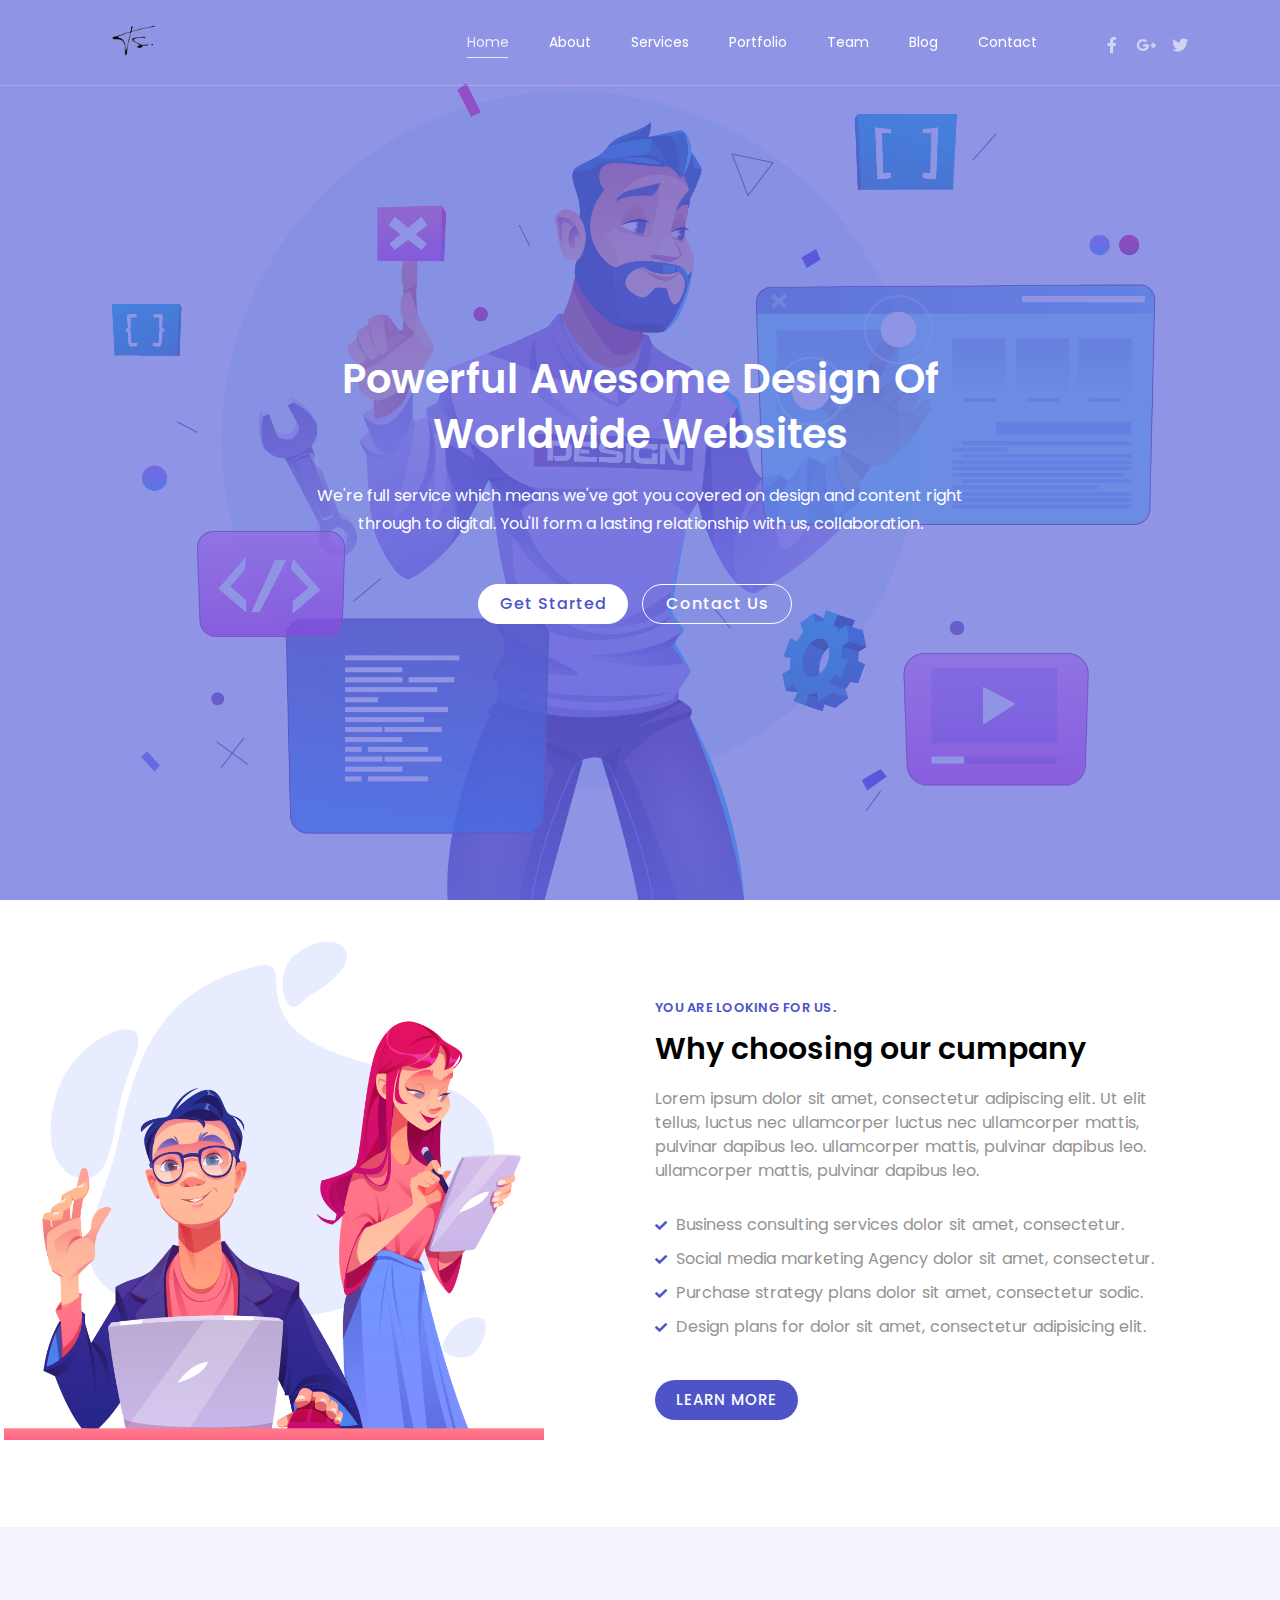
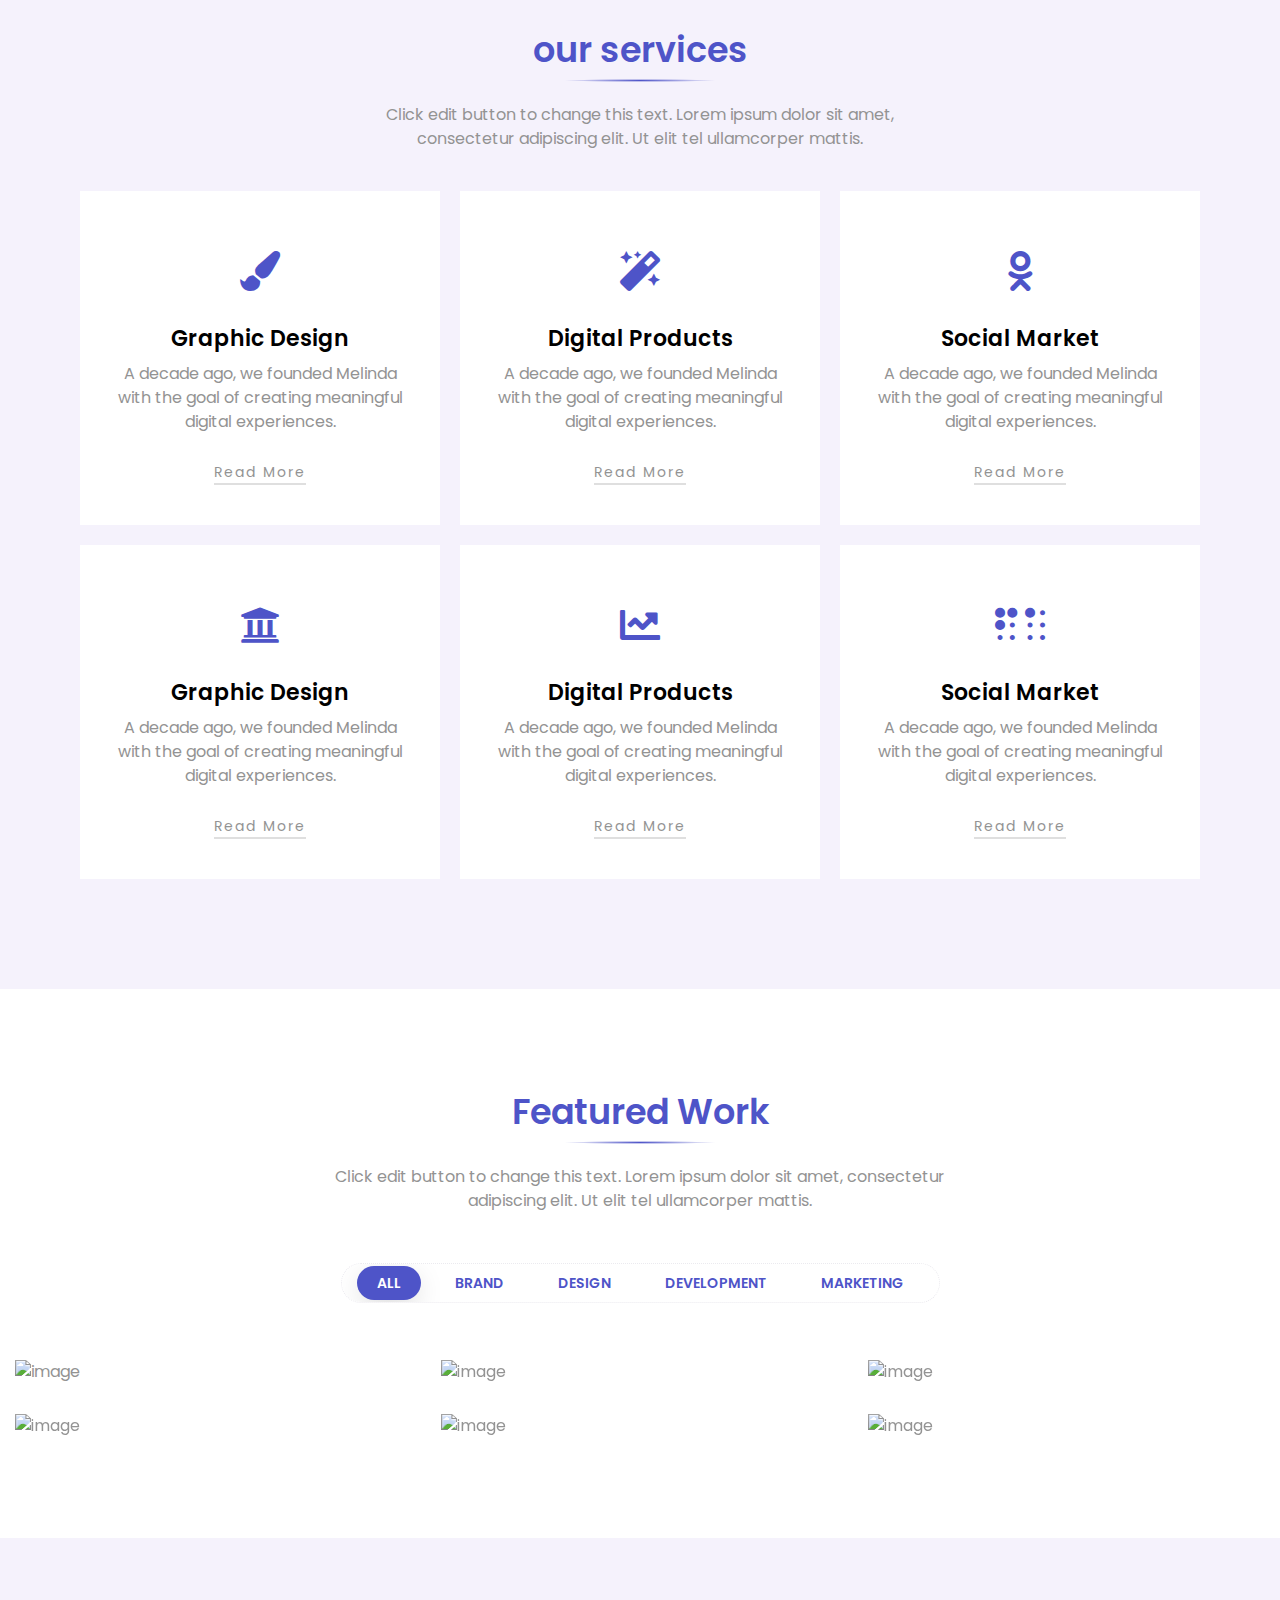
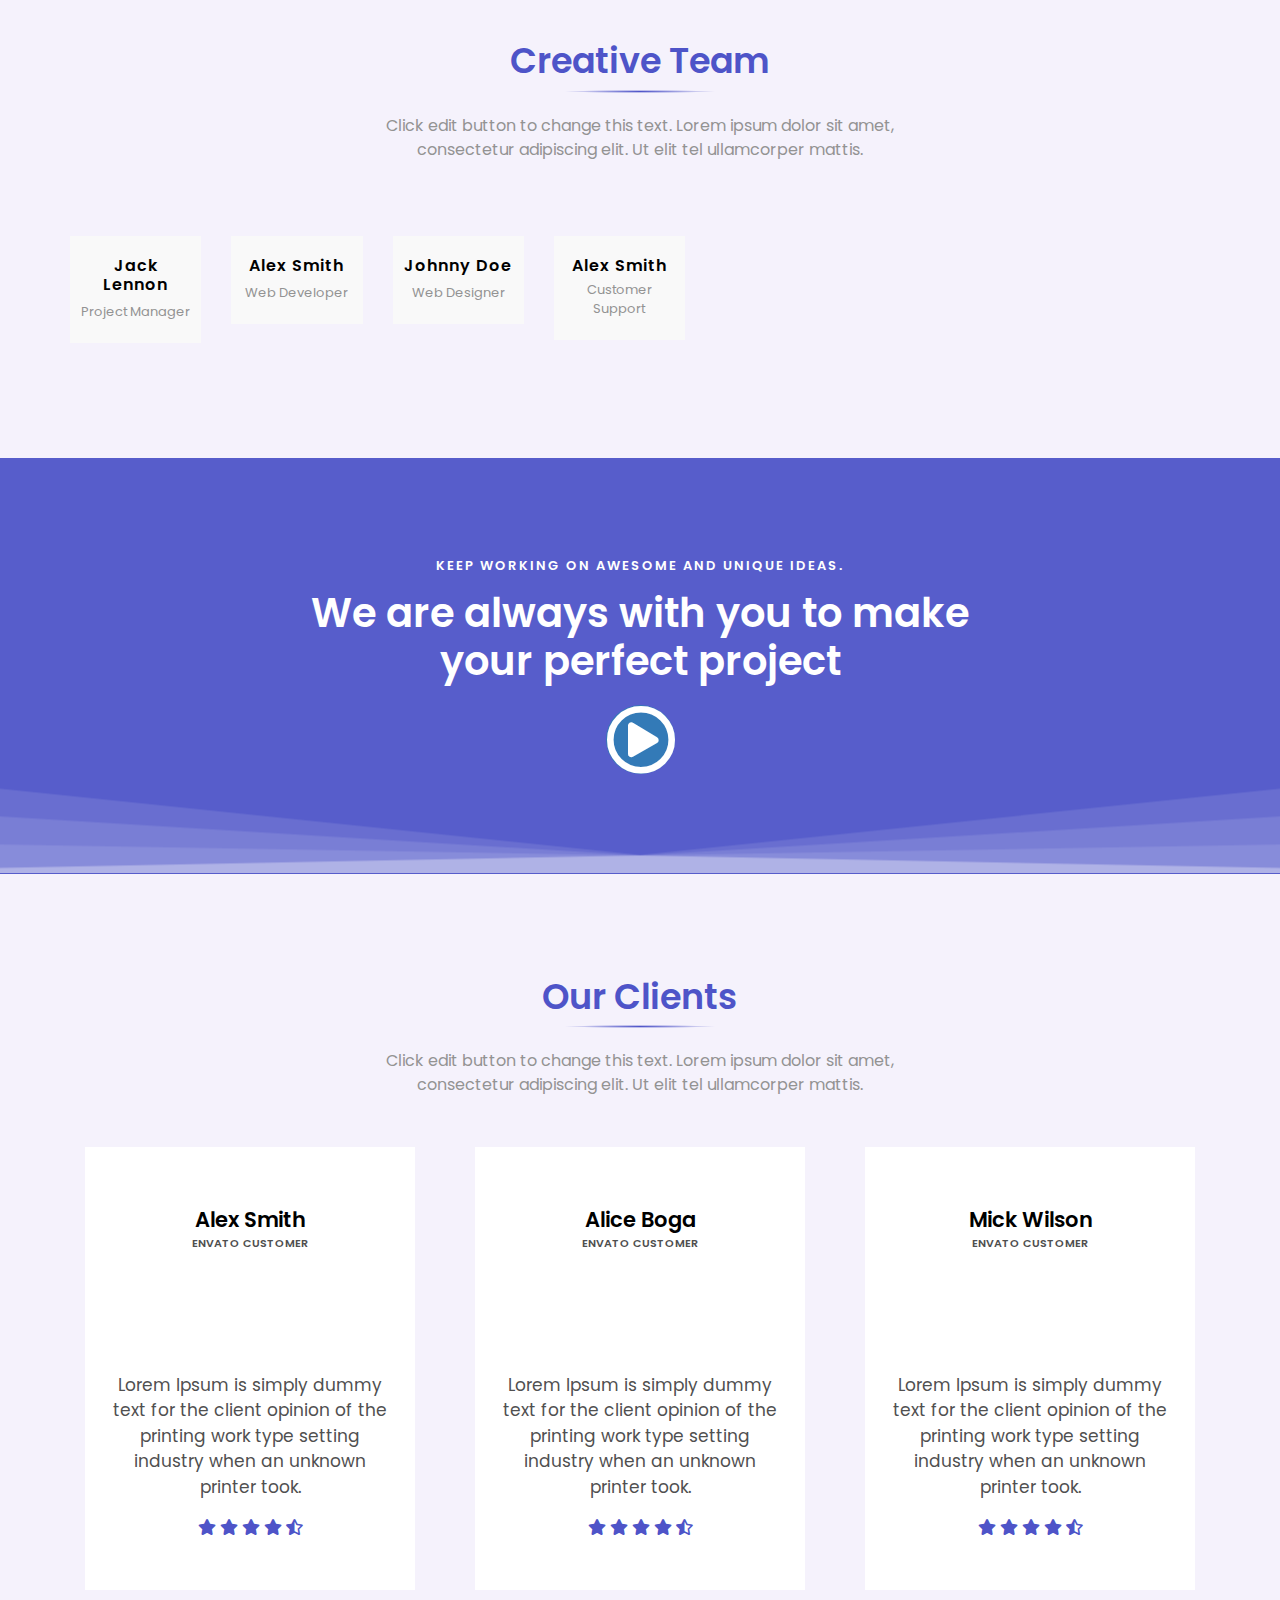
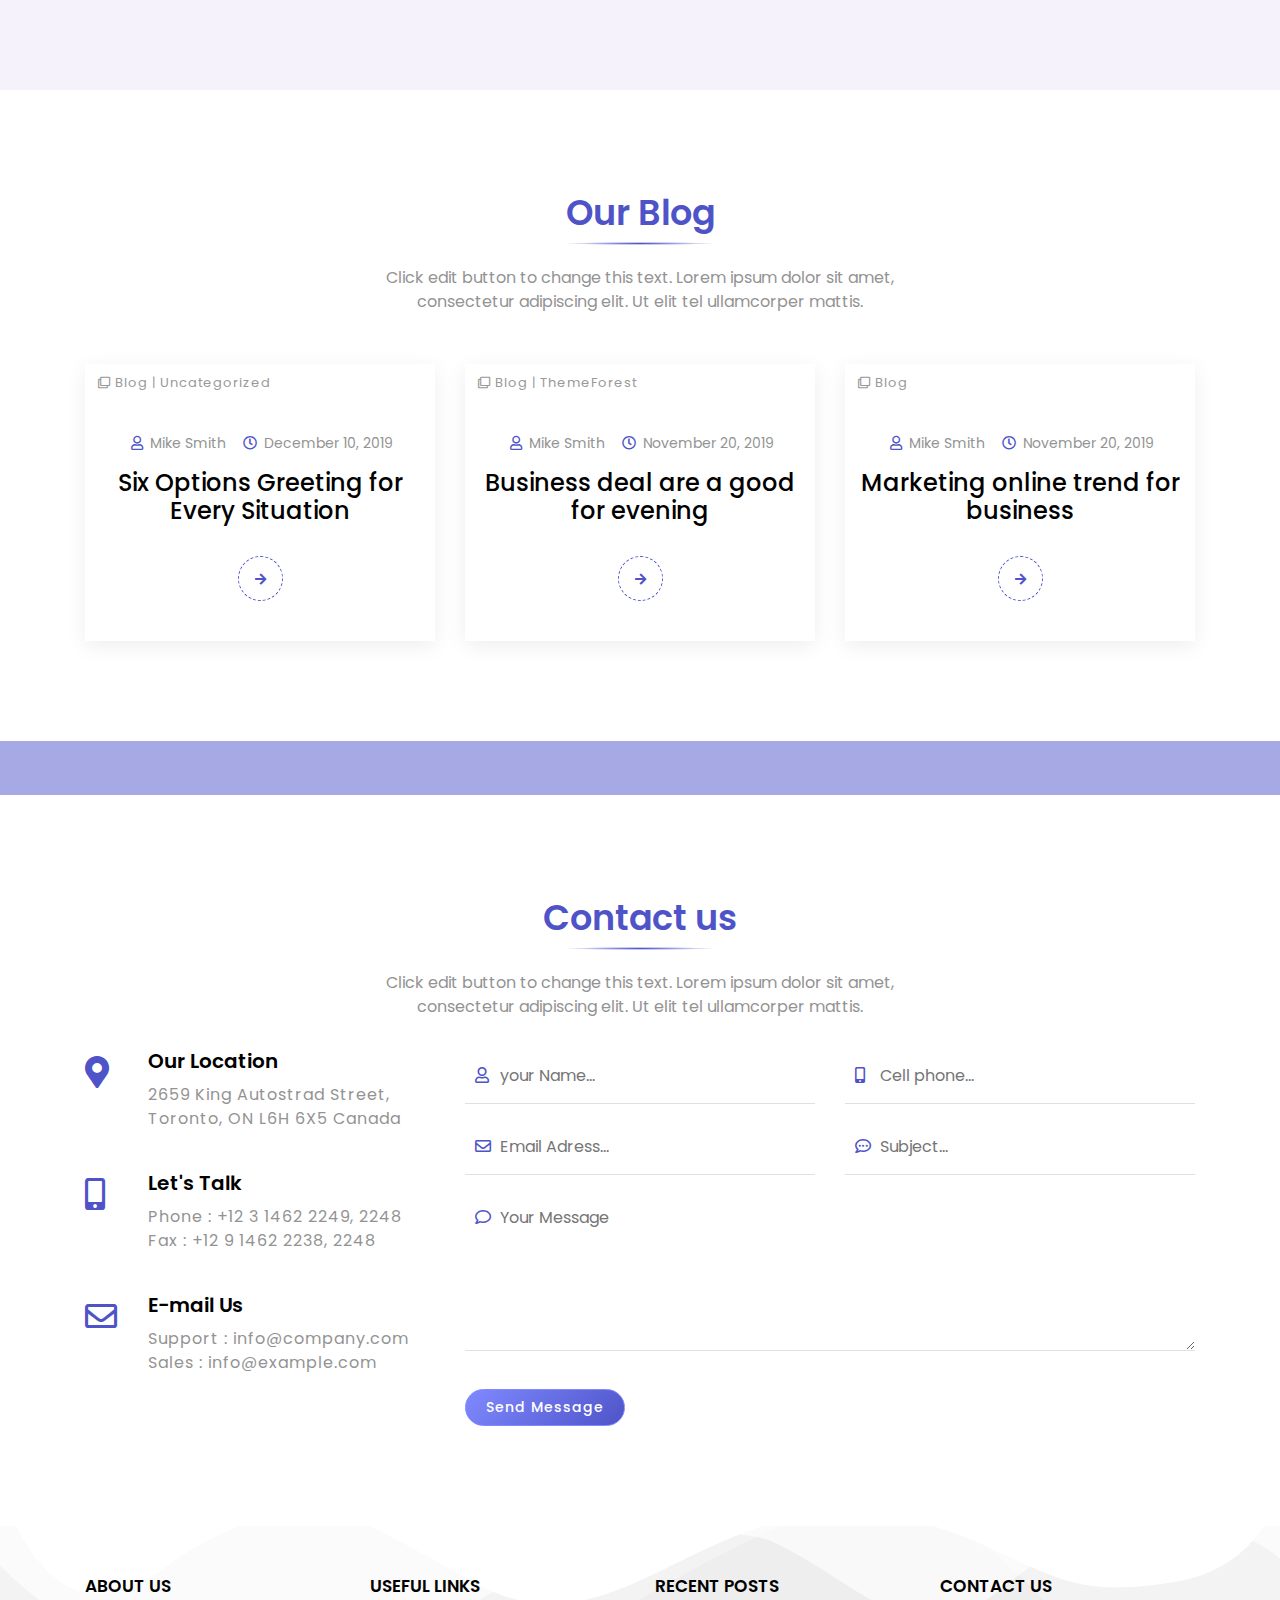
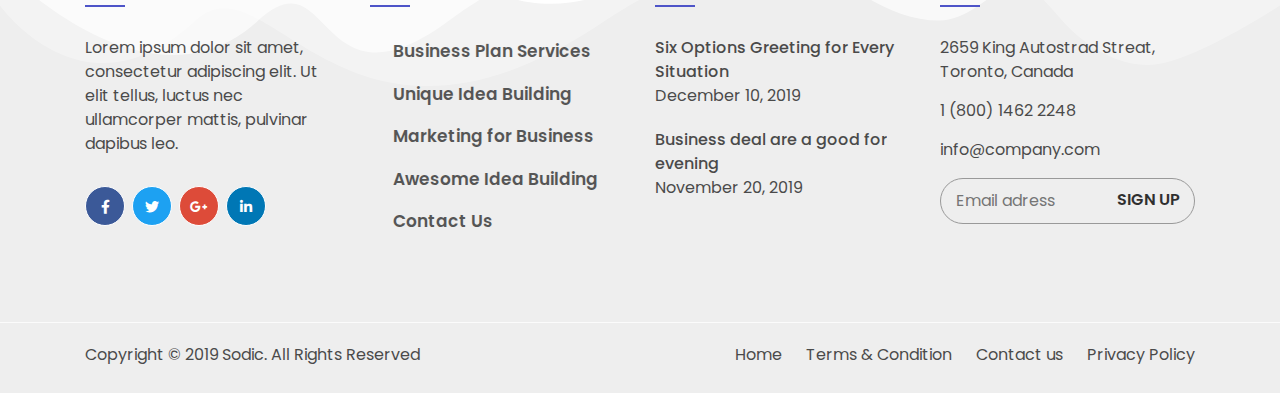
==== index.html @ edfde883 "Add files via upload" ====
<!DOCTYPE html>
<html lang="zxx">

   <head>

       <!-- Meta -->
       <meta charset="utf-8">
       <meta http-equiv="X-UA-Compatible" content="IE=edge" />
       <meta name="viewport" content="width=device-width, initial-scale=1, maximum-scale=1" />
       <meta name="keywords" content="India,Internship" />
       <meta name="description" content="An Advanced Platform for Internship Dashboard" />
       <meta name="author" content="Team-Technoswarm." />

       <!-- Title  -->
       <title>Home</title>

       <!-- Favicon -->
       <link rel="apple-touch-icon" sizes="180x180" href="./img/favicon/apple-touch-icon.png">
       <link rel="icon" type="image/png" sizes="32x32" href="./img/favicon/favicon-32x32.png">
       <link rel="icon" type="image/png" sizes="16x16" href="./img/favicon/favicon-16x16.png">

       <!-- Google Fonts -->
       <link href="https://fonts.googleapis.com/css?family=Raleway:200,300,400,600,700,800,900" rel="stylesheet">
       <link href="https://fonts.googleapis.com/css?family=Poppins:200,300,400,500,600,700,800" rel="stylesheet">
       <link href="https://fonts.googleapis.com/css?family=Dosis:300,400,500,600,700" rel="stylesheet">
       <link href="https://fonts.googleapis.com/css?family=Playfair+Display:300,400,500,600,700" rel="stylesheet">

       <!-- Plugins -->
       <link rel="stylesheet" href="css/plugins.css" />
       <link rel="stylesheet" href="css/all.min.css" />
        <!-- Google Fontawesome CDN -->
        <link href="https://cdnjs.cloudflare.com/ajax/libs/font-awesome/5.13.0/css/all.min.css" rel="stylesheet">
       <!-- Core Style Css -->
       <link rel="stylesheet" href="css/style.css" />

   </head>

   <body>

       <!-- =====================================
       ==== Start Loading -->

       <div class="loading">
           <div class="load-circle">
           </div>
       </div>
       
       <!-- End Loading ====
       ======================================= -->

      
       <!-- =====================================
       ==== Start Navbar -->

       <nav class="navbar navbar-expand-lg">
           <div class="container">

           <!-- Logo -->
           <a class="logo" href="#">
               <img src="./img/navigationImages/TS.png" alt="logo">          
           </a>

             <button class="navbar-toggler" type="button" data-toggle="collapse" data-target="#navbarSupportedContent" aria-controls="navbarSupportedContent" aria-expanded="false" aria-label="Toggle navigation">
               <span class="icon-bar"><i class="fas fa-bars"></i></span>
             </button>

             <!-- navbar links -->
             <div class="collapse navbar-collapse" id="navbarSupportedContent">
               <ul class="navbar-nav ml-auto">
                 <li class="nav-item">
                   <a class="nav-link active" href="#" data-scroll-nav="0">Home</a>
                 </li>
                 <li class="nav-item light">
                   <a class="nav-link light" href="#" data-scroll-nav="1">About</a>
                 </li>
                 <li class="nav-item">
                   <a class="nav-link" href="#" data-scroll-nav="2">Services</a>
                 </li>
                 <li class="nav-item">
                   <a class="nav-link" href="#" data-scroll-nav="3">Portfolio</a>
                 </li>
                 <li class="nav-item">
                   <a class="nav-link" href="#" data-scroll-nav="4">Team</a>
                 </li>
                 
                 <li class="nav-item">
                   <a class="nav-link" href="#" data-scroll-nav="5">Blog</a>
                 </li>
                 <li class="nav-item">
                   <a class="nav-link" href="#" data-scroll-nav="6">Contact</a>
                 </li>
               </ul>
             </div>

             <ul class="header-icon">
               <li><a href="#"><i class="fab fa-facebook-f"></i></a></li>
               <li><a href="#"><i class="fab fa-google-plus-g"></i></a></li>
               <li><a href="#"><i class="fab fa-twitter"></i></a></li>
             </div>
           </div>
       </nav>

       <!-- End Navbar ====
       ======================================= -->


       <!-- =====================================
       ==== Start Header -->

       <header class="header slider-fade slider-style-1" data-scroll-index="0">
           <div class="owl-carousel owl-theme">
               <div class="item bg-img" data-overlay-dark="7" data-background="img/heroSliderPack/heroMain.jpg">
                   <div class="v-middle caption">
                       <div class="container">
                           <div class="row">
                               <div class="col-md-12 text-center">
                                   <div class="o-hidden mw-800">
                                       <h3 class="text-center">Powerful awesome design of worldwide websites</h3>
                                       <p class="slider-text text-center">We're full service which means we've got you covered on design and content right</br> through to digital. You'll form a lasting relationship with us, collaboration.</p>
                                       <a href="#0" class="butn butn-bord-trans mt-50">
                                           <span>Get Started</span>
                                       </a>
                                       <a href="#0" class="butn butn-tra butn-bord-trans mt-50">
                                           <span>Contact Us</span>
                                       </a>
                                   </div>
                               </div>
                           </div>
                       </div>
                   </div>
               </div>
               <div class="item bg-img" data-overlay-dark="7" data-background="img/heroSliderPack/slide-3.jpg">
                   <div class="v-middle caption">
                       <div class="container">
                           <div class="row">
                               <div class="col-md-12 text-center">
                                   <div class="o-hidden mw-800">
                                       <h3 class="text-center pl-10 pr-10">Creat unique strategy for </br>business services</h3>
                                       <p class="slider-text text-center">We're full service which means we've got you covered on design and content right</br> through to digital. You'll form a lasting relationship with us, collaboration.</p>
                                       <a href="#0" class="butn butn-bord-trans mt-50">
                                           <span>Get Started</span>
                                       </a>
                                       <a href="#0" class="butn butn-tra butn-bord-trans mt-50">
                                           <span>Contact Us</span>
                                       </a>
                                   </div>
                               </div>
                           </div>
                       </div>
                   </div>
               </div>
           
           </div>
       </header>

       <!-- End Header ====
       ======================================= -->


            <!-- =====================================
       ==== Start About -->
       <section id="about" class="about" data-scroll-index="1">
           <div class="container">
               <div class="row">
                   <div class="col-lg-6">
                       <div class="img">
                           <img src="./img/heroSliderPack/slide-3.jpg" alt="">
                       </div>
                   </div>
   
                   <div class="col-lg-6">
                       <div class="info section-padding">
                           <h5>YOU ARE LOOKING FOR US.</h5>
                           <h2>Why choosing our cumpany</h2>
                           <p>Lorem ipsum dolor sit amet, consectetur adipiscing elit. Ut elit tellus, luctus nec ullamcorper luctus nec ullamcorper mattis, pulvinar dapibus leo. ullamcorper mattis, pulvinar dapibus leo. ullamcorper mattis, pulvinar dapibus leo.</p>
                           <ul class="info-list">
                               <li><i class="fas fa-check"></i> <p>Business consulting services dolor sit amet, consectetur.</p> </li>
                               <li><i class="fas fa-check"></i> <p>Social media marketing Agency dolor sit amet, consectetur.</p> </li>
                               <li><i class="fas fa-check"></i> <p>Purchase strategy plans dolor sit amet, consectetur sodic.</p> </li>
                               <li><i class="fas fa-check"></i> <p>Design plans for dolor sit amet, consectetur adipisicing elit.</p> </li>
                           </ul>

                           <a href="#0" class="butn">
                               <span>LEARN MORE</span>
                           </a>
                       </div>
                   </div>
               </div>
           </div>
       </section>
       <!-- End About ====
       ======================================= -->



<!-- =====================================
       ==== Start services -->
   <section id="services" class="services text-center bg-gray section-padding" data-scroll-index="2">
           <div class="container">
               <div class="section-head">
                   <h4>our services</h4>
                   <p>Click edit button to change this text. Lorem ipsum dolor sit amet, consectetur adipiscing elit. Ut elit tel ullamcorper mattis.</p>
               </div>
               <div class="row">
                   <div class="col-md-4 col-sm-12 col-xs-12 ">
                       <div class="box-icon-left items">
                           <span class="icon"><i class="fa fa fa-paint-brush"></i></span>
                           <div class="cont">
                               <h5 class="mb-10">Graphic Design</h5>
                               <p class="pb-10">A decade ago, we founded Melinda with the goal of creating meaningful digital experiences.</p>
                               <a href="#0" class="box-icon-btn"><span>Read More</span></a>
                           </div>
                       </div>
                   </div>
                   <div class="col-md-4 col-sm-12 col-xs-12">
                       <div class="box-icon-left items">
                           <span class="icon"><i class="fas fa-magic"></i></span>
                           <div class="cont">
                               <h5 class="mb-10">Digital Products</h5>
                               <p class="pb-10">A decade ago, we founded Melinda with the goal of creating meaningful digital experiences.</p>
                               <a href="#0" class="box-icon-btn"><span>Read More</span></a>
                           </div>
                       </div>
                   </div>
                   <div class="col-md-4 col-sm-12 col-xs-12">
                       <div class="box-icon-left items">
                           <span class="icon"><i class="fab fa-odnoklassniki"></i></span>
                           <div class="cont">
                               <h5 class="mb-10">Social Market</h5>
                               <p class="pb-10">A decade ago, we founded Melinda with the goal of creating meaningful digital experiences.</p>
                               <a href="#0" class="box-icon-btn"><span>Read More</span></a>
                           </div>
                       </div>
                   </div>

                   <div class="col-md-4 col-sm-12 col-xs-12 ">
                       <div class="box-icon-left items">
                           <span class="icon"><i class="fas fa-university"></i></span>
                           <div class="cont">
                               <h5 class="mb-10">Graphic Design</h5>
                               <p class="pb-10">A decade ago, we founded Melinda with the goal of creating meaningful digital experiences.</p>
                               <a href="#0" class="box-icon-btn"><span>Read More</span></a>
                           </div>
                       </div>
                   </div>
                   <div class="col-md-4 col-sm-12 col-xs-12">
                       <div class="box-icon-left items">
                           <span class="icon"><i class="fas fa-chart-line"></i></span>
                           <div class="cont">
                               <h5 class="mb-10">Digital Products</h5>
                               <p class="pb-10">A decade ago, we founded Melinda with the goal of creating meaningful digital experiences.</p>
                               <a href="#0" class="box-icon-btn"><span>Read More</span></a>
                           </div>
                       </div>
                   </div>
                   <div class="col-md-4 col-sm-12 col-xs-12">
                       <div class="box-icon-left items">
                           <span class="icon"><i class="fas fa-braille"></i></span>
                           <div class="cont">
                               <h5 class="mb-10">Social Market</h5>
                               <p class="pb-10">A decade ago, we founded Melinda with the goal of creating meaningful digital experiences.</p>
                               <a href="#0" class="box-icon-btn"><span>Read More</span></a>
                           </div>
                       </div>
                   </div>

               </div>
           </div>
       </section>
       <!-- End services ====
       ======================================= -->



       <!-- =====================================
       ==== Start Works -->

       <section id="portfolio" class="works section-padding" data-scroll-index="3">
           <div class="container-fluid">
               <div class="row">
                   
                   <div class="section-head text-center col-sm-12">
                       <h4>Featured Work</h4>
                       <p>Click edit button to change this text. Lorem ipsum dolor sit amet, consectetur adipiscing elit. Ut elit tel ullamcorper mattis.</p>
                   </div>

                   <!-- filter links -->
                   <div class="filtering text-center mb-20 col-sm-12">
                       <div class="filter">
                           <span data-filter='*' class="active">ALL</span>
                           <span data-filter='.brand'>BRAND</span>
                           <span data-filter='.design'>DESIGN</span>
                           <span data-filter='.development'>DEVELOPMENT</span>
                           <span data-filter='.marketing'>MARKETING</span>
                       </div>
                   </div>

                   <div class="clearfix"></div>

                   <!-- gallery -->
                   <div class="gallery full-width">

                       <!-- gallery item -->
                       <div class="col-lg-4 col-md-6 items development brand">
                           <div class="item-img">
                               <img src="https://images.unsplash.com/photo-1529333166437-7750a6dd5a70?ixlib=rb-1.2.1&ixid=MnwxMjA3fDB8MHxwaG90by1wYWdlfHx8fGVufDB8fHx8&auto=format&fit=crop&w=2069&q=80" alt="image">
                               <div class="item-img-overlay">
                                   <div class="overlay-info full-width">
                                       <div class="cont v-middle">
                                           <h3>Photography Gift</h3>
                                           <p>Design / Development</p>
                                       </div>
                                       <a href="https://images.unsplash.com/photo-1529333166437-7750a6dd5a70?ixlib=rb-1.2.1&ixid=MnwxMjA3fDB8MHxwaG90by1wYWdlfHx8fGVufDB8fHx8&auto=format&fit=crop&w=2069&q=80" class="popimg">
                                           <span class="icon"><i class="fas fa-plus"></i></span>
                                       </a>
                                   </div>
                               </div>
                           </div>
                       </div>

                       <!-- gallery item -->
                       <div class="col-lg-4 col-md-6 items design">
                           <div class="item-img">
                               <img src="https://images.unsplash.com/photo-1586448983330-d03f696c8271?ixlib=rb-1.2.1&ixid=MnwxMjA3fDB8MHxwaG90by1wYWdlfHx8fGVufDB8fHx8&auto=format&fit=crop&w=687&q=80" alt="image">
                               <div class="item-img-overlay">
                                   <div class="overlay-info full-width">
                                       <div class="cont v-middle">
                                           <h3>Destroy Ball</h3>
                                           <p>Brand / Design</p>
                                       </div>
                                       <a href="https://images.unsplash.com/photo-1586448983330-d03f696c8271?ixlib=rb-1.2.1&ixid=MnwxMjA3fDB8MHxwaG90by1wYWdlfHx8fGVufDB8fHx8&auto=format&fit=crop&w=687&q=80" class="popimg">
                                           <span class="icon"><i class="fas fa-plus"></i></span>
                                       </a>
                                   </div>
                               </div>
                           </div>
                       </div>

                       <!-- gallery item -->
                       <div class="col-lg-4 col-md-6 items marketing">
                           <div class="item-img">
                               <img src="https://images.unsplash.com/photo-1516534775068-ba3e7458af70?ixlib=rb-1.2.1&ixid=MnwxMjA3fDB8MHxwaG90by1wYWdlfHx8fGVufDB8fHx8&auto=format&fit=crop&w=1170&q=80" alt="image">
                               <div class="item-img-overlay">
                                   <div class="overlay-info full-width">
                                       <div class="cont v-middle">
                                           <h3>Voting Scheme</h3>
                                           <p>Marketing</p>
                                       </div>
                                       <a href="https://images.unsplash.com/photo-1516534775068-ba3e7458af70?ixlib=rb-1.2.1&ixid=MnwxMjA3fDB8MHxwaG90by1wYWdlfHx8fGVufDB8fHx8&auto=format&fit=crop&w=1170&q=80" class="popimg">
                                           <span class="icon"><i class="fas fa-plus"></i></span>
                                       </a>
                                   </div>
                               </div>
                           </div>
                       </div>

                       <!-- gallery item -->
                       <div class="col-lg-4 col-md-6 items development brand">
                           <div class="item-img">
                               <img src="https://images.unsplash.com/photo-1516534775068-ba3e7458af70?ixlib=rb-1.2.1&ixid=MnwxMjA3fDB8MHxwaG90by1wYWdlfHx8fGVufDB8fHx8&auto=format&fit=crop&w=1170&q=80" alt="image">
                               <div class="item-img-overlay">
                                   <div class="overlay-info full-width">
                                       <div class="cont v-middle">
                                           <h3>Women Leather</h3>
                                           <p>Brand / Design</p>
                                       </div>
                                       <a href="https://images.unsplash.com/photo-1516534775068-ba3e7458af70?ixlib=rb-1.2.1&ixid=MnwxMjA3fDB8MHxwaG90by1wYWdlfHx8fGVufDB8fHx8&auto=format&fit=crop&w=1170&q=80" class="popimg">
                                           <span class="icon"><i class="fas fa-plus"></i></span>
                                       </a>
                                   </div>
                               </div>
                           </div>
                       </div>

                       <!-- gallery item -->
                       <div class="col-lg-4 col-md-6 items design">
                           <div class="item-img">
                               <img src="https://images.unsplash.com/photo-1516534775068-ba3e7458af70?ixlib=rb-1.2.1&ixid=MnwxMjA3fDB8MHxwaG90by1wYWdlfHx8fGVufDB8fHx8&auto=format&fit=crop&w=1170&q=80" alt="image">
                               <div class="item-img-overlay">
                                   <div class="overlay-info full-width">
                                       <div class="cont v-middle">
                                           <h3>Jewelery Bright</h3>
                                           <p>Design / Marketing</p>
                                       </div>
                                       <a href="https://images.unsplash.com/photo-1516534775068-ba3e7458af70?ixlib=rb-1.2.1&ixid=MnwxMjA3fDB8MHxwaG90by1wYWdlfHx8fGVufDB8fHx8&auto=format&fit=crop&w=1170&q=80" class="popimg">
                                           <span class="icon"><i class="fas fa-plus"></i></span>
                                       </a>
                                   </div>
                               </div>
                           </div>
                       </div>

                       <!-- gallery item -->
                       <div class="col-lg-4 col-md-6 items marketing">
                           <div class="item-img">
                               <img src="https://images.unsplash.com/photo-1516534775068-ba3e7458af70?ixlib=rb-1.2.1&ixid=MnwxMjA3fDB8MHxwaG90by1wYWdlfHx8fGVufDB8fHx8&auto=format&fit=crop&w=1170&q=80" alt="image">
                               <div class="item-img-overlay">
                                   <div class="overlay-info full-width">
                                       <div class="cont v-middle">
                                           <h3>Cans Girl</h3>
                                           <p>Design</p>
                                       </div>
                                       <a href="https://images.unsplash.com/photo-1516534775068-ba3e7458af70?ixlib=rb-1.2.1&ixid=MnwxMjA3fDB8MHxwaG90by1wYWdlfHx8fGVufDB8fHx8&auto=format&fit=crop&w=1170&q=80" class="popimg">
                                           <span class="icon"><i class="fas fa-plus"></i></span>
                                       </a>
                                   </div>
                               </div>
                           </div>
                       </div>

                   </div>

               </div>
           </div>
       </section>

       <!-- End Works ====
       ======================================= -->




       <!-- =====================================
       ==== Start Teams -->

       <section id="team" class="team section-padding" data-scroll-index="4">
           <div class="container">
               <div class="row">

                   <div class="section-head text-center col-sm-12">
                       <h4>Creative Team</h4>
                       <p>Click edit button to change this text. Lorem ipsum dolor sit amet, consectetur adipiscing elit. Ut elit tel ullamcorper mattis.</p>
                   </div>
                   
                   <div class="row">
                       <div class="col-md-3">
                           <div class="item">
                               <div class="team-img">
                                   <img src="https://images.unsplash.com/photo-1541911087797-f89237bd95d0?ixlib=rb-1.2.1&ixid=MnwxMjA3fDB8MHxwaG90by1wYWdlfHx8fGVufDB8fHx8&auto=format&fit=crop&w=880&q=80" alt="">
                               </div>
                               <div class="info">
                                   <div>
                                       <h6>Jack Lennon</h6>
                                       <span>Project Manager</span>
                                       <div class="social">
                                           <a href="#0" class="icon">
                                               <i class="fab fa-facebook-f"></i>
                                           </a>
                                           <a href="#0" class="icon">
                                               <i class="fab fa-twitter"></i>
                                           </a>
                                           <a href="#0" class="icon">
                                               <i class="fab fa-linkedin-in"></i>
                                           </a>
                                           <a href="#0" class="icon">
                                               <i class="fab fa-google-plus-g"></i>
                                           </a>
                                       </div>
                                   </div>
                               </div>
                           </div>
                       </div>
                   
                       <div class="col-md-3">
                           <div class="item">
                               <div class="team-img">
                                   <img src="https://images.unsplash.com/photo-1535713875002-d1d0cf377fde?ixlib=rb-1.2.1&ixid=MnwxMjA3fDB8MHxwaG90by1wYWdlfHx8fGVufDB8fHx8&auto=format&fit=crop&w=880&q=80" alt="">
                               </div>
                               <div class="info">
                                   <div>
                                       <h6>Alex Smith</h6>
                                       <span>Web Developer</span>
                                       <div class="social">
                                           <a href="#0" class="icon">
                                               <i class="fab fa-facebook-f"></i>
                                           </a>
                                           <a href="#0" class="icon">
                                               <i class="fab fa-twitter"></i>
                                           </a>
                                           <a href="#0" class="icon">
                                               <i class="fab fa-linkedin-in"></i>
                                           </a>
                                           <a href="#0" class="icon">
                                               <i class="fab fa-google-plus-g"></i>
                                           </a>
                                       </div>
                                   </div>
                               </div>
                           </div>
                       </div>

                       <div class="col-md-3">
                           <div class="item">
                               <div class="team-img">
                                   <img src="https://images.unsplash.com/photo-1541911087797-f89237bd95d0?ixlib=rb-1.2.1&ixid=MnwxMjA3fDB8MHxwaG90by1wYWdlfHx8fGVufDB8fHx8&auto=format&fit=crop&w=880&q=80" alt="">
                               </div>
                               <div class="info">
                                   <div>
                                       <h6>Johnny Doe</h6>
                                       <span>Web Designer</span>
                                       <div class="social">
                                           <a href="#0" class="icon">
                                               <i class="fab fa-facebook-f"></i>
                                           </a>
                                           <a href="#0" class="icon">
                                               <i class="fab fa-twitter"></i>
                                           </a>
                                           <a href="#0" class="icon">
                                               <i class="fab fa-linkedin-in"></i>
                                           </a>
                                           <a href="#0" class="icon">
                                               <i class="fab fa-google-plus-g"></i>
                                           </a>
                                       </div>
                                   </div>
                               </div>
                           </div>
                       </div>

                       <div class="col-md-3">
                           <div class="item">
                               <div class="team-img">
                                   <img src="https://images.unsplash.com/photo-1524659877897-64d1e3f14e33?ixlib=rb-1.2.1&ixid=MnwxMjA3fDB8MHxwaG90by1wYWdlfHx8fGVufDB8fHx8&auto=format&fit=crop&w=880&q=80" alt="">
                               </div>
                               <div class="info">
                                   <div>
                                       <h6>Alex Smith</h6>
                                       <span>Customer Support</span>
                                       <div class="social">
                                           <a href="#0" class="icon">
                                               <i class="fab fa-facebook-f"></i>
                                           </a>
                                           <a href="#0" class="icon">
                                               <i class="fab fa-twitter"></i>
                                           </a>
                                           <a href="#0" class="icon">
                                               <i class="fab fa-linkedin-in"></i>
                                           </a>
                                           <a href="#0" class="icon">
                                               <i class="fab fa-google-plus-g"></i>
                                           </a>
                                       </div>
                                   </div>
                               </div>
                           </div>
                       </div>
                       
                   </div>

               </div>
           </div>
       </section>

       <!-- End Teams ====
       ======================================= -->


       <!-- =====================================
       ==== Start video -->
           <section class="video section-padding valign">
               <div class="overlay"></div>
               <div class="container text-center">
                   <!-- content info -->
                   <div class="info">
                       <h5>KEEP WORKING ON AWESOME AND UNIQUE IDEAS.</h5>
                       <h3>We are always with you to make your perfect project</h3>
                       <a href="#"><i class="far fa-play-circle"></i></a>
                   </div>
               </div>
               <svg xmlns="http://www.w3.org/2000/svg" viewBox="0 0 283.5 19.6" preserveAspectRatio="none">
                   <path class="elementor-shape-fill" style="opacity:0.33" d="M0 0L0 18.8 141.8 4.1 283.5 18.8 283.5 0z"></path>
                   <path class="elementor-shape-fill" style="opacity:0.33" d="M0 0L0 12.6 141.8 4 283.5 12.6 283.5 0z"></path>
                   <path class="elementor-shape-fill" style="opacity:0.33" d="M0 0L0 6.4 141.8 4 283.5 6.4 283.5 0z"></path>
                   <path class="elementor-shape-fill" d="M0 0L0 1.2 141.8 4 283.5 1.2 283.5 0z"></path>
               </svg>
           </section>

       <!-- End video ====
       ======================================= -->



       <!-- =====================================
       ==== Start Testimonials-Grid -->

       <section class="testimonials-grid section-padding bg-img bg-fixed bg-gray">
           <div class="container">
               <div class="row">

                   <div class="section-head text-center col-sm-12">
                       <h4>Our Clients</h4>
                       <p>Click edit button to change this text. Lorem ipsum dolor sit amet, consectetur adipiscing elit. Ut elit tel ullamcorper mattis.</p>
                   </div>

                   <div class="owl-carousel owl-theme col-lg-12">
                       <div class="item text-center">
                           <div class="info">
                               <h6>Alex Smith <span>Envato Customer</span></h6>
                               <div class="img">
                                   <img src="https://images.unsplash.com/photo-1524659877897-64d1e3f14e33?ixlib=rb-1.2.1&ixid=MnwxMjA3fDB8MHxwaG90by1wYWdlfHx8fGVufDB8fHx8&auto=format&fit=crop&w=880&q=80" alt="">
                               </div>
                           </div>
                           <p>Lorem Ipsum is simply dummy text for the client opinion of the printing work type setting industry when an unknown printer took.</p>
                           <div class="stars">
                               <span><i class="fas fa-star"></i></span>
                               <span><i class="fas fa-star"></i></span>
                               <span><i class="fas fa-star"></i></span>
                               <span><i class="fas fa-star"></i></span>
                               <span><i class="fas fa-star-half-alt"></i></span>
                           </div>
                       </div>
                       <div class="item text-center">
                           <div class="info">
                               <h6>Alice Boga <span>Envato Customer</span></h6>
                               <div class="img">
                                   <img src="https://images.unsplash.com/photo-1439902315629-cd882022cea0?ixlib=rb-1.2.1&ixid=MnwxMjA3fDB8MHxwaG90by1wYWdlfHx8fGVufDB8fHx8&auto=format&fit=crop&w=1780&q=80" alt="">
                               </div>
                           </div>
                           <p>Lorem Ipsum is simply dummy text for the client opinion of the printing work type setting industry when an unknown printer took.</p>
                           <div class="stars">
                               <span><i class="fas fa-star"></i></span>
                               <span><i class="fas fa-star"></i></span>
                               <span><i class="fas fa-star"></i></span>
                               <span><i class="fas fa-star"></i></span>
                               <span><i class="fas fa-star-half-alt"></i></span>
                           </div>
                       </div>
                       <div class="item text-center">
                           <div class="info">
                               <h6>Mick Wilson <span>Envato Customer</span></h6>
                               <div class="img">
                                   <img src="https://images.unsplash.com/photo-1439902315629-cd882022cea0?ixlib=rb-1.2.1&ixid=MnwxMjA3fDB8MHxwaG90by1wYWdlfHx8fGVufDB8fHx8&auto=format&fit=crop&w=1780&q=80" alt="">
                               </div>
                           </div>
                           <p>Lorem Ipsum is simply dummy text for the client opinion of the printing work type setting industry when an unknown printer took.</p>
                           <div class="stars">
                               <span><i class="fas fa-star"></i></span>
                               <span><i class="fas fa-star"></i></span>
                               <span><i class="fas fa-star"></i></span>
                               <span><i class="fas fa-star"></i></span>
                               <span><i class="fas fa-star-half-alt"></i></span>
                           </div>
                       </div>
                       <div class="item text-center">
                           <div class="info">
                               <h6>Tom Burley <span>Envato Customer</span></h6>
                               <div class="img">
                                   <img src="https://images.unsplash.com/photo-1439902315629-cd882022cea0?ixlib=rb-1.2.1&ixid=MnwxMjA3fDB8MHxwaG90by1wYWdlfHx8fGVufDB8fHx8&auto=format&fit=crop&w=1780&q=80" alt="">
                               </div>
                           </div>
                           <p>Lorem Ipsum is simply dummy text for the client opinion of the printing work type setting industry when an unknown printer took.</p>
                           <div class="stars">
                               <span><i class="fas fa-star"></i></span>
                               <span><i class="fas fa-star"></i></span>
                               <span><i class="fas fa-star"></i></span>
                               <span><i class="fas fa-star"></i></span>
                               <span><i class="fas fa-star-half-alt"></i></span>
                           </div>
                       </div>
                       <div class="item text-center">
                           <div class="info">
                               <h6>Sam Martin <span>Envato Customer</span></h6>
                               <div class="img">
                                   <img src="https://images.unsplash.com/photo-1640951613773-54706e06851d?ixlib=rb-1.2.1&ixid=MnwxMjA3fDB8MHxwaG90by1wYWdlfHx8fGVufDB8fHx8&auto=format&fit=crop&w=1780&q=80" alt="">
                               </div>
                           </div>
                           <p>Lorem Ipsum is simply dummy text for the client opinion of the printing work type setting industry when an unknown printer took.</p>
                           <div class="stars">
                               <span><i class="fas fa-star"></i></span>
                               <span><i class="fas fa-star"></i></span>
                               <span><i class="fas fa-star"></i></span>
                               <span><i class="fas fa-star"></i></span>
                               <span><i class="fas fa-star-half-alt"></i></span>
                           </div>
                       </div>
                   </div>

               </div>
           </div>
       </section>

       <!-- End Testimonials-Grid ====
       ======================================= -->


       <!-- =====================================
       ==== Start Blog -->

       <section id="blog" class="blog section-padding" data-scroll-index="5">
           <div class="container">
               <div class="row">
                   
                   <div class="section-head text-center col-sm-12">
                       <h4>Our Blog</h4>
                       <p>Click edit button to change this text. Lorem ipsum dolor sit amet, consectetur adipiscing elit. Ut elit tel ullamcorper mattis.</p>
                   </div>

                   <div class="col-lg-4">
                       <div class="item mb-md50">
                           <div class="post-img">
                               <div class="img">
                                   <img src="img/blog/01.jpg" alt="">
                               </div>
                               <div class="tag">
                                   <span class="icon"><i class="far fa-clone"></i> <a href="">Blog</a> | <a href="">Uncategorized</a></span>
                               </div>
                           </div>
                           <div class="cont">
                               <div class="admin">
                                   <span><i class="far fa-user"></i> <a href="#">Mike Smith</a> </span>
                                   <span><i class="far fa-clock"></i> December 10, 2019</span>
                               </div>
                               <h3><a href="post.html">Six Options Greeting for Every Situation</a></h3>
                               <a class="rmore" href="#0"><i class="fas fa-arrow-right"></i></a>
                           </div>
                       </div>
                   </div>

                   <div class="col-lg-4">
                       <div class="item mb-md50">
                           <div class="post-img">
                               <div class="img">
                                   <img src="img/blog/02.jpg" alt="">
                               </div>
                               <div class="tag">
                                   <span class="icon"><i class="far fa-clone"></i> <a href="">Blog</a> | <a href="">ThemeForest</a></span>
                               </div>
                           </div>
                           <div class="cont">
                               <div class="admin">
                                   <span><i class="far fa-user"></i> <a href="#">Mike Smith</a> </span>
                                   <span><i class="far fa-clock"></i> November 20, 2019</span>
                               </div>
                               <h3><a href="post.html">Business deal are a good for evening</a></h3>
                               <a class="rmore" href="#0"><i class="fas fa-arrow-right"></i></a>
                           </div>
                       </div>
                   </div>

                   <div class="col-lg-4">
                       <div class="item">
                           <div class="post-img">
                               <div class="img">
                                   <img src="img/blog/03.jpg" alt="">
                               </div>
                               <div class="tag">
                                   <span class="icon"><i class="far fa-clone"></i> <a href="">Blog</a></span>
                               </div>
                           </div>
                           <div class="cont">
                               <div class="admin">
                                   <span><i class="far fa-user"></i> <a href="#">Mike Smith</a> </span>
                                   <span><i class="far fa-clock"></i> November 20, 2019</span>
                               </div>
                               <h3><a href="post.html">Marketing online trend for business</a></h3>
                               <a class="rmore" href="#0"><i class="fas fa-arrow-right"></i></a>
                           </div>
                       </div>
                   </div>

               </div>
           </div>
       </section>

       <!-- End Blog ====
       ======================================= -->



       <!-- start sponsor ====
       ======================================= -->
           <section class="sponsors">
               <div class="container">
                   <div class="row">
                       <div class="col-md-2 col-6">
                           <div class="img">
                               <img src="img/sponsors/logo-01.png" alt="">
                           </div>
                       </div>
                       <div class="col-md-2 col-6">
                           <div class="img">
                               <img src="img/sponsors/logo-02.png" alt="">
                           </div>
                       </div>
                       <div class="col-md-2 col-6">
                           <div class="img">
                               <img src="img/sponsors/logo-03.png" alt="">
                           </div>
                       </div>
                       <div class="col-md-2 col-6">
                           <div class="img">
                               <img src="img/sponsors/logo-04.png" alt="">
                           </div>
                       </div>
                       <div class="col-md-2 col-6">
                           <div class="img">
                               <img src="img/sponsors/logo-05.png" alt="">
                           </div>
                       </div>
                       <div class="col-md-2 col-6">
                           <div class="img">
                               <img src="img/sponsors/logo-06.png" alt="">
                           </div>
                       </div>
                   </div>
               </div>
           </section>

       
       <!-- =====================================
       ==== end sponsor -->



       <!-- =====================================
       ==== Start Contact -->

       <section id="contact" class="page-contact section-padding" data-scroll-index="6">
           <div class="container">
               <div class="section-head text-center col-sm-12">
                   <h4>Contact us</h4>
                   <p>Click edit button to change this text. Lorem ipsum dolor sit amet, consectetur adipiscing elit. Ut elit tel ullamcorper mattis.</p>
               </div>
                   
               <div class="row">
                   <div class="col-lg-4">
                       <div class="item row">
                           <span class="icon col-2 col-sm-2"><i class="fas fa-map-marker-alt"></i></span>
                           <div class="content col-10 col-sm-10">
                               <h3>Our Location</h3>
                               <p>2659 King Autostrad Street, Toronto, ON L6H 6X5 Canada</p>
                           </div>
                       </div>

                       <div class="item row">
                           <span class="icon col-2 col-sm-2"><i class="fas fa-mobile-alt"></i></span>
                           <div class="content col-10 col-sm-10">
                               <h3>Let's Talk</h3>
                               <p>Phone : +12 3 1462 2249, 2248</p>
                               <p>Fax : +12 9 1462 2238, 2248</p>
                           </div>
                       </div>

                       <div class="item row">
                           <span class="icon col-2 col-sm-2"><i class="far fa-envelope"></i></span>
                           <div class="content col-10 col-sm-10">
                               <h3>E-mail Us</h3>
                               <p>Support : info@company.com</p>
                               <p>Sales : info@example.com</p>
                           </div>
                       </div>
                   </div>
                   <div class="col-lg-8">
                       <form class="form" id="contact-form" method="post" action="contact.php">
   
                           <div class="messages"></div>
   
                           <div class="controls">
   
                               <div class="row">
                                   <div class="col-md-6">
                                       <div class="form-group">
                                           <i class="far fa-user"></i>
                                           <input id="form_name" type="text" name="name" placeholder="your Name..." required="required" data-error="Firstname is required.">
                                           <div class="help-block with-errors"></div>
                                       </div>
                                   </div>
                                   <div class="col-md-6">
                                       <div class="form-group">
                                           <i class="fas fa-mobile-alt"></i>
                                           <input id="form_email" type="text" name="phone" placeholder="Cell phone..." required="required" data-error="Valid email is required.">
                                           <div class="help-block with-errors"></div>
                                       </div>
                                   </div>
                                   <div class="col-md-6">
                                       <div class="form-group">
                                           <i class="far fa-envelope"></i>
                                           <input id="form_subject" type="email" name="email" placeholder="Email Adress...">
                                       </div>
                                   </div>
                                   <div class="col-md-6">
                                       <div class="form-group">
                                           <i class="far fa-comment-dots"></i>
                                           <input id="form_subject" type="text" name="subject" placeholder="Subject...">
                                       </div>
                                   </div>
                                   <div class="col-md-12">
                                       <div class="form-group">
                                           <i class="far fa-comment"></i>
                                           <textarea id="form_message" name="message" placeholder="Your Message" rows="4" required="required" data-error="Your message is required."></textarea>
                                           <div class="help-block with-errors"></div>
                                       </div>
                                   </div>
   
                                   <div class="col-md-12">
                                       <button type="submit" class="butn butn-bg"><span>Send Message</span></button>
                                   </div>
   
                               </div>                             
                           </div>
                       </form>
                   </div>
               </div>
           </div>
       </section>

       <!-- End Contact ====
       ======================================= -->
       <!-- =====================================
       ==== Start Footer -->

       <footer class="footer">
           <svg xmlns="http://www.w3.org/2000/svg" viewBox="0 0 1000 100" preserveAspectRatio="none">
               <path class="elementor-shape-fill" opacity="0.33" d="M473,67.3c-203.9,88.3-263.1-34-320.3,0C66,119.1,0,59.7,0,59.7V0h1000v59.7 c0,0-62.1,26.1-94.9,29.3c-32.8,3.3-62.8-12.3-75.8-22.1C806,49.6,745.3,8.7,694.9,4.7S492.4,59,473,67.3z"></path>
               <path class="elementor-shape-fill" opacity="0.66" d="M734,67.3c-45.5,0-77.2-23.2-129.1-39.1c-28.6-8.7-150.3-10.1-254,39.1 s-91.7-34.4-149.2,0C115.7,118.3,0,39.8,0,39.8V0h1000v36.5c0,0-28.2-18.5-92.1-18.5C810.2,18.1,775.7,67.3,734,67.3z"></path>
               <path class="elementor-shape-fill" d="M766.1,28.9c-200-57.5-266,65.5-395.1,19.5C242,1.8,242,5.4,184.8,20.6C128,35.8,132.3,44.9,89.9,52.5C28.6,63.7,0,0,0,0 h1000c0,0-9.9,40.9-83.6,48.1S829.6,47,766.1,28.9z"></path>
           </svg>
           <div class="container">
               <div class="row">
                   
                   <div class="col-lg-3">
                       <div class="info mb-md50">
                           <h3>ABOUT US</h3>
                           <p>Lorem ipsum dolor sit amet, consectetur adipiscing elit. Ut elit tellus, luctus nec ullamcorper mattis, pulvinar dapibus leo.</p>
                           <div class="social">
                               <a href="#0" class="icon">
                                   <i class="fab fa-facebook-f"></i>
                               </a>
                               <a href="#0" class="icon">
                                   <i class="fab fa-twitter"></i>
                               </a>
                               <a href="#0" class="icon">
                                   <i class="fab fa-google-plus-g"></i>
                               </a>
                               <a href="#0" class="icon">
                                   <i class="fab fa-linkedin-in"></i>
                               </a>
                           </div>
                       </div>
                   </div>
                   <div class="col-lg-3">
                       <div class="mb-md50">
                           <div class="title">
                               <h3>USEFUL LINKS</h3>
                           </div>
                           <ul class="footer-widget-list">
                              <li><a href="">Business Plan Services</a></li>
                               <li><a href="">Unique Idea Building</a></li>
                               <li><a href="">Marketing for Business</a></li>
                               <li><a href="">Awesome Idea Building</a></li>
                               <li><a href="">Contact Us</a></li>
                           </ul>
                       </div>
                   </div>

                   <div class="col-lg-3">
                       <div class="las-post mb-md50">
                           <div class="title">
                               <h3>RECENT POSTS</h3>
                           </div>
                           <ul>
                               <li>
                                   <a href="">Six Options Greeting for Every Situation</a>
                                   <span>December 10, 2019</span>
                               </li>
                               <li>
                                   <a href="">Business deal are a good for evening</a>
                                   <span>November 20, 2019</span>
                               </li>
                           </ul>
                       </div>
                   </div>

                   <div class="col-lg-3">
                       <div class="contact-info">
                           <div class="title">
                               <h3>CONTACT US</h3>
                           </div>
                           <ul>
                               <li>2659 King Autostrad Streat, Toronto, Canada</li>
                               <li>1 (800) 1462 2248</li>
                               <li>info@company.com</li>
                           </ul>
                           <div class="form-gr">
                               <form action="">
                                   <input type="email" name="email" placeholder="Email adress">
                                   <a href="#">SIGN UP</a>
                               </form>
                           </div>
                       </div>
                   </div>


               </div>
           </div>

           <div class="sub-footer">
               <div class="container">
                   <div class="row">
                       <div class="col-lg-6">
                           <p>Copyright &copy; 2019 Sodic. All Rights Reserved</p>
                       </div>
                       <div class="col-lg-6">
                           <ul class="foot-links">
                               <li><a href="">Home </a></li>
                               <li><a href="">Terms & Condition </a></li>
                               <li><a href="">Contact us </a></li>
                               <li><a href="">Privacy Policy</a></li>
                           </ul>
                       </div>
                   </div>
               </div>
           </div>
       </footer>

       <!-- End Footer ====
       ======================================= -->

      
       <!-- jQuery -->
       <script src="js/jquery-3.0.0.min.js"></script>
       <script src="js/jquery-migrate-3.0.0.min.js"></script>

       <!-- popper.min -->
       <script src="js/popper.min.js"></script>

       <!-- bootstrap -->
       <script src="js/bootstrap.min.js"></script>

       <!-- scrollIt -->
       <script src="js/scrollIt.min.js"></script>

       <!-- jquery.waypoints.min -->
       <script src="js/jquery.waypoints.min.js"></script>

       <!-- jquery.counterup.min -->
       <script src="js/jquery.counterup.min.js"></script>

       <!-- circle-progress.min -->
       <script src="js/circle-progress.min.js"></script>

       <!-- owl carousel -->
       <script src="js/owl.carousel.min.js"></script>

       <!-- jquery.magnific-popup js -->
       <script src="js/jquery.magnific-popup.min.js"></script>

       <!-- stellar js -->
       <script src="js/jquery.stellar.min.js"></script>

       <!-- isotope.pkgd.min js -->
       <script src="js/isotope.pkgd.min.js"></script>

       <!-- validator js -->
       <script src="js/validator.js"></script>

       <!-- custom scripts -->
       <script src="js/scripts.js"></script>
   </body>
</html>
---- css/plugins.css ----
/*-----------------------------------------------------------------------------------

	Theme Name: LEDZ
	Theme URI: http://
	Description: The Creative Onepage Template
	Author: design_story
	Author URI: http://themeforest.net/user/design_story
	Version: 1.0

-----------------------------------------------------------------------------------*/

/* ----------------------------------------------------------------
			[ All Css Plugins & Core Classes File ]
-----------------------------------------------------------------*/

/* == bootstrap == */
@import url("plugins/bootstrap.min.css");

/* == animate css == */
@import url("plugins/animate.min.css");

/* == themify-icons icon font == */
@import url("plugins/themify-icons.css");

/* == fontawesome icon font == */
@import url("plugins/all.min.css");

/* == fontawesome icon font == */
@import url("plugins/fontawesome.min.css");

/* == YouTubePopUp == */
@import url("plugins/YouTubePopUp.css");

/* == magnific-popup == */
@import url("plugins/magnific-popup.css");

/* == owl.carousel == */
@import url("plugins/owl.carousel.min.css");
@import url("plugins/owl.theme.default.min.css");

/* == Core classes == */
@import url("plugins/core.css");
---- css/all.min.css ----
/*!
 * Font Awesome Free 5.2.0 by @fontawesome - https://fontawesome.com
 * License - https://fontawesome.com/license (Icons: CC BY 4.0, Fonts: SIL OFL 1.1, Code: MIT License)
 */
.fa,.fab,.fal,.far,.fas{-moz-osx-font-smoothing:grayscale;-webkit-font-smoothing:antialiased;display:inline-block;font-style:normal;font-variant:normal;text-rendering:auto;line-height:1}.fa-lg{font-size:1.33333em;line-height:.75em;vertical-align:-.0667em}.fa-xs{font-size:.75em}.fa-sm{font-size:.875em}.fa-1x{font-size:1em}.fa-2x{font-size:2em}.fa-3x{font-size:3em}.fa-4x{font-size:4em}.fa-5x{font-size:5em}.fa-6x{font-size:6em}.fa-7x{font-size:7em}.fa-8x{font-size:8em}.fa-9x{font-size:9em}.fa-10x{font-size:10em}.fa-fw{text-align:center;width:1.25em}.fa-ul{list-style-type:none;margin-left:2.5em;padding-left:0}.fa-ul>li{position:relative}.fa-li{left:-2em;position:absolute;text-align:center;width:2em;line-height:inherit}.fa-border{border:.08em solid #eee;border-radius:.1em;padding:.2em .25em .15em}.fa-pull-left{float:left}.fa-pull-right{float:right}.fa.fa-pull-left,.fab.fa-pull-left,.fal.fa-pull-left,.far.fa-pull-left,.fas.fa-pull-left{margin-right:.3em}.fa.fa-pull-right,.fab.fa-pull-right,.fal.fa-pull-right,.far.fa-pull-right,.fas.fa-pull-right{margin-left:.3em}.fa-spin{animation:a 2s infinite linear}.fa-pulse{animation:a 1s infinite steps(8)}@keyframes a{0%{transform:rotate(0deg)}to{transform:rotate(1turn)}}.fa-rotate-90{-ms-filter:"progid:DXImageTransform.Microsoft.BasicImage(rotation=1)";transform:rotate(90deg)}.fa-rotate-180{-ms-filter:"progid:DXImageTransform.Microsoft.BasicImage(rotation=2)";transform:rotate(180deg)}.fa-rotate-270{-ms-filter:"progid:DXImageTransform.Microsoft.BasicImage(rotation=3)";transform:rotate(270deg)}.fa-flip-horizontal{-ms-filter:"progid:DXImageTransform.Microsoft.BasicImage(rotation=0, mirror=1)";transform:scaleX(-1)}.fa-flip-vertical{transform:scaleY(-1)}.fa-flip-horizontal.fa-flip-vertical,.fa-flip-vertical{-ms-filter:"progid:DXImageTransform.Microsoft.BasicImage(rotation=2, mirror=1)"}.fa-flip-horizontal.fa-flip-vertical{transform:scale(-1)}:root .fa-flip-horizontal,:root .fa-flip-vertical,:root .fa-rotate-90,:root .fa-rotate-180,:root .fa-rotate-270{-webkit-filter:none;filter:none}.fa-stack{display:inline-block;height:2em;line-height:2em;position:relative;vertical-align:middle;width:2em}.fa-stack-1x,.fa-stack-2x{left:0;position:absolute;text-align:center;width:100%}.fa-stack-1x{line-height:inherit}.fa-stack-2x{font-size:2em}.fa-inverse{color:#fff}.fa-500px:before{content:"\f26e"}.fa-accessible-icon:before{content:"\f368"}.fa-accusoft:before{content:"\f369"}.fa-address-book:before{content:"\f2b9"}.fa-address-card:before{content:"\f2bb"}.fa-adjust:before{content:"\f042"}.fa-adn:before{content:"\f170"}.fa-adversal:before{content:"\f36a"}.fa-affiliatetheme:before{content:"\f36b"}.fa-air-freshener:before{content:"\f5d0"}.fa-algolia:before{content:"\f36c"}.fa-align-center:before{content:"\f037"}.fa-align-justify:before{content:"\f039"}.fa-align-left:before{content:"\f036"}.fa-align-right:before{content:"\f038"}.fa-allergies:before{content:"\f461"}.fa-amazon:before{content:"\f270"}.fa-amazon-pay:before{content:"\f42c"}.fa-ambulance:before{content:"\f0f9"}.fa-american-sign-language-interpreting:before{content:"\f2a3"}.fa-amilia:before{content:"\f36d"}.fa-anchor:before{content:"\f13d"}.fa-android:before{content:"\f17b"}.fa-angellist:before{content:"\f209"}.fa-angle-double-down:before{content:"\f103"}.fa-angle-double-left:before{content:"\f100"}.fa-angle-double-right:before{content:"\f101"}.fa-angle-double-up:before{content:"\f102"}.fa-angle-down:before{content:"\f107"}.fa-angle-left:before{content:"\f104"}.fa-angle-right:before{content:"\f105"}.fa-angle-up:before{content:"\f106"}.fa-angry:before{content:"\f556"}.fa-angrycreative:before{content:"\f36e"}.fa-angular:before{content:"\f420"}.fa-app-store:before{content:"\f36f"}.fa-app-store-ios:before{content:"\f370"}.fa-apper:before{content:"\f371"}.fa-apple:before{content:"\f179"}.fa-apple-alt:before{content:"\f5d1"}.fa-apple-pay:before{content:"\f415"}.fa-archive:before{content:"\f187"}.fa-archway:before{content:"\f557"}.fa-arrow-alt-circle-down:before{content:"\f358"}.fa-arrow-alt-circle-left:before{content:"\f359"}.fa-arrow-alt-circle-right:before{content:"\f35a"}.fa-arrow-alt-circle-up:before{content:"\f35b"}.fa-arrow-circle-down:before{content:"\f0ab"}.fa-arrow-circle-left:before{content:"\f0a8"}.fa-arrow-circle-right:before{content:"\f0a9"}.fa-arrow-circle-up:before{content:"\f0aa"}.fa-arrow-down:before{content:"\f063"}.fa-arrow-left:before{content:"\f060"}.fa-arrow-right:before{content:"\f061"}.fa-arrow-up:before{content:"\f062"}.fa-arrows-alt:before{content:"\f0b2"}.fa-arrows-alt-h:before{content:"\f337"}.fa-arrows-alt-v:before{content:"\f338"}.fa-assistive-listening-systems:before{content:"\f2a2"}.fa-asterisk:before{content:"\f069"}.fa-asymmetrik:before{content:"\f372"}.fa-at:before{content:"\f1fa"}.fa-atlas:before{content:"\f558"}.fa-atom:before{content:"\f5d2"}.fa-audible:before{content:"\f373"}.fa-audio-description:before{content:"\f29e"}.fa-autoprefixer:before{content:"\f41c"}.fa-avianex:before{content:"\f374"}.fa-aviato:before{content:"\f421"}.fa-award:before{content:"\f559"}.fa-aws:before{content:"\f375"}.fa-backspace:before{content:"\f55a"}.fa-backward:before{content:"\f04a"}.fa-balance-scale:before{content:"\f24e"}.fa-ban:before{content:"\f05e"}.fa-band-aid:before{content:"\f462"}.fa-bandcamp:before{content:"\f2d5"}.fa-barcode:before{content:"\f02a"}.fa-bars:before{content:"\f0c9"}.fa-baseball-ball:before{content:"\f433"}.fa-basketball-ball:before{content:"\f434"}.fa-bath:before{content:"\f2cd"}.fa-battery-empty:before{content:"\f244"}.fa-battery-full:before{content:"\f240"}.fa-battery-half:before{content:"\f242"}.fa-battery-quarter:before{content:"\f243"}.fa-battery-three-quarters:before{content:"\f241"}.fa-bed:before{content:"\f236"}.fa-beer:before{content:"\f0fc"}.fa-behance:before{content:"\f1b4"}.fa-behance-square:before{content:"\f1b5"}.fa-bell:before{content:"\f0f3"}.fa-bell-slash:before{content:"\f1f6"}.fa-bezier-curve:before{content:"\f55b"}.fa-bicycle:before{content:"\f206"}.fa-bimobject:before{content:"\f378"}.fa-binoculars:before{content:"\f1e5"}.fa-birthday-cake:before{content:"\f1fd"}.fa-bitbucket:before{content:"\f171"}.fa-bitcoin:before{content:"\f379"}.fa-bity:before{content:"\f37a"}.fa-black-tie:before{content:"\f27e"}.fa-blackberry:before{content:"\f37b"}.fa-blender:before{content:"\f517"}.fa-blind:before{content:"\f29d"}.fa-blogger:before{content:"\f37c"}.fa-blogger-b:before{content:"\f37d"}.fa-bluetooth:before{content:"\f293"}.fa-bluetooth-b:before{content:"\f294"}.fa-bold:before{content:"\f032"}.fa-bolt:before{content:"\f0e7"}.fa-bomb:before{content:"\f1e2"}.fa-bone:before{content:"\f5d7"}.fa-bong:before{content:"\f55c"}.fa-book:before{content:"\f02d"}.fa-book-open:before{content:"\f518"}.fa-book-reader:before{content:"\f5da"}.fa-bookmark:before{content:"\f02e"}.fa-bowling-ball:before{content:"\f436"}.fa-box:before{content:"\f466"}.fa-box-open:before{content:"\f49e"}.fa-boxes:before{content:"\f468"}.fa-braille:before{content:"\f2a1"}.fa-brain:before{content:"\f5dc"}.fa-briefcase:before{content:"\f0b1"}.fa-briefcase-medical:before{content:"\f469"}.fa-broadcast-tower:before{content:"\f519"}.fa-broom:before{content:"\f51a"}.fa-brush:before{content:"\f55d"}.fa-btc:before{content:"\f15a"}.fa-bug:before{content:"\f188"}.fa-building:before{content:"\f1ad"}.fa-bullhorn:before{content:"\f0a1"}.fa-bullseye:before{content:"\f140"}.fa-burn:before{content:"\f46a"}.fa-buromobelexperte:before{content:"\f37f"}.fa-bus:before{content:"\f207"}.fa-bus-alt:before{content:"\f55e"}.fa-buysellads:before{content:"\f20d"}.fa-calculator:before{content:"\f1ec"}.fa-calendar:before{content:"\f133"}.fa-calendar-alt:before{content:"\f073"}.fa-calendar-check:before{content:"\f274"}.fa-calendar-minus:before{content:"\f272"}.fa-calendar-plus:before{content:"\f271"}.fa-calendar-times:before{content:"\f273"}.fa-camera:before{content:"\f030"}.fa-camera-retro:before{content:"\f083"}.fa-cannabis:before{content:"\f55f"}.fa-capsules:before{content:"\f46b"}.fa-car:before{content:"\f1b9"}.fa-car-alt:before{content:"\f5de"}.fa-car-battery:before{content:"\f5df"}.fa-car-crash:before{content:"\f5e1"}.fa-car-side:before{content:"\f5e4"}.fa-caret-down:before{content:"\f0d7"}.fa-caret-left:before{content:"\f0d9"}.fa-caret-right:before{content:"\f0da"}.fa-caret-square-down:before{content:"\f150"}.fa-caret-square-left:before{content:"\f191"}.fa-caret-square-right:before{content:"\f152"}.fa-caret-square-up:before{content:"\f151"}.fa-caret-up:before{content:"\f0d8"}.fa-cart-arrow-down:before{content:"\f218"}.fa-cart-plus:before{content:"\f217"}.fa-cc-amazon-pay:before{content:"\f42d"}.fa-cc-amex:before{content:"\f1f3"}.fa-cc-apple-pay:before{content:"\f416"}.fa-cc-diners-club:before{content:"\f24c"}.fa-cc-discover:before{content:"\f1f2"}.fa-cc-jcb:before{content:"\f24b"}.fa-cc-mastercard:before{content:"\f1f1"}.fa-cc-paypal:before{content:"\f1f4"}.fa-cc-stripe:before{content:"\f1f5"}.fa-cc-visa:before{content:"\f1f0"}.fa-centercode:before{content:"\f380"}.fa-certificate:before{content:"\f0a3"}.fa-chalkboard:before{content:"\f51b"}.fa-chalkboard-teacher:before{content:"\f51c"}.fa-charging-station:before{content:"\f5e7"}.fa-chart-area:before{content:"\f1fe"}.fa-chart-bar:before{content:"\f080"}.fa-chart-line:before{content:"\f201"}.fa-chart-pie:before{content:"\f200"}.fa-check:before{content:"\f00c"}.fa-check-circle:before{content:"\f058"}.fa-check-double:before{content:"\f560"}.fa-check-square:before{content:"\f14a"}.fa-chess:before{content:"\f439"}.fa-chess-bishop:before{content:"\f43a"}.fa-chess-board:before{content:"\f43c"}.fa-chess-king:before{content:"\f43f"}.fa-chess-knight:before{content:"\f441"}.fa-chess-pawn:before{content:"\f443"}.fa-chess-queen:before{content:"\f445"}.fa-chess-rook:before{content:"\f447"}.fa-chevron-circle-down:before{content:"\f13a"}.fa-chevron-circle-left:before{content:"\f137"}.fa-chevron-circle-right:before{content:"\f138"}.fa-chevron-circle-up:before{content:"\f139"}.fa-chevron-down:before{content:"\f078"}.fa-chevron-left:before{content:"\f053"}.fa-chevron-right:before{content:"\f054"}.fa-chevron-up:before{content:"\f077"}.fa-child:before{content:"\f1ae"}.fa-chrome:before{content:"\f268"}.fa-church:before{content:"\f51d"}.fa-circle:before{content:"\f111"}.fa-circle-notch:before{content:"\f1ce"}.fa-clipboard:before{content:"\f328"}.fa-clipboard-check:before{content:"\f46c"}.fa-clipboard-list:before{content:"\f46d"}.fa-clock:before{content:"\f017"}.fa-clone:before{content:"\f24d"}.fa-closed-captioning:before{content:"\f20a"}.fa-cloud:before{content:"\f0c2"}.fa-cloud-download-alt:before{content:"\f381"}.fa-cloud-upload-alt:before{content:"\f382"}.fa-cloudscale:before{content:"\f383"}.fa-cloudsmith:before{content:"\f384"}.fa-cloudversify:before{content:"\f385"}.fa-cocktail:before{content:"\f561"}.fa-code:before{content:"\f121"}.fa-code-branch:before{content:"\f126"}.fa-codepen:before{content:"\f1cb"}.fa-codiepie:before{content:"\f284"}.fa-coffee:before{content:"\f0f4"}.fa-cog:before{content:"\f013"}.fa-cogs:before{content:"\f085"}.fa-coins:before{content:"\f51e"}.fa-columns:before{content:"\f0db"}.fa-comment:before{content:"\f075"}.fa-comment-alt:before{content:"\f27a"}.fa-comment-dots:before{content:"\f4ad"}.fa-comment-slash:before{content:"\f4b3"}.fa-comments:before{content:"\f086"}.fa-compact-disc:before{content:"\f51f"}.fa-compass:before{content:"\f14e"}.fa-compress:before{content:"\f066"}.fa-concierge-bell:before{content:"\f562"}.fa-connectdevelop:before{content:"\f20e"}.fa-contao:before{content:"\f26d"}.fa-cookie:before{content:"\f563"}.fa-cookie-bite:before{content:"\f564"}.fa-copy:before{content:"\f0c5"}.fa-copyright:before{content:"\f1f9"}.fa-couch:before{content:"\f4b8"}.fa-cpanel:before{content:"\f388"}.fa-creative-commons:before{content:"\f25e"}.fa-creative-commons-by:before{content:"\f4e7"}.fa-creative-commons-nc:before{content:"\f4e8"}.fa-creative-commons-nc-eu:before{content:"\f4e9"}.fa-creative-commons-nc-jp:before{content:"\f4ea"}.fa-creative-commons-nd:before{content:"\f4eb"}.fa-creative-commons-pd:before{content:"\f4ec"}.fa-creative-commons-pd-alt:before{content:"\f4ed"}.fa-creative-commons-remix:before{content:"\f4ee"}.fa-creative-commons-sa:before{content:"\f4ef"}.fa-creative-commons-sampling:before{content:"\f4f0"}.fa-creative-commons-sampling-plus:before{content:"\f4f1"}.fa-creative-commons-share:before{content:"\f4f2"}.fa-credit-card:before{content:"\f09d"}.fa-crop:before{content:"\f125"}.fa-crop-alt:before{content:"\f565"}.fa-crosshairs:before{content:"\f05b"}.fa-crow:before{content:"\f520"}.fa-crown:before{content:"\f521"}.fa-css3:before{content:"\f13c"}.fa-css3-alt:before{content:"\f38b"}.fa-cube:before{content:"\f1b2"}.fa-cubes:before{content:"\f1b3"}.fa-cut:before{content:"\f0c4"}.fa-cuttlefish:before{content:"\f38c"}.fa-d-and-d:before{content:"\f38d"}.fa-dashcube:before{content:"\f210"}.fa-database:before{content:"\f1c0"}.fa-deaf:before{content:"\f2a4"}.fa-delicious:before{content:"\f1a5"}.fa-deploydog:before{content:"\f38e"}.fa-deskpro:before{content:"\f38f"}.fa-desktop:before{content:"\f108"}.fa-deviantart:before{content:"\f1bd"}.fa-diagnoses:before{content:"\f470"}.fa-dice:before{content:"\f522"}.fa-dice-five:before{content:"\f523"}.fa-dice-four:before{content:"\f524"}.fa-dice-one:before{content:"\f525"}.fa-dice-six:before{content:"\f526"}.fa-dice-three:before{content:"\f527"}.fa-dice-two:before{content:"\f528"}.fa-digg:before{content:"\f1a6"}.fa-digital-ocean:before{content:"\f391"}.fa-digital-tachograph:before{content:"\f566"}.fa-directions:before{content:"\f5eb"}.fa-discord:before{content:"\f392"}.fa-discourse:before{content:"\f393"}.fa-divide:before{content:"\f529"}.fa-dizzy:before{content:"\f567"}.fa-dna:before{content:"\f471"}.fa-dochub:before{content:"\f394"}.fa-docker:before{content:"\f395"}.fa-dollar-sign:before{content:"\f155"}.fa-dolly:before{content:"\f472"}.fa-dolly-flatbed:before{content:"\f474"}.fa-donate:before{content:"\f4b9"}.fa-door-closed:before{content:"\f52a"}.fa-door-open:before{content:"\f52b"}.fa-dot-circle:before{content:"\f192"}.fa-dove:before{content:"\f4ba"}.fa-download:before{content:"\f019"}.fa-draft2digital:before{content:"\f396"}.fa-drafting-compass:before{content:"\f568"}.fa-draw-polygon:before{content:"\f5ee"}.fa-dribbble:before{content:"\f17d"}.fa-dribbble-square:before{content:"\f397"}.fa-dropbox:before{content:"\f16b"}.fa-drum:before{content:"\f569"}.fa-drum-steelpan:before{content:"\f56a"}.fa-drupal:before{content:"\f1a9"}.fa-dumbbell:before{content:"\f44b"}.fa-dyalog:before{content:"\f399"}.fa-earlybirds:before{content:"\f39a"}.fa-ebay:before{content:"\f4f4"}.fa-edge:before{content:"\f282"}.fa-edit:before{content:"\f044"}.fa-eject:before{content:"\f052"}.fa-elementor:before{content:"\f430"}.fa-ellipsis-h:before{content:"\f141"}.fa-ellipsis-v:before{content:"\f142"}.fa-ello:before{content:"\f5f1"}.fa-ember:before{content:"\f423"}.fa-empire:before{content:"\f1d1"}.fa-envelope:before{content:"\f0e0"}.fa-envelope-open:before{content:"\f2b6"}.fa-envelope-square:before{content:"\f199"}.fa-envira:before{content:"\f299"}.fa-equals:before{content:"\f52c"}.fa-eraser:before{content:"\f12d"}.fa-erlang:before{content:"\f39d"}.fa-ethereum:before{content:"\f42e"}.fa-etsy:before{content:"\f2d7"}.fa-euro-sign:before{content:"\f153"}.fa-exchange-alt:before{content:"\f362"}.fa-exclamation:before{content:"\f12a"}.fa-exclamation-circle:before{content:"\f06a"}.fa-exclamation-triangle:before{content:"\f071"}.fa-expand:before{content:"\f065"}.fa-expand-arrows-alt:before{content:"\f31e"}.fa-expeditedssl:before{content:"\f23e"}.fa-external-link-alt:before{content:"\f35d"}.fa-external-link-square-alt:before{content:"\f360"}.fa-eye:before{content:"\f06e"}.fa-eye-dropper:before{content:"\f1fb"}.fa-eye-slash:before{content:"\f070"}.fa-facebook:before{content:"\f09a"}.fa-facebook-f:before{content:"\f39e"}.fa-facebook-messenger:before{content:"\f39f"}.fa-facebook-square:before{content:"\f082"}.fa-fast-backward:before{content:"\f049"}.fa-fast-forward:before{content:"\f050"}.fa-fax:before{content:"\f1ac"}.fa-feather:before{content:"\f52d"}.fa-feather-alt:before{content:"\f56b"}.fa-female:before{content:"\f182"}.fa-fighter-jet:before{content:"\f0fb"}.fa-file:before{content:"\f15b"}.fa-file-alt:before{content:"\f15c"}.fa-file-archive:before{content:"\f1c6"}.fa-file-audio:before{content:"\f1c7"}.fa-file-code:before{content:"\f1c9"}.fa-file-contract:before{content:"\f56c"}.fa-file-download:before{content:"\f56d"}.fa-file-excel:before{content:"\f1c3"}.fa-file-export:before{content:"\f56e"}.fa-file-image:before{content:"\f1c5"}.fa-file-import:before{content:"\f56f"}.fa-file-invoice:before{content:"\f570"}.fa-file-invoice-dollar:before{content:"\f571"}.fa-file-medical:before{content:"\f477"}.fa-file-medical-alt:before{content:"\f478"}.fa-file-pdf:before{content:"\f1c1"}.fa-file-powerpoint:before{content:"\f1c4"}.fa-file-prescription:before{content:"\f572"}.fa-file-signature:before{content:"\f573"}.fa-file-upload:before{content:"\f574"}.fa-file-video:before{content:"\f1c8"}.fa-file-word:before{content:"\f1c2"}.fa-fill:before{content:"\f575"}.fa-fill-drip:before{content:"\f576"}.fa-film:before{content:"\f008"}.fa-filter:before{content:"\f0b0"}.fa-fingerprint:before{content:"\f577"}.fa-fire:before{content:"\f06d"}.fa-fire-extinguisher:before{content:"\f134"}.fa-firefox:before{content:"\f269"}.fa-first-aid:before{content:"\f479"}.fa-first-order:before{content:"\f2b0"}.fa-first-order-alt:before{content:"\f50a"}.fa-firstdraft:before{content:"\f3a1"}.fa-fish:before{content:"\f578"}.fa-flag:before{content:"\f024"}.fa-flag-checkered:before{content:"\f11e"}.fa-flask:before{content:"\f0c3"}.fa-flickr:before{content:"\f16e"}.fa-flipboard:before{content:"\f44d"}.fa-flushed:before{content:"\f579"}.fa-fly:before{content:"\f417"}.fa-folder:before{content:"\f07b"}.fa-folder-open:before{content:"\f07c"}.fa-font:before{content:"\f031"}.fa-font-awesome:before{content:"\f2b4"}.fa-font-awesome-alt:before{content:"\f35c"}.fa-font-awesome-flag:before{content:"\f425"}.fa-font-awesome-logo-full:before{content:"\f4e6"}.fa-fonticons:before{content:"\f280"}.fa-fonticons-fi:before{content:"\f3a2"}.fa-football-ball:before{content:"\f44e"}.fa-fort-awesome:before{content:"\f286"}.fa-fort-awesome-alt:before{content:"\f3a3"}.fa-forumbee:before{content:"\f211"}.fa-forward:before{content:"\f04e"}.fa-foursquare:before{content:"\f180"}.fa-free-code-camp:before{content:"\f2c5"}.fa-freebsd:before{content:"\f3a4"}.fa-frog:before{content:"\f52e"}.fa-frown:before{content:"\f119"}.fa-frown-open:before{content:"\f57a"}.fa-fulcrum:before{content:"\f50b"}.fa-futbol:before{content:"\f1e3"}.fa-galactic-republic:before{content:"\f50c"}.fa-galactic-senate:before{content:"\f50d"}.fa-gamepad:before{content:"\f11b"}.fa-gas-pump:before{content:"\f52f"}.fa-gavel:before{content:"\f0e3"}.fa-gem:before{content:"\f3a5"}.fa-genderless:before{content:"\f22d"}.fa-get-pocket:before{content:"\f265"}.fa-gg:before{content:"\f260"}.fa-gg-circle:before{content:"\f261"}.fa-gift:before{content:"\f06b"}.fa-git:before{content:"\f1d3"}.fa-git-square:before{content:"\f1d2"}.fa-github:before{content:"\f09b"}.fa-github-alt:before{content:"\f113"}.fa-github-square:before{content:"\f092"}.fa-gitkraken:before{content:"\f3a6"}.fa-gitlab:before{content:"\f296"}.fa-gitter:before{content:"\f426"}.fa-glass-martini:before{content:"\f000"}.fa-glass-martini-alt:before{content:"\f57b"}.fa-glasses:before{content:"\f530"}.fa-glide:before{content:"\f2a5"}.fa-glide-g:before{content:"\f2a6"}.fa-globe:before{content:"\f0ac"}.fa-globe-africa:before{content:"\f57c"}.fa-globe-americas:before{content:"\f57d"}.fa-globe-asia:before{content:"\f57e"}.fa-gofore:before{content:"\f3a7"}.fa-golf-ball:before{content:"\f450"}.fa-goodreads:before{content:"\f3a8"}.fa-goodreads-g:before{content:"\f3a9"}.fa-google:before{content:"\f1a0"}.fa-google-drive:before{content:"\f3aa"}.fa-google-play:before{content:"\f3ab"}.fa-google-plus:before{content:"\f2b3"}.fa-google-plus-g:before{content:"\f0d5"}.fa-google-plus-square:before{content:"\f0d4"}.fa-google-wallet:before{content:"\f1ee"}.fa-graduation-cap:before{content:"\f19d"}.fa-gratipay:before{content:"\f184"}.fa-grav:before{content:"\f2d6"}.fa-greater-than:before{content:"\f531"}.fa-greater-than-equal:before{content:"\f532"}.fa-grimace:before{content:"\f57f"}.fa-grin:before{content:"\f580"}.fa-grin-alt:before{content:"\f581"}.fa-grin-beam:before{content:"\f582"}.fa-grin-beam-sweat:before{content:"\f583"}.fa-grin-hearts:before{content:"\f584"}.fa-grin-squint:before{content:"\f585"}.fa-grin-squint-tears:before{content:"\f586"}.fa-grin-stars:before{content:"\f587"}.fa-grin-tears:before{content:"\f588"}.fa-grin-tongue:before{content:"\f589"}.fa-grin-tongue-squint:before{content:"\f58a"}.fa-grin-tongue-wink:before{content:"\f58b"}.fa-grin-wink:before{content:"\f58c"}.fa-grip-horizontal:before{content:"\f58d"}.fa-grip-vertical:before{content:"\f58e"}.fa-gripfire:before{content:"\f3ac"}.fa-grunt:before{content:"\f3ad"}.fa-gulp:before{content:"\f3ae"}.fa-h-square:before{content:"\f0fd"}.fa-hacker-news:before{content:"\f1d4"}.fa-hacker-news-square:before{content:"\f3af"}.fa-hackerrank:before{content:"\f5f7"}.fa-hand-holding:before{content:"\f4bd"}.fa-hand-holding-heart:before{content:"\f4be"}.fa-hand-holding-usd:before{content:"\f4c0"}.fa-hand-lizard:before{content:"\f258"}.fa-hand-paper:before{content:"\f256"}.fa-hand-peace:before{content:"\f25b"}.fa-hand-point-down:before{content:"\f0a7"}.fa-hand-point-left:before{content:"\f0a5"}.fa-hand-point-right:before{content:"\f0a4"}.fa-hand-point-up:before{content:"\f0a6"}.fa-hand-pointer:before{content:"\f25a"}.fa-hand-rock:before{content:"\f255"}.fa-hand-scissors:before{content:"\f257"}.fa-hand-spock:before{content:"\f259"}.fa-hands:before{content:"\f4c2"}.fa-hands-helping:before{content:"\f4c4"}.fa-handshake:before{content:"\f2b5"}.fa-hashtag:before{content:"\f292"}.fa-hdd:before{content:"\f0a0"}.fa-heading:before{content:"\f1dc"}.fa-headphones:before{content:"\f025"}.fa-headphones-alt:before{content:"\f58f"}.fa-headset:before{content:"\f590"}.fa-heart:before{content:"\f004"}.fa-heartbeat:before{content:"\f21e"}.fa-helicopter:before{content:"\f533"}.fa-highlighter:before{content:"\f591"}.fa-hips:before{content:"\f452"}.fa-hire-a-helper:before{content:"\f3b0"}.fa-history:before{content:"\f1da"}.fa-hockey-puck:before{content:"\f453"}.fa-home:before{content:"\f015"}.fa-hooli:before{content:"\f427"}.fa-hornbill:before{content:"\f592"}.fa-hospital:before{content:"\f0f8"}.fa-hospital-alt:before{content:"\f47d"}.fa-hospital-symbol:before{content:"\f47e"}.fa-hot-tub:before{content:"\f593"}.fa-hotel:before{content:"\f594"}.fa-hotjar:before{content:"\f3b1"}.fa-hourglass:before{content:"\f254"}.fa-hourglass-end:before{content:"\f253"}.fa-hourglass-half:before{content:"\f252"}.fa-hourglass-start:before{content:"\f251"}.fa-houzz:before{content:"\f27c"}.fa-html5:before{content:"\f13b"}.fa-hubspot:before{content:"\f3b2"}.fa-i-cursor:before{content:"\f246"}.fa-id-badge:before{content:"\f2c1"}.fa-id-card:before{content:"\f2c2"}.fa-id-card-alt:before{content:"\f47f"}.fa-image:before{content:"\f03e"}.fa-images:before{content:"\f302"}.fa-imdb:before{content:"\f2d8"}.fa-inbox:before{content:"\f01c"}.fa-indent:before{content:"\f03c"}.fa-industry:before{content:"\f275"}.fa-infinity:before{content:"\f534"}.fa-info:before{content:"\f129"}.fa-info-circle:before{content:"\f05a"}.fa-instagram:before{content:"\f16d"}.fa-internet-explorer:before{content:"\f26b"}.fa-ioxhost:before{content:"\f208"}.fa-italic:before{content:"\f033"}.fa-itunes:before{content:"\f3b4"}.fa-itunes-note:before{content:"\f3b5"}.fa-java:before{content:"\f4e4"}.fa-jedi-order:before{content:"\f50e"}.fa-jenkins:before{content:"\f3b6"}.fa-joget:before{content:"\f3b7"}.fa-joint:before{content:"\f595"}.fa-joomla:before{content:"\f1aa"}.fa-js:before{content:"\f3b8"}.fa-js-square:before{content:"\f3b9"}.fa-jsfiddle:before{content:"\f1cc"}.fa-kaggle:before{content:"\f5fa"}.fa-key:before{content:"\f084"}.fa-keybase:before{content:"\f4f5"}.fa-keyboard:before{content:"\f11c"}.fa-keycdn:before{content:"\f3ba"}.fa-kickstarter:before{content:"\f3bb"}.fa-kickstarter-k:before{content:"\f3bc"}.fa-kiss:before{content:"\f596"}.fa-kiss-beam:before{content:"\f597"}.fa-kiss-wink-heart:before{content:"\f598"}.fa-kiwi-bird:before{content:"\f535"}.fa-korvue:before{content:"\f42f"}.fa-language:before{content:"\f1ab"}.fa-laptop:before{content:"\f109"}.fa-laptop-code:before{content:"\f5fc"}.fa-laravel:before{content:"\f3bd"}.fa-lastfm:before{content:"\f202"}.fa-lastfm-square:before{content:"\f203"}.fa-laugh:before{content:"\f599"}.fa-laugh-beam:before{content:"\f59a"}.fa-laugh-squint:before{content:"\f59b"}.fa-laugh-wink:before{content:"\f59c"}.fa-layer-group:before{content:"\f5fd"}.fa-leaf:before{content:"\f06c"}.fa-leanpub:before{content:"\f212"}.fa-lemon:before{content:"\f094"}.fa-less:before{content:"\f41d"}.fa-less-than:before{content:"\f536"}.fa-less-than-equal:before{content:"\f537"}.fa-level-down-alt:before{content:"\f3be"}.fa-level-up-alt:before{content:"\f3bf"}.fa-life-ring:before{content:"\f1cd"}.fa-lightbulb:before{content:"\f0eb"}.fa-line:before{content:"\f3c0"}.fa-link:before{content:"\f0c1"}.fa-linkedin:before{content:"\f08c"}.fa-linkedin-in:before{content:"\f0e1"}.fa-linode:before{content:"\f2b8"}.fa-linux:before{content:"\f17c"}.fa-lira-sign:before{content:"\f195"}.fa-list:before{content:"\f03a"}.fa-list-alt:before{content:"\f022"}.fa-list-ol:before{content:"\f0cb"}.fa-list-ul:before{content:"\f0ca"}.fa-location-arrow:before{content:"\f124"}.fa-lock:before{content:"\f023"}.fa-lock-open:before{content:"\f3c1"}.fa-long-arrow-alt-down:before{content:"\f309"}.fa-long-arrow-alt-left:before{content:"\f30a"}.fa-long-arrow-alt-right:before{content:"\f30b"}.fa-long-arrow-alt-up:before{content:"\f30c"}.fa-low-vision:before{content:"\f2a8"}.fa-luggage-cart:before{content:"\f59d"}.fa-lyft:before{content:"\f3c3"}.fa-magento:before{content:"\f3c4"}.fa-magic:before{content:"\f0d0"}.fa-magnet:before{content:"\f076"}.fa-mailchimp:before{content:"\f59e"}.fa-male:before{content:"\f183"}.fa-mandalorian:before{content:"\f50f"}.fa-map:before{content:"\f279"}.fa-map-marked:before{content:"\f59f"}.fa-map-marked-alt:before{content:"\f5a0"}.fa-map-marker:before{content:"\f041"}.fa-map-marker-alt:before{content:"\f3c5"}.fa-map-pin:before{content:"\f276"}.fa-map-signs:before{content:"\f277"}.fa-markdown:before{content:"\f60f"}.fa-marker:before{content:"\f5a1"}.fa-mars:before{content:"\f222"}.fa-mars-double:before{content:"\f227"}.fa-mars-stroke:before{content:"\f229"}.fa-mars-stroke-h:before{content:"\f22b"}.fa-mars-stroke-v:before{content:"\f22a"}.fa-mastodon:before{content:"\f4f6"}.fa-maxcdn:before{content:"\f136"}.fa-medal:before{content:"\f5a2"}.fa-medapps:before{content:"\f3c6"}.fa-medium:before{content:"\f23a"}.fa-medium-m:before{content:"\f3c7"}.fa-medkit:before{content:"\f0fa"}.fa-medrt:before{content:"\f3c8"}.fa-meetup:before{content:"\f2e0"}.fa-megaport:before{content:"\f5a3"}.fa-meh:before{content:"\f11a"}.fa-meh-blank:before{content:"\f5a4"}.fa-meh-rolling-eyes:before{content:"\f5a5"}.fa-memory:before{content:"\f538"}.fa-mercury:before{content:"\f223"}.fa-microchip:before{content:"\f2db"}.fa-microphone:before{content:"\f130"}.fa-microphone-alt:before{content:"\f3c9"}.fa-microphone-alt-slash:before{content:"\f539"}.fa-microphone-slash:before{content:"\f131"}.fa-microscope:before{content:"\f610"}.fa-microsoft:before{content:"\f3ca"}.fa-minus:before{content:"\f068"}.fa-minus-circle:before{content:"\f056"}.fa-minus-square:before{content:"\f146"}.fa-mix:before{content:"\f3cb"}.fa-mixcloud:before{content:"\f289"}.fa-mizuni:before{content:"\f3cc"}.fa-mobile:before{content:"\f10b"}.fa-mobile-alt:before{content:"\f3cd"}.fa-modx:before{content:"\f285"}.fa-monero:before{content:"\f3d0"}.fa-money-bill:before{content:"\f0d6"}.fa-money-bill-alt:before{content:"\f3d1"}.fa-money-bill-wave:before{content:"\f53a"}.fa-money-bill-wave-alt:before{content:"\f53b"}.fa-money-check:before{content:"\f53c"}.fa-money-check-alt:before{content:"\f53d"}.fa-monument:before{content:"\f5a6"}.fa-moon:before{content:"\f186"}.fa-mortar-pestle:before{content:"\f5a7"}.fa-motorcycle:before{content:"\f21c"}.fa-mouse-pointer:before{content:"\f245"}.fa-music:before{content:"\f001"}.fa-napster:before{content:"\f3d2"}.fa-neos:before{content:"\f612"}.fa-neuter:before{content:"\f22c"}.fa-newspaper:before{content:"\f1ea"}.fa-nimblr:before{content:"\f5a8"}.fa-nintendo-switch:before{content:"\f418"}.fa-node:before{content:"\f419"}.fa-node-js:before{content:"\f3d3"}.fa-not-equal:before{content:"\f53e"}.fa-notes-medical:before{content:"\f481"}.fa-npm:before{content:"\f3d4"}.fa-ns8:before{content:"\f3d5"}.fa-nutritionix:before{content:"\f3d6"}.fa-object-group:before{content:"\f247"}.fa-object-ungroup:before{content:"\f248"}.fa-odnoklassniki:before{content:"\f263"}.fa-odnoklassniki-square:before{content:"\f264"}.fa-oil-can:before{content:"\f613"}.fa-old-republic:before{content:"\f510"}.fa-opencart:before{content:"\f23d"}.fa-openid:before{content:"\f19b"}.fa-opera:before{content:"\f26a"}.fa-optin-monster:before{content:"\f23c"}.fa-osi:before{content:"\f41a"}.fa-outdent:before{content:"\f03b"}.fa-page4:before{content:"\f3d7"}.fa-pagelines:before{content:"\f18c"}.fa-paint-brush:before{content:"\f1fc"}.fa-paint-roller:before{content:"\f5aa"}.fa-palette:before{content:"\f53f"}.fa-palfed:before{content:"\f3d8"}.fa-pallet:before{content:"\f482"}.fa-paper-plane:before{content:"\f1d8"}.fa-paperclip:before{content:"\f0c6"}.fa-parachute-box:before{content:"\f4cd"}.fa-paragraph:before{content:"\f1dd"}.fa-parking:before{content:"\f540"}.fa-passport:before{content:"\f5ab"}.fa-paste:before{content:"\f0ea"}.fa-patreon:before{content:"\f3d9"}.fa-pause:before{content:"\f04c"}.fa-pause-circle:before{content:"\f28b"}.fa-paw:before{content:"\f1b0"}.fa-paypal:before{content:"\f1ed"}.fa-pen:before{content:"\f304"}.fa-pen-alt:before{content:"\f305"}.fa-pen-fancy:before{content:"\f5ac"}.fa-pen-nib:before{content:"\f5ad"}.fa-pen-square:before{content:"\f14b"}.fa-pencil-alt:before{content:"\f303"}.fa-pencil-ruler:before{content:"\f5ae"}.fa-people-carry:before{content:"\f4ce"}.fa-percent:before{content:"\f295"}.fa-percentage:before{content:"\f541"}.fa-periscope:before{content:"\f3da"}.fa-phabricator:before{content:"\f3db"}.fa-phoenix-framework:before{content:"\f3dc"}.fa-phoenix-squadron:before{content:"\f511"}.fa-phone:before{content:"\f095"}.fa-phone-slash:before{content:"\f3dd"}.fa-phone-square:before{content:"\f098"}.fa-phone-volume:before{content:"\f2a0"}.fa-php:before{content:"\f457"}.fa-pied-piper:before{content:"\f2ae"}.fa-pied-piper-alt:before{content:"\f1a8"}.fa-pied-piper-hat:before{content:"\f4e5"}.fa-pied-piper-pp:before{content:"\f1a7"}.fa-piggy-bank:before{content:"\f4d3"}.fa-pills:before{content:"\f484"}.fa-pinterest:before{content:"\f0d2"}.fa-pinterest-p:before{content:"\f231"}.fa-pinterest-square:before{content:"\f0d3"}.fa-plane:before{content:"\f072"}.fa-plane-arrival:before{content:"\f5af"}.fa-plane-departure:before{content:"\f5b0"}.fa-play:before{content:"\f04b"}.fa-play-circle:before{content:"\f144"}.fa-playstation:before{content:"\f3df"}.fa-plug:before{content:"\f1e6"}.fa-plus:before{content:"\f067"}.fa-plus-circle:before{content:"\f055"}.fa-plus-square:before{content:"\f0fe"}.fa-podcast:before{content:"\f2ce"}.fa-poo:before{content:"\f2fe"}.fa-poop:before{content:"\f619"}.fa-portrait:before{content:"\f3e0"}.fa-pound-sign:before{content:"\f154"}.fa-power-off:before{content:"\f011"}.fa-prescription:before{content:"\f5b1"}.fa-prescription-bottle:before{content:"\f485"}.fa-prescription-bottle-alt:before{content:"\f486"}.fa-print:before{content:"\f02f"}.fa-procedures:before{content:"\f487"}.fa-product-hunt:before{content:"\f288"}.fa-project-diagram:before{content:"\f542"}.fa-pushed:before{content:"\f3e1"}.fa-puzzle-piece:before{content:"\f12e"}.fa-python:before{content:"\f3e2"}.fa-qq:before{content:"\f1d6"}.fa-qrcode:before{content:"\f029"}.fa-question:before{content:"\f128"}.fa-question-circle:before{content:"\f059"}.fa-quidditch:before{content:"\f458"}.fa-quinscape:before{content:"\f459"}.fa-quora:before{content:"\f2c4"}.fa-quote-left:before{content:"\f10d"}.fa-quote-right:before{content:"\f10e"}.fa-r-project:before{content:"\f4f7"}.fa-random:before{content:"\f074"}.fa-ravelry:before{content:"\f2d9"}.fa-react:before{content:"\f41b"}.fa-readme:before{content:"\f4d5"}.fa-rebel:before{content:"\f1d0"}.fa-receipt:before{content:"\f543"}.fa-recycle:before{content:"\f1b8"}.fa-red-river:before{content:"\f3e3"}.fa-reddit:before{content:"\f1a1"}.fa-reddit-alien:before{content:"\f281"}.fa-reddit-square:before{content:"\f1a2"}.fa-redo:before{content:"\f01e"}.fa-redo-alt:before{content:"\f2f9"}.fa-registered:before{content:"\f25d"}.fa-rendact:before{content:"\f3e4"}.fa-renren:before{content:"\f18b"}.fa-reply:before{content:"\f3e5"}.fa-reply-all:before{content:"\f122"}.fa-replyd:before{content:"\f3e6"}.fa-researchgate:before{content:"\f4f8"}.fa-resolving:before{content:"\f3e7"}.fa-retweet:before{content:"\f079"}.fa-rev:before{content:"\f5b2"}.fa-ribbon:before{content:"\f4d6"}.fa-road:before{content:"\f018"}.fa-robot:before{content:"\f544"}.fa-rocket:before{content:"\f135"}.fa-rocketchat:before{content:"\f3e8"}.fa-rockrms:before{content:"\f3e9"}.fa-route:before{content:"\f4d7"}.fa-rss:before{content:"\f09e"}.fa-rss-square:before{content:"\f143"}.fa-ruble-sign:before{content:"\f158"}.fa-ruler:before{content:"\f545"}.fa-ruler-combined:before{content:"\f546"}.fa-ruler-horizontal:before{content:"\f547"}.fa-ruler-vertical:before{content:"\f548"}.fa-rupee-sign:before{content:"\f156"}.fa-sad-cry:before{content:"\f5b3"}.fa-sad-tear:before{content:"\f5b4"}.fa-safari:before{content:"\f267"}.fa-sass:before{content:"\f41e"}.fa-save:before{content:"\f0c7"}.fa-schlix:before{content:"\f3ea"}.fa-school:before{content:"\f549"}.fa-screwdriver:before{content:"\f54a"}.fa-scribd:before{content:"\f28a"}.fa-search:before{content:"\f002"}.fa-search-minus:before{content:"\f010"}.fa-search-plus:before{content:"\f00e"}.fa-searchengin:before{content:"\f3eb"}.fa-seedling:before{content:"\f4d8"}.fa-sellcast:before{content:"\f2da"}.fa-sellsy:before{content:"\f213"}.fa-server:before{content:"\f233"}.fa-servicestack:before{content:"\f3ec"}.fa-shapes:before{content:"\f61f"}.fa-share:before{content:"\f064"}.fa-share-alt:before{content:"\f1e0"}.fa-share-alt-square:before{content:"\f1e1"}.fa-share-square:before{content:"\f14d"}.fa-shekel-sign:before{content:"\f20b"}.fa-shield-alt:before{content:"\f3ed"}.fa-ship:before{content:"\f21a"}.fa-shipping-fast:before{content:"\f48b"}.fa-shirtsinbulk:before{content:"\f214"}.fa-shoe-prints:before{content:"\f54b"}.fa-shopping-bag:before{content:"\f290"}.fa-shopping-basket:before{content:"\f291"}.fa-shopping-cart:before{content:"\f07a"}.fa-shopware:before{content:"\f5b5"}.fa-shower:before{content:"\f2cc"}.fa-shuttle-van:before{content:"\f5b6"}.fa-sign:before{content:"\f4d9"}.fa-sign-in-alt:before{content:"\f2f6"}.fa-sign-language:before{content:"\f2a7"}.fa-sign-out-alt:before{content:"\f2f5"}.fa-signal:before{content:"\f012"}.fa-signature:before{content:"\f5b7"}.fa-simplybuilt:before{content:"\f215"}.fa-sistrix:before{content:"\f3ee"}.fa-sitemap:before{content:"\f0e8"}.fa-sith:before{content:"\f512"}.fa-skull:before{content:"\f54c"}.fa-skyatlas:before{content:"\f216"}.fa-skype:before{content:"\f17e"}.fa-slack:before{content:"\f198"}.fa-slack-hash:before{content:"\f3ef"}.fa-sliders-h:before{content:"\f1de"}.fa-slideshare:before{content:"\f1e7"}.fa-smile:before{content:"\f118"}.fa-smile-beam:before{content:"\f5b8"}.fa-smile-wink:before{content:"\f4da"}.fa-smoking:before{content:"\f48d"}.fa-smoking-ban:before{content:"\f54d"}.fa-snapchat:before{content:"\f2ab"}.fa-snapchat-ghost:before{content:"\f2ac"}.fa-snapchat-square:before{content:"\f2ad"}.fa-snowflake:before{content:"\f2dc"}.fa-solar-panel:before{content:"\f5ba"}.fa-sort:before{content:"\f0dc"}.fa-sort-alpha-down:before{content:"\f15d"}.fa-sort-alpha-up:before{content:"\f15e"}.fa-sort-amount-down:before{content:"\f160"}.fa-sort-amount-up:before{content:"\f161"}.fa-sort-down:before{content:"\f0dd"}.fa-sort-numeric-down:before{content:"\f162"}.fa-sort-numeric-up:before{content:"\f163"}.fa-sort-up:before{content:"\f0de"}.fa-soundcloud:before{content:"\f1be"}.fa-spa:before{content:"\f5bb"}.fa-space-shuttle:before{content:"\f197"}.fa-speakap:before{content:"\f3f3"}.fa-spinner:before{content:"\f110"}.fa-splotch:before{content:"\f5bc"}.fa-spotify:before{content:"\f1bc"}.fa-spray-can:before{content:"\f5bd"}.fa-square:before{content:"\f0c8"}.fa-square-full:before{content:"\f45c"}.fa-squarespace:before{content:"\f5be"}.fa-stack-exchange:before{content:"\f18d"}.fa-stack-overflow:before{content:"\f16c"}.fa-stamp:before{content:"\f5bf"}.fa-star:before{content:"\f005"}.fa-star-half:before{content:"\f089"}.fa-star-half-alt:before{content:"\f5c0"}.fa-star-of-life:before{content:"\f621"}.fa-staylinked:before{content:"\f3f5"}.fa-steam:before{content:"\f1b6"}.fa-steam-square:before{content:"\f1b7"}.fa-steam-symbol:before{content:"\f3f6"}.fa-step-backward:before{content:"\f048"}.fa-step-forward:before{content:"\f051"}.fa-stethoscope:before{content:"\f0f1"}.fa-sticker-mule:before{content:"\f3f7"}.fa-sticky-note:before{content:"\f249"}.fa-stop:before{content:"\f04d"}.fa-stop-circle:before{content:"\f28d"}.fa-stopwatch:before{content:"\f2f2"}.fa-store:before{content:"\f54e"}.fa-store-alt:before{content:"\f54f"}.fa-strava:before{content:"\f428"}.fa-stream:before{content:"\f550"}.fa-street-view:before{content:"\f21d"}.fa-strikethrough:before{content:"\f0cc"}.fa-stripe:before{content:"\f429"}.fa-stripe-s:before{content:"\f42a"}.fa-stroopwafel:before{content:"\f551"}.fa-studiovinari:before{content:"\f3f8"}.fa-stumbleupon:before{content:"\f1a4"}.fa-stumbleupon-circle:before{content:"\f1a3"}.fa-subscript:before{content:"\f12c"}.fa-subway:before{content:"\f239"}.fa-suitcase:before{content:"\f0f2"}.fa-suitcase-rolling:before{content:"\f5c1"}.fa-sun:before{content:"\f185"}.fa-superpowers:before{content:"\f2dd"}.fa-superscript:before{content:"\f12b"}.fa-supple:before{content:"\f3f9"}.fa-surprise:before{content:"\f5c2"}.fa-swatchbook:before{content:"\f5c3"}.fa-swimmer:before{content:"\f5c4"}.fa-swimming-pool:before{content:"\f5c5"}.fa-sync:before{content:"\f021"}.fa-sync-alt:before{content:"\f2f1"}.fa-syringe:before{content:"\f48e"}.fa-table:before{content:"\f0ce"}.fa-table-tennis:before{content:"\f45d"}.fa-tablet:before{content:"\f10a"}.fa-tablet-alt:before{content:"\f3fa"}.fa-tablets:before{content:"\f490"}.fa-tachometer-alt:before{content:"\f3fd"}.fa-tag:before{content:"\f02b"}.fa-tags:before{content:"\f02c"}.fa-tape:before{content:"\f4db"}.fa-tasks:before{content:"\f0ae"}.fa-taxi:before{content:"\f1ba"}.fa-teamspeak:before{content:"\f4f9"}.fa-teeth:before{content:"\f62e"}.fa-teeth-open:before{content:"\f62f"}.fa-telegram:before{content:"\f2c6"}.fa-telegram-plane:before{content:"\f3fe"}.fa-tencent-weibo:before{content:"\f1d5"}.fa-terminal:before{content:"\f120"}.fa-text-height:before{content:"\f034"}.fa-text-width:before{content:"\f035"}.fa-th:before{content:"\f00a"}.fa-th-large:before{content:"\f009"}.fa-th-list:before{content:"\f00b"}.fa-theater-masks:before{content:"\f630"}.fa-themeco:before{content:"\f5c6"}.fa-themeisle:before{content:"\f2b2"}.fa-thermometer:before{content:"\f491"}.fa-thermometer-empty:before{content:"\f2cb"}.fa-thermometer-full:before{content:"\f2c7"}.fa-thermometer-half:before{content:"\f2c9"}.fa-thermometer-quarter:before{content:"\f2ca"}.fa-thermometer-three-quarters:before{content:"\f2c8"}.fa-thumbs-down:before{content:"\f165"}.fa-thumbs-up:before{content:"\f164"}.fa-thumbtack:before{content:"\f08d"}.fa-ticket-alt:before{content:"\f3ff"}.fa-times:before{content:"\f00d"}.fa-times-circle:before{content:"\f057"}.fa-tint:before{content:"\f043"}.fa-tint-slash:before{content:"\f5c7"}.fa-tired:before{content:"\f5c8"}.fa-toggle-off:before{content:"\f204"}.fa-toggle-on:before{content:"\f205"}.fa-toolbox:before{content:"\f552"}.fa-tooth:before{content:"\f5c9"}.fa-trade-federation:before{content:"\f513"}.fa-trademark:before{content:"\f25c"}.fa-traffic-light:before{content:"\f637"}.fa-train:before{content:"\f238"}.fa-transgender:before{content:"\f224"}.fa-transgender-alt:before{content:"\f225"}.fa-trash:before{content:"\f1f8"}.fa-trash-alt:before{content:"\f2ed"}.fa-tree:before{content:"\f1bb"}.fa-trello:before{content:"\f181"}.fa-tripadvisor:before{content:"\f262"}.fa-trophy:before{content:"\f091"}.fa-truck:before{content:"\f0d1"}.fa-truck-loading:before{content:"\f4de"}.fa-truck-monster:before{content:"\f63b"}.fa-truck-moving:before{content:"\f4df"}.fa-truck-pickup:before{content:"\f63c"}.fa-tshirt:before{content:"\f553"}.fa-tty:before{content:"\f1e4"}.fa-tumblr:before{content:"\f173"}.fa-tumblr-square:before{content:"\f174"}.fa-tv:before{content:"\f26c"}.fa-twitch:before{content:"\f1e8"}.fa-twitter:before{content:"\f099"}.fa-twitter-square:before{content:"\f081"}.fa-typo3:before{content:"\f42b"}.fa-uber:before{content:"\f402"}.fa-uikit:before{content:"\f403"}.fa-umbrella:before{content:"\f0e9"}.fa-umbrella-beach:before{content:"\f5ca"}.fa-underline:before{content:"\f0cd"}.fa-undo:before{content:"\f0e2"}.fa-undo-alt:before{content:"\f2ea"}.fa-uniregistry:before{content:"\f404"}.fa-universal-access:before{content:"\f29a"}.fa-university:before{content:"\f19c"}.fa-unlink:before{content:"\f127"}.fa-unlock:before{content:"\f09c"}.fa-unlock-alt:before{content:"\f13e"}.fa-untappd:before{content:"\f405"}.fa-upload:before{content:"\f093"}.fa-usb:before{content:"\f287"}.fa-user:before{content:"\f007"}.fa-user-alt:before{content:"\f406"}.fa-user-alt-slash:before{content:"\f4fa"}.fa-user-astronaut:before{content:"\f4fb"}.fa-user-check:before{content:"\f4fc"}.fa-user-circle:before{content:"\f2bd"}.fa-user-clock:before{content:"\f4fd"}.fa-user-cog:before{content:"\f4fe"}.fa-user-edit:before{content:"\f4ff"}.fa-user-friends:before{content:"\f500"}.fa-user-graduate:before{content:"\f501"}.fa-user-lock:before{content:"\f502"}.fa-user-md:before{content:"\f0f0"}.fa-user-minus:before{content:"\f503"}.fa-user-ninja:before{content:"\f504"}.fa-user-plus:before{content:"\f234"}.fa-user-secret:before{content:"\f21b"}.fa-user-shield:before{content:"\f505"}.fa-user-slash:before{content:"\f506"}.fa-user-tag:before{content:"\f507"}.fa-user-tie:before{content:"\f508"}.fa-user-times:before{content:"\f235"}.fa-users:before{content:"\f0c0"}.fa-users-cog:before{content:"\f509"}.fa-ussunnah:before{content:"\f407"}.fa-utensil-spoon:before{content:"\f2e5"}.fa-utensils:before{content:"\f2e7"}.fa-vaadin:before{content:"\f408"}.fa-vector-square:before{content:"\f5cb"}.fa-venus:before{content:"\f221"}.fa-venus-double:before{content:"\f226"}.fa-venus-mars:before{content:"\f228"}.fa-viacoin:before{content:"\f237"}.fa-viadeo:before{content:"\f2a9"}.fa-viadeo-square:before{content:"\f2aa"}.fa-vial:before{content:"\f492"}.fa-vials:before{content:"\f493"}.fa-viber:before{content:"\f409"}.fa-video:before{content:"\f03d"}.fa-video-slash:before{content:"\f4e2"}.fa-vimeo:before{content:"\f40a"}.fa-vimeo-square:before{content:"\f194"}.fa-vimeo-v:before{content:"\f27d"}.fa-vine:before{content:"\f1ca"}.fa-vk:before{content:"\f189"}.fa-vnv:before{content:"\f40b"}.fa-volleyball-ball:before{content:"\f45f"}.fa-volume-down:before{content:"\f027"}.fa-volume-off:before{content:"\f026"}.fa-volume-up:before{content:"\f028"}.fa-vuejs:before{content:"\f41f"}.fa-walking:before{content:"\f554"}.fa-wallet:before{content:"\f555"}.fa-warehouse:before{content:"\f494"}.fa-weebly:before{content:"\f5cc"}.fa-weibo:before{content:"\f18a"}.fa-weight:before{content:"\f496"}.fa-weight-hanging:before{content:"\f5cd"}.fa-weixin:before{content:"\f1d7"}.fa-whatsapp:before{content:"\f232"}.fa-whatsapp-square:before{content:"\f40c"}.fa-wheelchair:before{content:"\f193"}.fa-whmcs:before{content:"\f40d"}.fa-wifi:before{content:"\f1eb"}.fa-wikipedia-w:before{content:"\f266"}.fa-window-close:before{content:"\f410"}.fa-window-maximize:before{content:"\f2d0"}.fa-window-minimize:before{content:"\f2d1"}.fa-window-restore:before{content:"\f2d2"}.fa-windows:before{content:"\f17a"}.fa-wine-glass:before{content:"\f4e3"}.fa-wine-glass-alt:before{content:"\f5ce"}.fa-wix:before{content:"\f5cf"}.fa-wolf-pack-battalion:before{content:"\f514"}.fa-won-sign:before{content:"\f159"}.fa-wordpress:before{content:"\f19a"}.fa-wordpress-simple:before{content:"\f411"}.fa-wpbeginner:before{content:"\f297"}.fa-wpexplorer:before{content:"\f2de"}.fa-wpforms:before{content:"\f298"}.fa-wrench:before{content:"\f0ad"}.fa-x-ray:before{content:"\f497"}.fa-xbox:before{content:"\f412"}.fa-xing:before{content:"\f168"}.fa-xing-square:before{content:"\f169"}.fa-y-combinator:before{content:"\f23b"}.fa-yahoo:before{content:"\f19e"}.fa-yandex:before{content:"\f413"}.fa-yandex-international:before{content:"\f414"}.fa-yelp:before{content:"\f1e9"}.fa-yen-sign:before{content:"\f157"}.fa-yoast:before{content:"\f2b1"}.fa-youtube:before{content:"\f167"}.fa-youtube-square:before{content:"\f431"}.fa-zhihu:before{content:"\f63f"}.sr-only{border:0;clip:rect(0,0,0,0);height:1px;margin:-1px;overflow:hidden;padding:0;position:absolute;width:1px}.sr-only-focusable:active,.sr-only-focusable:focus{clip:auto;height:auto;margin:0;overflow:visible;position:static;width:auto}@font-face{font-family:"Font Awesome 5 Brands";font-style:normal;font-weight:normal;src:url(../webfonts/fa-brands-400.eot);src:url(../webfonts/fa-brands-400.eot?#iefix) format("embedded-opentype"),url(../webfonts/fa-brands-400.woff2) format("woff2"),url(../webfonts/fa-brands-400.woff) format("woff"),url(../webfonts/fa-brands-400.ttf) format("truetype"),url(../webfonts/fa-brands-400.svg#fontawesome) format("svg")}.fab{font-family:"Font Awesome 5 Brands"}@font-face{font-family:"Font Awesome 5 Free";font-style:normal;font-weight:400;src:url(../webfonts/fa-regular-400.eot);src:url(../webfonts/fa-regular-400.eot?#iefix) format("embedded-opentype"),url(../webfonts/fa-regular-400.woff2) format("woff2"),url(../webfonts/fa-regular-400.woff) format("woff"),url(../webfonts/fa-regular-400.ttf) format("truetype"),url(../webfonts/fa-regular-400.svg#fontawesome) format("svg")}.far{font-weight:400}@font-face{font-family:"Font Awesome 5 Free";font-style:normal;font-weight:900;src:url(../webfonts/fa-solid-900.eot);src:url(../webfonts/fa-solid-900.eot?#iefix) format("embedded-opentype"),url(../webfonts/fa-solid-900.woff2) format("woff2"),url(../webfonts/fa-solid-900.woff) format("woff"),url(../webfonts/fa-solid-900.ttf) format("truetype"),url(../webfonts/fa-solid-900.svg#fontawesome) format("svg")}.fa,.far,.fas{font-family:"Font Awesome 5 Free"}.fa,.fas{font-weight:900}
---- css/style.css ----
/* ----------------------------------------------------------------

 == Table Of Content

 01 Basics
 02 Buttons
 03 Navbar
 04 Header
 05 About
 06 Services
 07 Works
 08 Numbers
 09 Testimonials
 10 Blog
 11 Contact
 12 Footer
 13 Responsive
 
---------------------------------------------------------------- */
[data-overlay-dark]:before {
  background: #6167d8;
}

/* ----------------------------------------------------------------
		 [ 01 Start Basics ]
-----------------------------------------------------------------*/
* {
  box-sizing: border-box;
  list-style: none;
  margin: 0;
  outline: none;
  padding: 0;
  word-wrap: break-word;
}

body {
  color: #939393;
  font-family: "Poppins", sans-serif;
  overflow-x: hidden !important;
  font-weight: 400;
  font-size: 16px;
  line-height: 1.5;
}

h1,
h2,
h3,
h4 {
  font-weight: 700;
}

h5,
h6 {
  font-weight: 600;
}

img {
  width: 100%;
  height: auto;
}

span,
a,
a:hover {
  color: inherit;
  display: inline-block;
  text-decoration: none;
}

.section-padding {
  padding: 100px 0;
}

.section-head {
  margin-bottom: 20px;
}
.section-head h6 {
  font-size: 12px;
  font-weight: 400;
  letter-spacing: 4px;
  padding-bottom: 10px;
}
.section-head h4 {
  font-weight: 600;
  position: relative;
  color: #4e54c8;
  font-size: 35px;
  margin-bottom: 30px;
  margin-top: 0;
  line-height: 1.3em;
}
.section-head h4:after {
  width: 250px;
  height: 5px;
  content: "";
  position: absolute !important;
  bottom: -10px;
  left: 0;
  right: 0;
  z-index: 0;
  margin: auto;
  background: -webkit-radial-gradient(
    50% 50%,
    ellipse closest-side,
    #4e54c8,
    rgba(255, 42, 112, 0) 60%
  );
  background: -moz-radial-gradient(
    50% 50%,
    ellipse closest-side,
    #4e54c8,
    rgba(255, 42, 112, 0) 60%
  );
  background: -ms-radial-gradient(
    50% 50%,
    ellipse closest-side,
    #4e54c8,
    rgba(255, 42, 112, 0) 60%
  );
  background: -o-radial-gradient(
    50% 50%,
    ellipse closest-side,
    #4e54c8,
    rgba(255, 42, 112, 0) 60%
  );
}
.section-head h4 :after,
.section-head h4 :before {
  -webkit-box-sizing: border-box;
  -moz-box-sizing: border-box;
  box-sizing: border-box;
}
.section-head p {
  margin: 15px auto 30px auto;
  width: 50%;
}

.under-line-center:after {
  background-color: #4e54c8 !important;
  bottom: 0;
  content: "";
  height: 2px !important;
  left: calc(50% - 30px);
  position: absolute;
  width: 60px !important;
}

.under-line-left:after {
  background-color: #4e54c8;
  bottom: 0;
  content: "";
  height: 2px;
  left: 0;
  position: absolute;
  width: 60px;
}

.bg-gray {
  background: #f5f2fc;
}

.bg-color {
  background-color: #4e54c8;
}

.fg-light {
  color: #fff;
}

.fg-gray {
  color: #eee;
}

.fg-color {
  color: #4e54c8;
}

.o-hidden {
  overflow: hidden;
}

.position-re {
  position: relative;
}

.full-width {
  margin-left: auto;
  margin-right: auto;
  padding-left: 15px;
  padding-right: 15px;
  width: 100% !important;
}

.lg-line-height {
  line-height: 1.5;
}

.half-content {
  position: relative;
  z-index: 3;
}
.half-content h5,
.half-content h6 {
  color: inherit !important;
}

.bg-img {
  background-repeat: no-repeat;
  background-size: cover;
  background-position: center center;
}

.bg-fixed {
  background-attachment: fixed;
}

.pattern {
  background-repeat: repeat;
  background-size: auto;
}

.sub-title {
  color: #4e54c8;
  font-size: 15px;
  font-weight: 400;
  margin-bottom: 10px;
}

.bold {
  font-weight: 800;
}

.count {
  font-family: "Dosis", sans-serif;
}

#particles-js {
  height: 100%;
  left: 0;
  position: absolute;
  top: 0;
  width: 100%;
  z-index: 1;
}

.valign {
  -ms-flex-align: center;
  -webkit-box-align: center;
  align-items: center;
  display: -ms-flexbox;
  display: -webkit-box;
  display: flex;
}

.v-middle {
  -moz-transform: translate(0%, -50%);
  -ms-transform: translate(0%, -50%);
  -o-transform: translate(0%, -50%);
  -webkit-transform: translate(0%, -50%);
  left: 0;
  position: absolute;
  top: 55%;
  transform: translate(0%, -50%);
  width: 100%;
}

.owl-theme .owl-dots .owl-dot span {
  display: none;
}

.divider {
  text-align: center;
  position: relative;
  overflow: hidden;
}
.divider span {
  display: inline-block;
  position: relative;
}
.divider span:before,
.divider span:after {
  background-color: #ddd;
  content: "";
  display: block;
  width: 9999px;
  left: 100%;
  margin-left: 30px;
  top: 50%;
  margin-top: -0.5px;
  height: 1px;
  position: absolute;
}
.divider span:after {
  left: auto;
  right: 100%;
  margin-left: 0;
  margin-right: 30px;
}

/* ----------------------------------------------------------------
		 [ End Basics ]
-----------------------------------------------------------------*/
/* ----------------------------------------------------------------
		 [ 02 Start Buttons ]
-----------------------------------------------------------------*/
.butn {
  background: #fff;
  border: 1px solid transparent;
  cursor: pointer;
  margin-left: 10px;
  margin-right: 10px;
  outline: none !important;
  overflow: hidden;
  padding: 12px 35px;
  position: relative;
  transition: all 0.4s;
  z-index: 3;
}
.butn span {
  position: relative;
  transition-delay: 0s;
  z-index: 2;
  font-weight: 500;
  line-height: 1em;
  letter-spacing: 1px;
}
.butn:before,
.butn:after {
  background: #fff;
  content: "";
  height: 100%;
  left: 0;
  opacity: 0.4;
  position: absolute;
  top: 0;
  transition: width 0.4s;
  width: 0;
  z-index: 1;
}
.butn:after {
  background: #fff;
  opacity: 1;
  transition-delay: 0s;
}
.butn:hover:before,
.butn:hover:after {
  width: 100%;
}
.butn:hover:after {
  transition-delay: 0.2s;
}
.butn:hover span {
  transition-delay: 0.2s;
}

.butn-bord {
  border-color: #4e54c8;
}
.butn-bord:before,
.butn-bord:after {
  background: #4e54c8;
}
.butn-bord:hover span {
  color: #fff;
}

.butn-bg {
  background: #4e54c8;
  border-color: #4e54c8;
  color: #fff;
}
.butn-bg:hover span {
  color: #4e54c8;
}

.butn-dark {
  border-color: #1c1c1c;
  color: #fff;
}
.butn-dark:hover span {
  color: #1c1c1c;
}

.butn-light {
  background: #fff;
}
.butn-light:before,
.butn-light:after {
  background: #4e54c8;
}
.butn-light:hover span {
  color: #fff;
}
.butn-light span {
  color: #4e54c8;
}

.butn-bord-light {
  background: #4e54c8;
  border-color: #fff;
}
.butn-bord-light:before,
.butn-bord-light:after {
  background: #fff;
}
.butn-bord-light:hover span {
  color: #4e54c8;
}
.butn-bord-light span {
  color: #fff;
}

.butn-bord-trans {
  background: none;
  border-color: #fff;
}
.butn-bord-trans:before,
.butn-bord-trans:after {
  background: #fff;
}
.butn-bord-trans:hover span {
  color: #4e54c8;
}
.butn-bord-trans span {
  color: #fff;
}

/* ----------------------------------------------------------------
		 [ End Buttons ]
-----------------------------------------------------------------*/
/* ----------------------------------------------------------------
		 [ 03 Start Navbar ]
-----------------------------------------------------------------*/
.navbar {
  background: transparent;
  left: 0;
  min-height: 70px;
  position: absolute;
  top: 0;
  width: 100%;
  z-index: 9;
  border-bottom: 1px solid #fff3;
  padding: 0;
}

.navbar .header-icon {
  display: block;
  float: right;
  list-style: none;
  margin-left: 40px;
  padding: 0;
  text-align: right;
}
.navbar .header-icon li {
  display: inline-block;
  vertical-align: middle;
}
.navbar .header-icon li a {
  color: #fff;
  display: block;
  opacity: 0.6;
  padding: 22px 0 0;
  text-align: center;
  width: 30px;
}
.navbar .header-icon li a:hover {
  opacity: 1;
}
.navbar .icon-bar {
  color: #fff;
}
.navbar .navbar-nav .nav-link {
  color: #fff;
  display: block;
  font-size: 14px;
  padding: 25px 20px;
  transition: 0.2s linear;
  position: relative;
}
.navbar .navbar-nav .nav-link:after {
  background: #fff !important;
  border-radius: 0;
  bottom: 20px;
  left: 20px;
  content: "";
  height: 1px;
  position: absolute;
  transform: scaleX(0);
  transition: 0.2s linear;
  visibility: hidden;
  width: 50%;
}
.navbar .navbar-nav .nav-link:hover {
  opacity: 0.8;
}
.navbar .navbar-nav .nav-link:hover:after {
  visibility: visible;
  transform: scale(1);
}
.navbar .navbar-nav .active {
  opacity: 0.8;
}
.navbar .navbar-nav .active:after {
  visibility: visible;
  transform: scale(1);
}

.nav-scroll {
  background: #4e54c8;
  box-shadow: 0px 5px 30px rgba(0, 0, 0, 0.05);
  left: 0;
  padding: 0;
  position: fixed;
  top: 0;
  width: 100%;
  z-index: 20;
  border-bottom-color: #4e54c8;
}
.nav-scroll .navbar-nav .nav-link {
  color: #fff;
}
.nav-scroll .navbar-nav .logo {
  max-width: 100px;
}

.logo {
  max-width: 100px;
}

/* ----------------------------------------------------------------
		 [ End Navbar ]
-----------------------------------------------------------------*/
/* ----------------------------------------------------------------
		 [ 04 Start Header ]
-----------------------------------------------------------------*/
.header {
  height: 100vh;
  overflow: hidden;
}
.header .caption .o-hidden {
  display: inline-block;
}
.header .caption .mw-800 {
  max-width: 800px;
}
.header .caption h2 {
  font-size: 30px;
  font-weight: 300;
}
.header .caption h4 {
  font-size: 35px;
  animation-delay: 0.2s;
  font-weight: 300;
  letter-spacing: 4px;
}
.header .caption h3 {
  animation-delay: 0.6s;
  font-family: "Poppins", sans-serif;
  font-size: 80px;
  text-transform: capitalize;
  font-weight: 500;
  letter-spacing: 2px;
  margin: 10px 0;
  word-spacing: 2px;
}
.header .caption .butn {
  animation-delay: 1.2s;
}

.agency h4 {
  font-family: "Poppins", sans-serif;
  text-transform: uppercase;
  font-weight: 500 !important;
  color: #fff;
  font-size: 20px !important;
  margin: 0;
  letter-spacing: 8px !important;
}
.agency h1 {
  font-size: 80px;
  font-weight: 800;
  text-transform: capitalize;
  margin: 0 0 20px;
  letter-spacing: -0.05em;
  line-height: 1.3;
  word-wrap: break-word;
}
.agency .slider-line {
  content: "";
  height: 28px;
  width: 500px;
  background: #eb2f5b;
  margin-bottom: 0;
  margin-top: 0;
  display: inline-block;
  z-index: -1;
  position: relative;
  top: -50px;
}
.agency .o-hidden {
  max-width: 800px;
  width: 100%;
}

.slider-style-1 .caption h3 {
  color: #fff;
  font-size: 40px;
  letter-spacing: 0;
  margin: 0 0 20px;
  line-height: 55px;
  font-weight: 600;
  text-align: left;
}
.slider-style-1 .slider-text {
  color: #fff;
  font-size: 16px;
  line-height: 28px;
  line-height: 28px;
  font-family: "Poppins", sans-serif;
}
.slider-style-1 .butn {
  background-color: #fff;
  border: 1px solid #fff;
  border-radius: 50px;
  margin-top: 30px !important;
  margin-left: 0;
  width: 150px;
  padding: 7px;
  text-align: center;
}
.slider-style-1 .butn span {
  color: #4e54c8;
}
.slider-style-1 .butn:hover {
  background-color: transparent;
}
.slider-style-1 .butn:hover span {
  color: #fff;
}
.slider-style-1 .butn:after {
  transition: all 0.2s ease-in;
  border-radius: 30px;
}
.slider-style-1 .butn:hover:after {
  background: #ffffff05;
}
.slider-style-1 .butn:before {
  display: none;
}
.slider-style-1 .butn-tra {
  background-color: transparent;
  transition: all 0.5s ease;
}
.slider-style-1 .butn-tra:hover {
  background-color: #fff;
}
.slider-style-1 .butn-tra span {
  color: #fff;
}
.slider-style-1 .butn-tra:hover span {
  color: #4e54c8;
}
.slider-style-1 .butn-tra:after {
  transition: all 0.2s ease-in;
  border-radius: 30px;
}
.slider-style-1 .butn-tra:hover:after {
  background: #ffffff05;
}
.slider-style-1 .butn-tra:before {
  display: none;
}

.cd-headline {
  font-size: 3rem;
  line-height: 1.2;
}

@media only screen and (min-width: 768px) {
  .cd-headline {
    font-size: 4.4rem;
    font-weight: 300;
  }
}
@media only screen and (min-width: 1170px) {
  .cd-headline {
    font-size: 4rem;
  }
}
.cd-words-wrapper {
  display: inline-block;
  position: relative;
  text-align: left;
}

.cd-words-wrapper b {
  display: inline-block;
  position: absolute;
  white-space: nowrap;
  left: 0;
  top: 0;
  font-weight: 600 !important;
}

.cd-words-wrapper b.is-visible {
  position: relative;
}

.no-js .cd-words-wrapper b {
  opacity: 0;
}

.no-js .cd-words-wrapper b.is-visible {
  opacity: 1;
}

/* xclip */
.cd-headline.clip span {
  display: inline-block;
  padding: 0.2em 0;
}

.cd-headline.clip .cd-words-wrapper {
  overflow: hidden;
  vertical-align: top;
}

.cd-headline.clip .cd-words-wrapper::after {
  /* line */
  content: "";
  position: absolute;
  top: 10%;
  right: 0;
  width: 2px;
  height: 70%;
  background-color: #aebcb9;
}

.cd-headline.clip b {
  opacity: 0;
}

.cd-headline b.is-visible {
  opacity: 1;
}

.slider .owl-item,
.slider-fade .owl-item {
  height: 100vh;
  position: relative;
}
.slider .item,
.slider-fade .item {
  background-size: cover;
  height: 100%;
  left: 0;
  position: absolute;
  top: 0;
  width: 100%;
}
.slider .item .caption,
.slider-fade .item .caption {
  z-index: 9;
}
.slider .owl-theme .owl-dots,
.slider-fade .owl-theme .owl-dots {
  bottom: 5vh;
  position: absolute;
  width: 100%;
}

.page-header {
  height: 70vh;
}
.page-header h6 {
  font-size: 12px;
  font-weight: 300;
  margin-bottom: 10px;
}
.page-header h6 a:hover {
  color: #4e54c8;
}
.page-header h6 i {
  font-size: 10px;
  margin: 0 15px;
}
.page-header h1 {
  font-weight: 600;
  margin-bottom: 10px;
}
.page-header p {
  color: #eee;
}

/* ----------------------------------------------------------------
		 [ End Header ]
-----------------------------------------------------------------*/
/* ----------------------------------------------------------------
		 [ 05 Start About ]
-----------------------------------------------------------------*/
.about .img {
  position: relative;
  width: 100%;
}
.about .img img {
  position: relative;
  left: -15%;
  top: 0;
  width: 100%;
}
.about .info h5 {
  color: #4e54c8;
  margin-top: 0px;
  font-size: 13px !important;
  line-height: 1.2;
  margin-bottom: 15px;
  letter-spacing: 0.02em;
  text-transform: uppercase;
}
.about .info h2 {
  font-size: 30px;
  font-weight: 600;
  color: #000;
  margin-bottom: 20px;
}
.about .info p {
  margin: 0 0 30px;
  word-spacing: 1px;
}
.about .info .info-list i {
  color: #4e54c8;
  margin-right: 5px;
  font-size: 12px;
}
.about .info .info-list p {
  display: inline-block;
  margin-bottom: 10px;
}
.about .info .butn {
  color: #fff !important;
  border: 1px solid transparent;
  border-radius: 50px;
  background: #4e54c8;
  cursor: pointer;
  padding: 8px 20px;
  margin-left: 0;
  margin-top: 15px;
  font-size: 15px;
  transition: all 0.5s ease;
}
.about .info .butn:hover {
  background: #fff;
  border: 1px solid #4e54c8;
}
.about .info .butn span {
  color: #fff;
}
.about .info .butn:hover span {
  color: #4e54c8;
}
.about .info .butn:after {
  transition: all 0.2s ease-in;
  border-radius: 30px;
}
.about .info .butn:hover:after {
  background: #fff1;
}
.about .info .butn:before {
  background-color: #fff1;
  transition: all 0.2s ease-in-out;
}
.about .skills {
  margin-top: 60px;
}
.about .skills .item {
  margin-bottom: 30px;
}
.about .skills h6 {
  font-size: 14.5px;
  font-weight: 500;
  position: relative;
  top: -6px;
  z-index: 2;
  letter-spacing: 1px;
  color: #333;
}
.about .skills .skills-progress {
  width: 100%;
  padding: 2px 10px;
  background: #ccc;
  box-shadow: 0px 2px 7px rgba(0, 0, 0, 0.15) inset;
  position: relative;
}
.about .skills .skills-progress span {
  position: absolute;
  top: 0;
  left: 0;
  height: 100%;
  width: 10%;
  background-color: #4e54c8;
  transition: all 1s;
}
.about .skills .skills-progress span:after {
  content: attr(data-value);
  position: absolute;
  top: -20px;
  right: 10px;
  font-size: 11px;
  font-weight: 400;
  color: #333;
  font-size: 13px;
  letter-spacing: 1px;
}

/* ----------------------------------------------------------------
		 [ End About ]
-----------------------------------------------------------------*/
/* ----------------------------------------------------------------
		 [ 06 Start Services ]
-----------------------------------------------------------------*/
.services .col-md-4 {
  padding: 10px;
}
.services .items {
  background-color: #fff;
  padding: 40px 30px;
  transition: all 0.3s ease-in-out;
}
.services .items:hover {
  box-shadow: 0px 20px 40px 0 rgba(0, 0, 0, 0.2);
}
.services .items:hover i {
  background: linear-gradient(-45deg, #4e54c8, #8089ff);
  color: #fff;
}
.services .items i {
  border-radius: 100px;
  color: #4e54c8;
  display: block;
  font-size: 40px;
  height: 80px;
  line-height: 80px;
  margin: auto;
  text-align: center;
  transition: all 0.3s ease-in-out;
  width: 80px;
  margin-bottom: 15px;
}
.services .items h5 {
  color: #000;
  font-size: 22px;
}
.services .items a {
  border-bottom: 2px solid #dfdfdf;
  letter-spacing: 2px;
  font-size: 14px;
}

/* ----------------------------------------------------------------
		 [ End Services ]
-----------------------------------------------------------------*/
/* ----------------------------------------------------------------
		 [ 07 Start Works ]
-----------------------------------------------------------------*/
.works .filtering .filter {
  display: inline-block;
  padding: 2px 10px;
  list-style: outside none none;
  text-align: center;
  overflow: hidden;
  line-height: 1;
  border: 1px dotted #ebeaef;
  border-radius: 50px;
}
.works .filtering span {
  text-transform: uppercase;
  cursor: pointer;
  font-size: 14px;
  font-weight: 600;
  margin: 0 5px;
  padding: 10px 20px;
  border-radius: 50px;
  transition: all 0.3s ease 0s;
  color: #4e54c8;
}
.works .filtering span:hover {
  background: #4e54c8;
  color: #fff;
}
.works .filtering .active {
  background: #4e54c8;
  box-shadow: 0px 8px 30px -5px rgba(0, 0, 0, 0.2);
  color: #fff;
}
.works .gallery {
  padding-left: 0;
  padding-right: 0;
  margin-bottom: -0.05em;
}
.works .larg-padding {
  padding: 0 15px;
}
.works .larg-padding .item-img {
  border: 10px solid #fff;
  margin-top: 30px;
}
.works .no-padding {
  padding: 0;
}
.works .no-padding .item-img {
  margin-top: 0;
}
.works .gutter {
  padding: 0 10px;
}
.works .gutter .item-img {
  margin-top: 20px;
}
.works .item-img {
  margin-top: 30px;
  position: relative;
  transition: all 0.5s ease-in-out;
}
.works .item-img:hover {
  transform: scale(1.05);
}
.works .item-img:hover .item-img-overlay {
  opacity: 0.9;
}
.works .items .item-img-overlay {
  background: linear-gradient(-45deg, #4e54c8, #8089ff);
  bottom: 0;
  left: 0;
  opacity: 0;
  padding: 30px;
  position: absolute;
  right: 0;
  text-align: center;
  top: 0;
  transition: all 0.5s ease-in-out;
}
.works .items .item-img-overlay .icon {
  bottom: 30px;
  color: #4e54c8;
  background: #fff;
  font-size: 17px;
  height: 40px;
  line-height: 40px;
  position: absolute;
  right: 30px;
  text-align: center;
  width: 40px;
  border: 1px solid #fff;
  border-radius: 50px;
  line-height: 40px;
  transition: all 0.5s ease-in-out;
}
.works .items .item-img-overlay .icon:hover {
  color: #fff;
  background: transparent;
  border-color: #fff;
}
.works .items .item-img-overlay .cont h3 {
  color: #fff;
  margin: 0;
  font-size: 18px;
  display: inline-block;
  padding-bottom: 5px;
  transform: translateY(-25px) scale(1.1);
  opacity: 0;
  transition: transform 0.3s ease-in;
  transition-delay: 0.3s;
}
.works .items .item-img-overlay .cont p {
  color: #fff;
  transform: translatey(25px) scale(1.1);
  transition: transform 0.3s ease-in;
  transition-delay: 0.3s;
  opacity: 0;
}
.works .items:hover .item-img-overlay .cont h3 {
  transform: translateY(0) scale(1);
  opacity: 1;
}
.works .items:hover .item-img-overlay .cont p {
  transform: translateY(0) scale(1);
  opacity: 1;
}

/* ----------------------------------------------------------------
		 [ 07 end Works ]
-----------------------------------------------------------------*/
/* ----------------------------------------------------------------
		 [ 11 Start Team ]
-----------------------------------------------------------------*/
.team {
  background-color: #f5f2fc;
}
.team .item {
  position: relative;
  margin-bottom: 15px;
  overflow: hidden;
  position: relative;
  text-align: center;
  transition: all 0.3s ease-in-out;
}
.team .item::before {
  position: absolute;
  content: "";
  width: 100%;
  height: calc(100% - 77px);
  left: 0;
  top: 0;
  background: #fff;
  opacity: 0;
  z-index: 2;
  transition: all 0.3s ease-in;
}
.team .item:hover .social {
  opacity: 1 !important;
}
.team .item:hover::before {
  opacity: 0.5 !important;
}
.team .item:hover .info .social .icon {
  margin: 3px;
}
.team .item .team-img {
  overflow: hidden;
  position: relative;
}
.team .item .info {
  bottom: 10px;
  left: 0;
  padding: 0 15px;
  transition: all 0.4s;
  width: 100%;
  z-index: 4;
  background: #f9f9f9;
  padding: 20px 10px;
  text-align: center;
}
.team .item .info h6 {
  font-size: 16px;
  letter-spacing: 1px;
  margin-bottom: 5px;
  color: #000;
}
.team .item .info span {
  font-size: 13px;
}
.team .item .info .social {
  position: absolute;
  bottom: 100px;
  left: 0;
  width: 100%;
  opacity: 0;
  transition: all 0.3s ease-in-out;
  padding: 10px;
  z-index: 5;
}
.team .item .info .social .icon {
  color: #eee;
  cursor: pointer;
  display: inline-block;
  font-size: 13px;
  margin: 7px;
  width: 35px;
  height: 35px;
  line-height: 35px;
  text-align: center;
  border-radius: 50%;
  transition: all 0.3s ease-in-out;
}
.team .item .info .social .icon:first-of-type {
  background-color: #3b5999;
}
.team .item .info .social .icon:nth-of-type(2) {
  background-color: #55acee;
}
.team .item .info .social .icon:nth-of-type(3) {
  background-color: #e4405f;
}
.team .item .info .social .icon:nth-of-type(4) {
  background-color: #dd4b39;
}

/* ----------------------------------------------------------------
		 [ End Team ]
-----------------------------------------------------------------*/
/* ----------------------------------------------------------------
		 [ start video ]
-----------------------------------------------------------------*/
.video {
  background-image: url(../img/video.jpg);
  background-position: 50% 50%;
  background-size: cover;
  position: relative;
  color: #fff;
}
.video .overlay {
  position: absolute;
  left: 0;
  top: 0;
  width: 100%;
  height: 100%;
  background: #4e54c8;
  opacity: 0.95;
  z-index: 0;
}
.video svg {
  position: absolute;
  left: 0;
  bottom: 0;
  width: 100%;
  fill: #fff5;
  transform: rotatex(180deg);
}
.video .info {
  position: relative;
  z-index: 1;
}
.video .info h5 {
  letter-spacing: 2px;
  text-transform: uppercase;
  font-size: 13px;
}
.video .info h3 {
  font-size: 40px;
  font-weight: 600;
  width: 60%;
  margin: 15px auto;
}
.video .info a {
  transition: all 0.4s ease;
}
.video .info a:hover {
  transform: scale(1.1);
}
.video .info a i {
  background-color: #337ab7;
  border-radius: 50%;
  width: 69px;
  height: 69px;
  font-size: 70px;
  margin-top: 5px;
}

/* ----------------------------------------------------------------
		 [ end video ]
-----------------------------------------------------------------*/
/* ----------------------------------------------------------------
		 [ 09 Start Testimonials ]
-----------------------------------------------------------------*/
.testimonials-grid .item {
  padding: 50px 25px;
  position: relative;
  z-index: 3;
  background: #fff;
}
.testimonials-grid .item:after {
  content: "";
  height: 100%;
  left: 0;
  position: absolute;
  top: 0;
  width: 100%;
  z-index: -1;
}
.testimonials-grid .item .img {
  width: 90px;
  height: 90px;
  border-radius: 50%;
  overflow: hidden;
  text-align: center;
  margin: 0 auto 10px auto;
}
.testimonials-grid .item p {
  position: relative;
  font-size: 17px;
  letter-spacing: 0;
  background: #fff;
  color: #505050;
}
.testimonials-grid .item .stars i {
  color: #4e54c8;
}
.testimonials-grid .item .info {
  display: inline-block;
  text-align: center;
}
.testimonials-grid .item .info h6 {
  font-size: 21px;
  padding-top: 10px;
  color: #000;
}
.testimonials-grid .item .info h6 span {
  font-size: 11px;
  font-style: normal;
  text-transform: uppercase;
  color: #4f4f4f;
  margin-bottom: 15px;
  font-weight: 600;
  display: block;
  margin-top: 5px;
}

/* ----------------------------------------------------------------
		 [ End Testimonials ]
-----------------------------------------------------------------*/
/* ----------------------------------------------------------------
		 [ 10 Start Blog ]
-----------------------------------------------------------------*/
.blog .item {
  background: #fff;
  box-shadow: 0px 5px 20px 0px rgba(0, 0, 0, 0.07);
  padding-bottom: 20px;
}
.blog .item .post-img {
  position: relative;
}
.blog .item .post-img .img {
  overflow: hidden;
  position: relative;
}
.blog .item .post-img .img:hover:after {
  opacity: 0.7;
}
.blog .item .post-img .img:after {
  position: absolute;
  content: "";
  left: 0;
  top: 0;
  width: 100%;
  height: 100%;
  background: #4e54c8;
  transition: all 0.5s;
  opacity: 0;
}
.blog .item .post-img:hover img {
  transform: scale(1.1, 1.1);
}
.blog .item .post-img img {
  transition: all 0.5s;
}
.blog .item .post-img .tag {
  top: 5px;
  left: 5px;
  color: #999999;
  font-size: 12px;
  position: absolute;
  letter-spacing: 1px;
  background: #fff;
  padding: 5px 8px;
}
.blog .item .post-img .tag a {
  font-size: 13px;
  line-height: 1;
  transition: all 0.4s;
}
.blog .item .post-img .tag a:hover {
  color: #4e54c8;
}
.blog .item .post-img .tag .icon {
  font-size: 12px;
}
.blog .item .cont {
  padding: 30px 15px 20px;
  text-align: center;
}
.blog .item .cont .admin {
  margin: 10px 0;
}
.blog .item .cont .admin span {
  margin: 5px;
  font-size: 14px;
}
.blog .item .cont .admin span i {
  margin: 3px;
  color: #4e54c8;
}
.blog .item .cont p {
  color: #939393;
  margin-bottom: 15px;
}
.blog .item .cont a.rmore {
  font-size: 13px;
  color: #4e54c8;
  border: 1px dashed #4e54c8;
  border-radius: 50px;
  width: 45px;
  height: 45px;
  line-height: 45px;
  margin-top: 15px;
}
.blog .item h3 {
  font-size: 24px;
  margin-bottom: 15px;
  color: #000;
  transition: all 0.4s ease;
}
.blog .item h3:hover {
  color: #4e54c8;
}
.blog .info {
  margin-top: 15px;
  padding-top: 15px;
  border-top: 1px solid #eee;
}
.blog .info a {
  color: #999;
  font-weight: 600;
  font-size: 11px;
  float: left;
}
.blog .info a .author {
  width: 20px;
  height: 20px;
  border-radius: 50%;
  overflow: hidden;
  margin: 0 5px -6px 0;
  position: relative;
}
.blog .info a .icon {
  font-size: 12px;
  margin-right: 2px;
}
.blog .info .right {
  float: right;
}
.blog h3 {
  font-size: 24px;
  margin-bottom: 15px;
  font-weight: 500;
}

.posts .item {
  margin-bottom: 30px;
}
.posts .item .spical {
  margin: 15px;
  padding: 15px;
  border-left: 4px solid #4e54c8;
}
.posts .title {
  font-size: 14px;
  padding-bottom: 10px;
  border-bottom: 1px solid #eee;
  margin-bottom: 30px;
}
.posts .comments,
.posts .add-comment {
  padding: 30px 15px;
  box-shadow: 0px 20px 30px rgba(0, 0, 0, 0.05);
  background: #fff;
  border-radius: 5px;
}
.posts .comments .com,
.posts .add-comment .com {
  margin-bottom: 30px;
}
.posts .comments .com:last-child,
.posts .add-comment .com:last-child {
  margin-bottom: 0;
}
.posts .comments .com:nth-child(odd),
.posts .add-comment .com:nth-child(odd) {
  margin-left: 50px;
}
.posts .comments .img,
.posts .add-comment .img {
  width: 60px;
  height: 60px;
  float: left;
  border-radius: 50%;
  border: 1px solid #eee;
  overflow: hidden;
}
.posts .comments .cont,
.posts .add-comment .cont {
  margin-left: 75px;
}
.posts .comments .cont h6,
.posts .add-comment .cont h6 {
  font-size: 12px;
  margin-bottom: 5px;
}
.posts .comments .cont span,
.posts .add-comment .cont span {
  color: #999;
  font-size: 11px;
  font-style: italic;
  margin-bottom: 10px;
}
.posts .comments .cont .reply,
.posts .add-comment .cont .reply {
  float: right;
  margin-right: 15px;
  margin-top: -15px;
  font-size: 14px;
}
.posts .comments .cont .reply:hover,
.posts .add-comment .cont .reply:hover {
  color: #4e54c8;
}
.posts form input,
.posts form textarea {
  width: 100%;
  padding: 15px;
  background-color: #fafafa;
  border: 0;
}
.posts form textarea {
  height: 140px;
  max-height: 140px;
  max-width: 100%;
  margin-bottom: 10px;
}
.posts form .butn {
  margin: 30px 0 0 0;
  cursor: pointer;
}

.pagination {
  text-align: center;
}
.pagination ul {
  margin: auto;
}
.pagination li {
  float: left;
  margin: 0 5px;
}
.pagination li a {
  width: 30px;
  height: 30px;
  line-height: 30px;
  border-radius: 50%;
  background-color: #fff;
}
.pagination .active a {
  background-color: #4e54c8;
  color: #fff;
}

.side-bar .widget {
  padding: 30px 15px;
  border-radius: 5px;
  background-color: #fff;
  box-shadow: 0px 20px 30px rgba(0, 0, 0, 0.05);
  margin-bottom: 30px;
  overflow: hidden;
}
.side-bar .widget ul {
  margin-bottom: 0;
}
.side-bar .widget ul li {
  margin-bottom: 10px;
  color: #444;
  font-size: 13px;
}
.side-bar .widget ul li:last-child {
  margin-bottom: 0;
}
.side-bar .widget ul li i {
  font-size: 10px;
  margin-right: 10px;
}
.side-bar .widget .recent li {
  display: block;
  overflow: hidden;
}
.side-bar .widget .recent .thum {
  width: 50px;
  height: 50px;
  border-radius: 50%;
  overflow: hidden;
  float: left;
}
.side-bar .widget .recent a {
  display: block;
  margin-left: 60px;
  line-height: 1.7;
}
.side-bar .widget-title {
  margin-bottom: 30px;
}
.side-bar .widget-title h6 {
  font-size: 12px;
  text-transform: uppercase;
  background-color: #fff;
  padding-bottom: 10px;
  border-bottom: 1px solid #eee;
}
.side-bar .search form {
  position: relative;
}
.side-bar .search form input {
  width: 100%;
  padding: 10px;
  border: 0;
  border-bottom: 1px solid #eee;
}
.side-bar .search form button {
  position: absolute;
  right: 0;
  top: 0;
  background-color: transparent;
  color: #999;
  border: 0;
  padding: 10px;
  cursor: pointer;
}
.side-bar .gallery li {
  width: 33.33333%;
  float: left;
  border: 5px solid #fff;
}
.side-bar .tags li {
  font-size: 12px;
  margin: 2px !important;
  padding: 5px 10px;
  background-color: #4e54c8;
  color: #fff !important;
  border-radius: 4px;
  float: left;
}
.side-bar .tags li:hover {
  background-color: #222;
}

/* ----------------------------------------------------------------
		 [ End Blog ]
-----------------------------------------------------------------*/
/* ----------------------------------------------------------------
		 [ start sponsors ]
-----------------------------------------------------------------*/
.sponsors {
  background-image: url(../img/video.jpg);
  background-size: cover;
  background-attachment: fixed;
  position: relative;
  padding: 15px 0;
}
.sponsors .container {
  position: relative;
  z-index: 2;
}
.sponsors:after {
  position: absolute;
  content: "";
  left: 0;
  top: 0;
  width: 100%;
  height: 100%;
  background: #4e54c8;
  opacity: 0.5;
}

/* ----------------------------------------------------------------
		 [ end sponsors ]
-----------------------------------------------------------------*/
/* ----------------------------------------------------------------
		 [ 11 Start Contact ]
-----------------------------------------------------------------*/
.page-contact {
  position: relative;
}
.page-contact .item {
  margin-bottom: 40px;
}
.page-contact .item .icon {
  color: #4e54c8;
  font-size: 32px;
}
.page-contact .item .content h3 {
  display: inline-block;
  font-size: 20px;
  color: #000;
  margin-bottom: 10px;
  font-weight: 600;
}
.page-contact .item .content p {
  display: inline-block;
  letter-spacing: 1px;
  margin-bottom: 0;
}

.form input,
.form textarea {
  border: none;
  border-bottom: 1px solid #e0e0e0;
  color: #eee;
  padding: 15px;
  padding-left: 35px;
  width: 100%;
}
.form input:focus,
.form textarea:focus {
  border-color: #ddd;
}
.form i {
  position: absolute;
  top: 18px;
  left: 10px;
  color: #4e54c8;
}
.form textarea {
  height: 160px;
  max-height: 160px;
  max-width: 100%;
}
.form .form-group {
  position: relative;
}
.form .help-block li {
  color: #ce7373;
  font-size: 11px;
  font-weight: 500;
  position: absolute;
  right: 15px;
  top: 15px;
}
.form .butn {
  background: linear-gradient(-45deg, #4e54c8, #8089ff);
  color: #fff;
  width: auto;
  border: 1px solid #8089ff;
  display: inline-block;
  font-size: 14px;
  padding: 7px 20px;
  position: relative;
  overflow: hidden;
  z-index: 1;
  -webkit-transition-duration: 1s;
  transition-duration: 1s;
  border-radius: 50px;
  margin-top: 15px;
  margin-left: 0;
}

.page-social {
  text-align: center;
}
.page-social a {
  border-radius: 30px;
  border-style: solid;
  border-width: 1px;
  color: #fff;
  margin: 5px;
  padding: 12px 60px;
  transition: all 0.2s;
}
.page-social a:hover {
  background-color: transparent;
  color: #555;
}

.page-map {
  background-color: #f7f7f7;
}
.page-map #ieatmaps {
  height: 400px;
}

/* ----------------------------------------------------------------
		 [ End Contact ]
-----------------------------------------------------------------*/
/* ----------------------------------------------------------------
		 [ 16 Start Footer ]
-----------------------------------------------------------------*/
.footer {
  background-color: #eeeeee;
  padding: 50px 0 0;
  position: relative;
  overflow: hidden;
}
.footer svg {
  position: absolute;
  left: 0;
  top: -40px;
  width: 100%;
  height: 200px;
}
.footer svg path {
  fill: #fff;
}
.footer h3 {
  font-size: 17px;
  font-weight: 600;
  margin-bottom: 30px;
  padding-bottom: 10px;
  text-transform: uppercase;
  position: relative;
  color: #000;
}
.footer h3:after {
  width: 40px;
  height: 2px;
  content: "";
  position: absolute !important;
  bottom: -1px;
  left: 0;
  z-index: 0;
  margin: auto;
  background: #4e54c8;
}
.footer .info p {
  margin-bottom: 30px;
  color: #222;
  opacity: 0.8;
}
.footer .info span {
  font-size: 11px;
  margin-right: 10px;
}
.footer .info .icon {
  font-size: 14px;
  border: 1px solid #fff;
  border-radius: 50px;
  line-height: 40px;
  height: 40px;
  width: 40px;
  text-align: center;
  color: #fff;
  margin-right: 3px;
}
.footer .info .icon:hover {
  opacity: 0.9;
}
.footer .info .icon:first-of-type {
  background: #3b5998;
}
.footer .info .icon:nth-of-type(2) {
  background: #1da1f2;
}
.footer .info .icon:nth-of-type(3) {
  background: #dd4b39;
}
.footer .info .icon:nth-of-type(4) {
  background: #0077b5;
}
.footer .footer-widget-list {
  margin: 0;
}
.footer .footer-widget-list li {
  list-style-type: none;
  color: #000;
  opacity: 0.8;
  padding: 7px 0;
  font-size: 17px;
}
.footer .footer-widget-list li:first-child {
  padding-top: 0;
}
.footer .footer-widget-list li a {
  font-size: 17px;
  font-weight: 400;
  opacity: 0.8;
  font-weight: 600;
}
.footer .footer-widget-list li a:before {
  content: "\f105";
  font-weight: 700;
  vertical-align: bottom;
  font-family: Font Awesome\5 Free;
  color: #000;
  opacity: 0.8;
  padding-right: 8px;
  -webkit-transition-duration: 0.3s;
  transition-duration: 0.3s;
  font-size: 19px;
}
.footer .footer-widget-list li a:hover {
  opacity: 1;
}
.footer .footer-widget-list li a:hover:before {
  opacity: 1;
}
.footer .las-post ul li {
  opacity: 0.8;
  margin-bottom: 20px;
}
.footer .las-post ul li:hover {
  opacity: 1;
}
.footer .las-post ul li a {
  font-weight: 500;
  color: #222;
}
.footer .las-post ul li span {
  font-weight: 100px;
  color: #222;
}
.footer .contact-info li {
  color: #222;
  opacity: 0.8;
  margin-bottom: 15px;
}
.footer .contact-info li:hover {
  opacity: 1;
}
.footer .contact-info .form-gr {
  position: relative;
}
.footer .contact-info .form-gr form input {
  background: transparent;
  border: 1px solid #999;
  padding: 10px 15px;
  border-radius: 50px;
  width: 100%;
}
.footer .contact-info .form-gr form a {
  position: absolute;
  right: 15px;
  top: 10px;
  color: #000;
  font-weight: 600;
  opacity: 0.8;
}
.footer .sub-footer {
  background-color: #eeeeee;
  margin-top: 80px;
  padding: 20px 0 10px;
  border-top: 1px solid #fff;
  color: #222;
  opacity: 0.8;
}
.footer .sub-footer .foot-links {
  text-align: right;
}
.footer .sub-footer .foot-links li {
  display: inline-block;
  margin-left: 20px;
}

/* ----------------------------------------------------------------
		 [ End Footer ]
-----------------------------------------------------------------*/
/* ----------------------------------------------------------------
	 [ 13 Responsive ]
-----------------------------------------------------------------*/
@media screen and (max-width: 991px) {
  .mb-md80 {
    margin-bottom: 80px;
  }

  .mb-md50 {
    margin-bottom: 50px;
  }

  .mb-md30 {
    margin-bottom: 30px;
  }

  .mb-md15 {
    margin-bottom: 15px;
  }

  .mb-md0 {
    margin-bottom: 0;
  }

  .md-text-center {
    text-align: center !important;
  }

  .bgimg-height {
    height: 400px;
  }

  .bg-fixed {
    background-attachment: scroll !important;
  }

  .navbar {
    background: #4e54c8;
  }
  .navbar .logo {
    margin: 18px;
  }
  .navbar button {
    margin-right: 15px;
    outline: none !important;
  }
  .navbar .container {
    max-width: 100%;
  }
  .navbar .navbar-collapse {
    background: #111;
    max-height: 340px;
    overflow: auto;
    padding: 10px 30px;
    text-align: left;
  }
  .navbar .navbar-nav .nav-link {
    padding: 10px;
  }
  .navbar .navbar-nav .nav-link:after {
    display: none;
  }

  .nav-scroll .navbar-collapse .nav-link {
    color: #fff !important;
  }
  .nav-scroll .navbar-collapse .active {
    color: #4e54c8 !important;
  }

  .header {
    background-attachment: scroll !important;
    background-position: 50% 0% !important;
  }
  .header .caption h4 {
    font-size: 30px;
  }
  .header .caption h1 {
    font-size: 45px;
    line-height: 1.4;
  }

  .about .info {
    padding: 50px 0;
  }
  .about .info .info-list p {
    width: 90%;
  }
  .about .img img {
    left: 0;
  }

  .navbar .header-icon {
    display: none;
  }

  .footer .sub-footer {
    text-align: center;
  }
  .footer .sub-footer .foot-links {
    text-align: center;
  }
}
@media screen and (max-width: 767px) {
  .mb-sm50 {
    margin-bottom: 50px;
  }

  .mb-sm30 {
    margin-bottom: 30px;
  }

  .pl-sm10 {
    padding-left: 10px !important;
  }

  .pr-sm10 {
    padding-right: 10px !important;
  }

  .xs-height-350px {
    height: 350px !important;
  }

  .header {
    text-align: center;
  }
  .header .caption h3 {
    font-size: 25px;
    padding: 2px 10px;
    letter-spacing: 1px;
    line-height: 1.7;
    text-align: center;
  }
  .header .caption p {
    font-size: 14px;
    padding-left: 10px;
    padding-right: 10px;
    width: auto;
  }
  .header .caption .butn {
    margin-top: 15px !important;
  }

  .hero-bg {
    display: none;
  }

  .section-head h4 {
    font-size: 28px;
  }
  .section-head p {
    width: 100%;
  }

  .section-head h4:after {
    width: 250px;
  }

  .portfolio .filtering span {
    margin-bottom: 10px;
    padding: 10px 15px;
  }

  .works .item-img-overlay h3 {
    font-size: 16px;
  }

  .services .items {
    padding: 40px;
    padding-left: 20px;
    padding-right: 20px;
  }
  .services .items .icon {
    margin-bottom: 20px;
  }
  .services .items h5 {
    font-size: 20px;
    margin-bottom: 15px;
  }

  .blog .item h3 {
    font-size: 20px;
    margin-bottom: 10px;
  }

  .butn {
    padding: 8px 18px;
    font-size: 13px;
  }

  .video .info h3 {
    width: auto;
    margin: 30px auto;
    font-size: 30px;
  }

  .about .info .info-list li {
    position: relative;
    padding-left: 25px;
  }
  .about .info .info-list li i {
    position: absolute;
    left: 0;
    top: 5px;
  }
}
@media screen and (max-width: 480px) {
  .works .filtering {
    padding: 0;
  }

  .works .filtering .filter {
    border: 0;
    padding: 0;
    border-radius: 0;
  }

  .works .filtering span {
    margin: 0 0 5px;
    padding: 8px 10px;
  }

  .team .col-md-3 {
    padding: 15px 30px;
  }
}
/* ----------------------------------------------------------------
		 [ The End ]
-----------------------------------------------------------------*/

/*# sourceMappingURL=style.css.map */
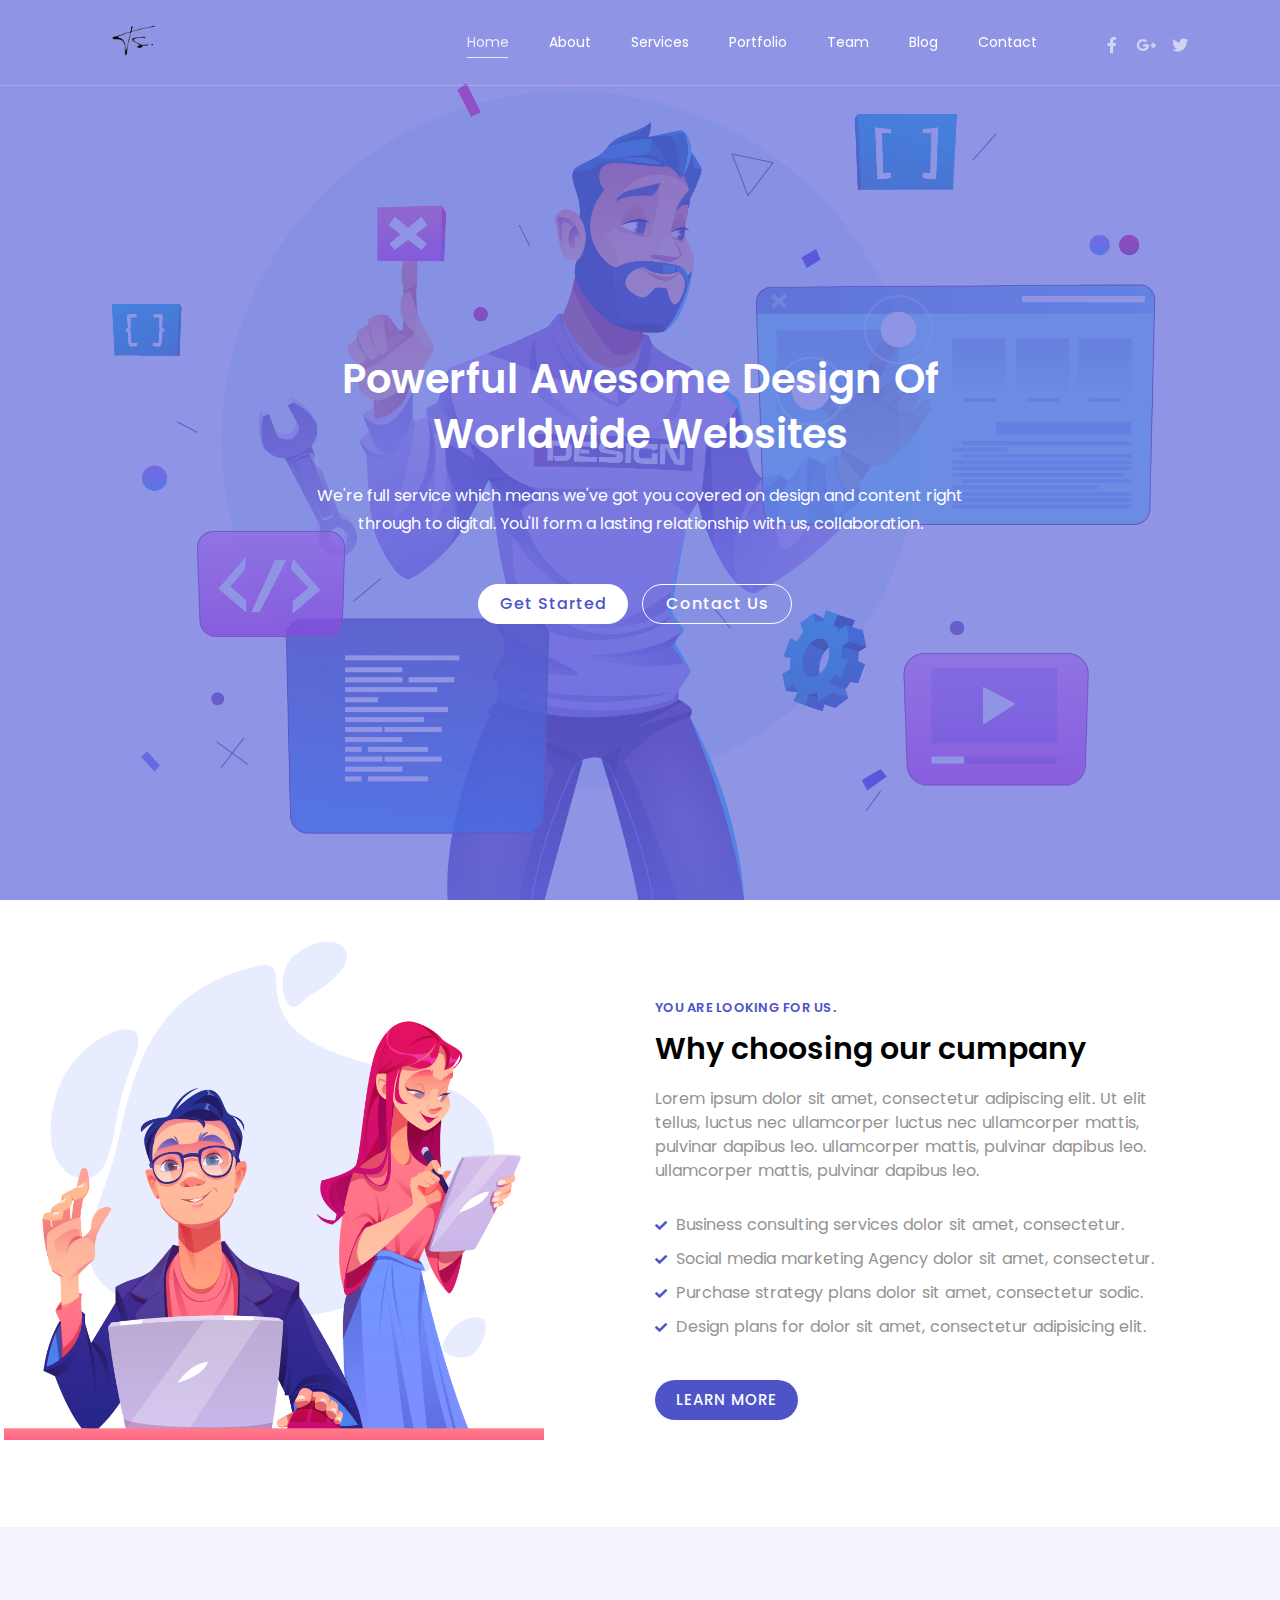
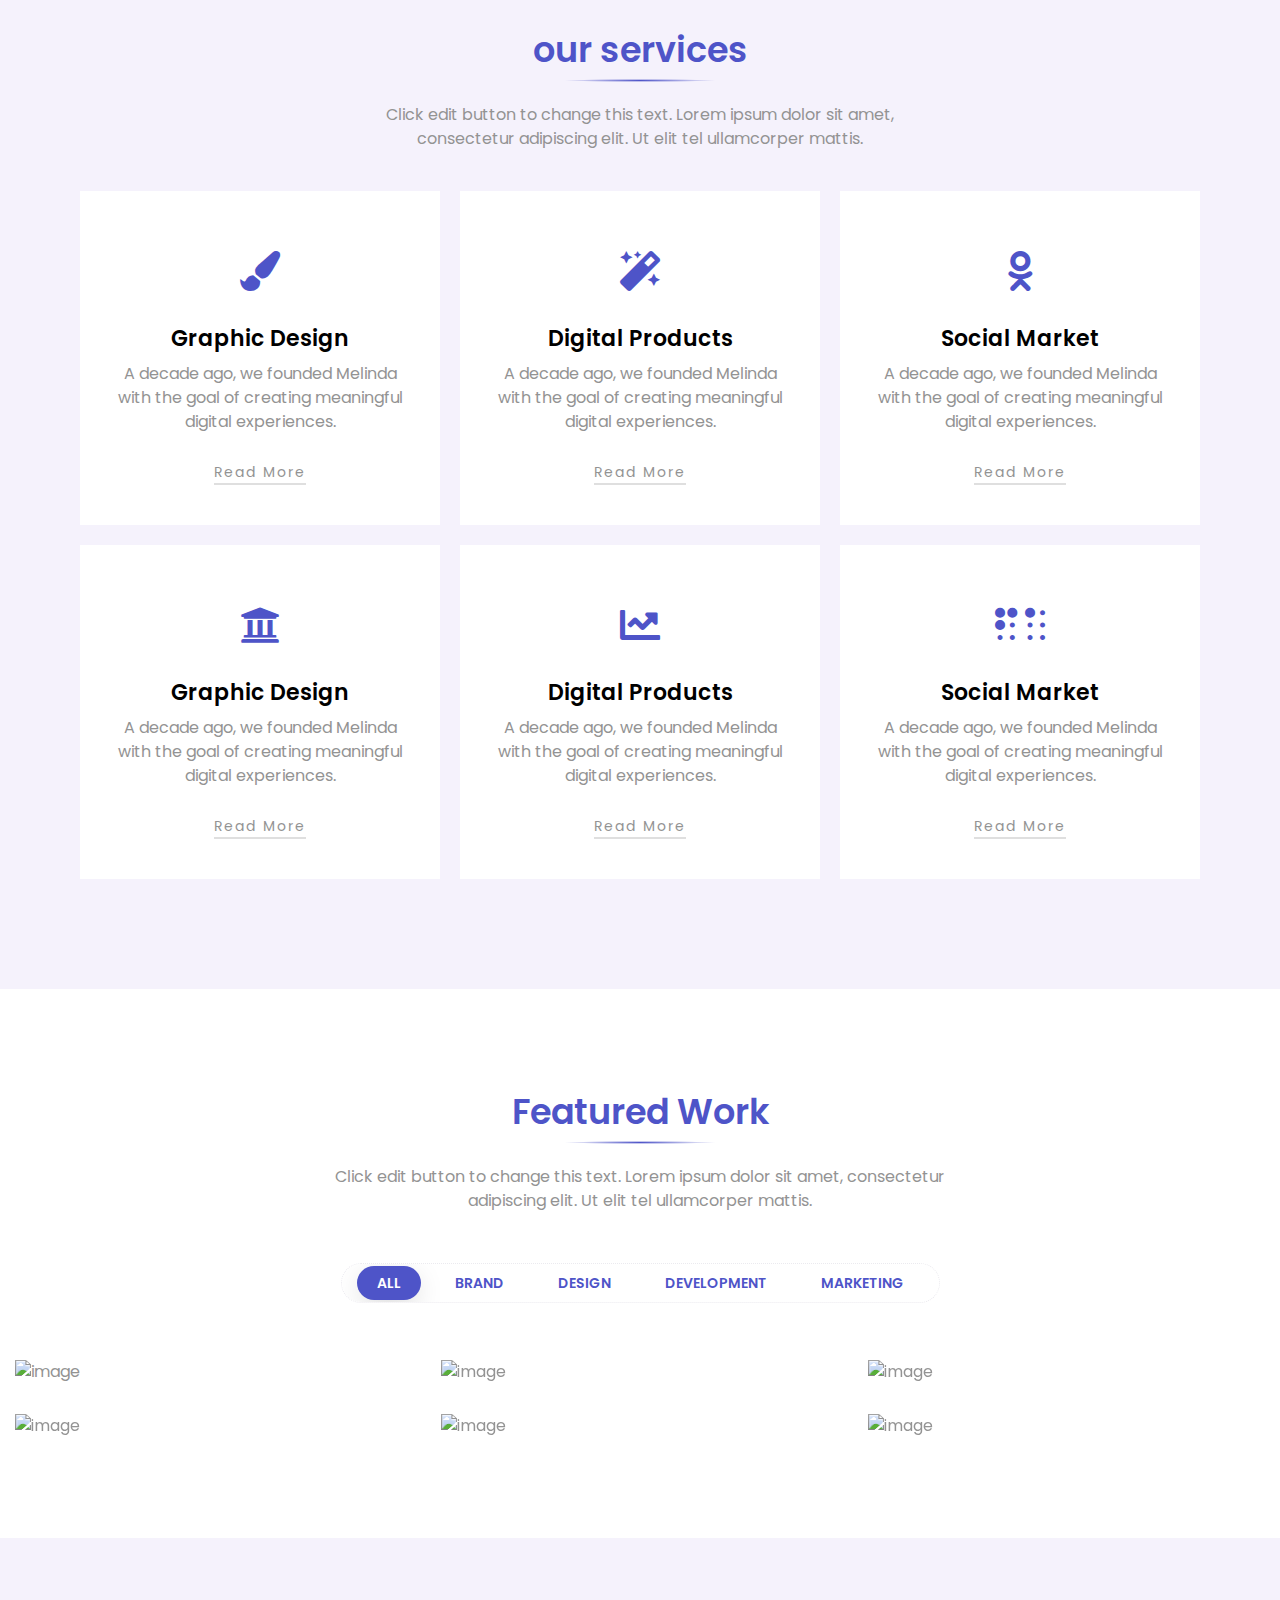
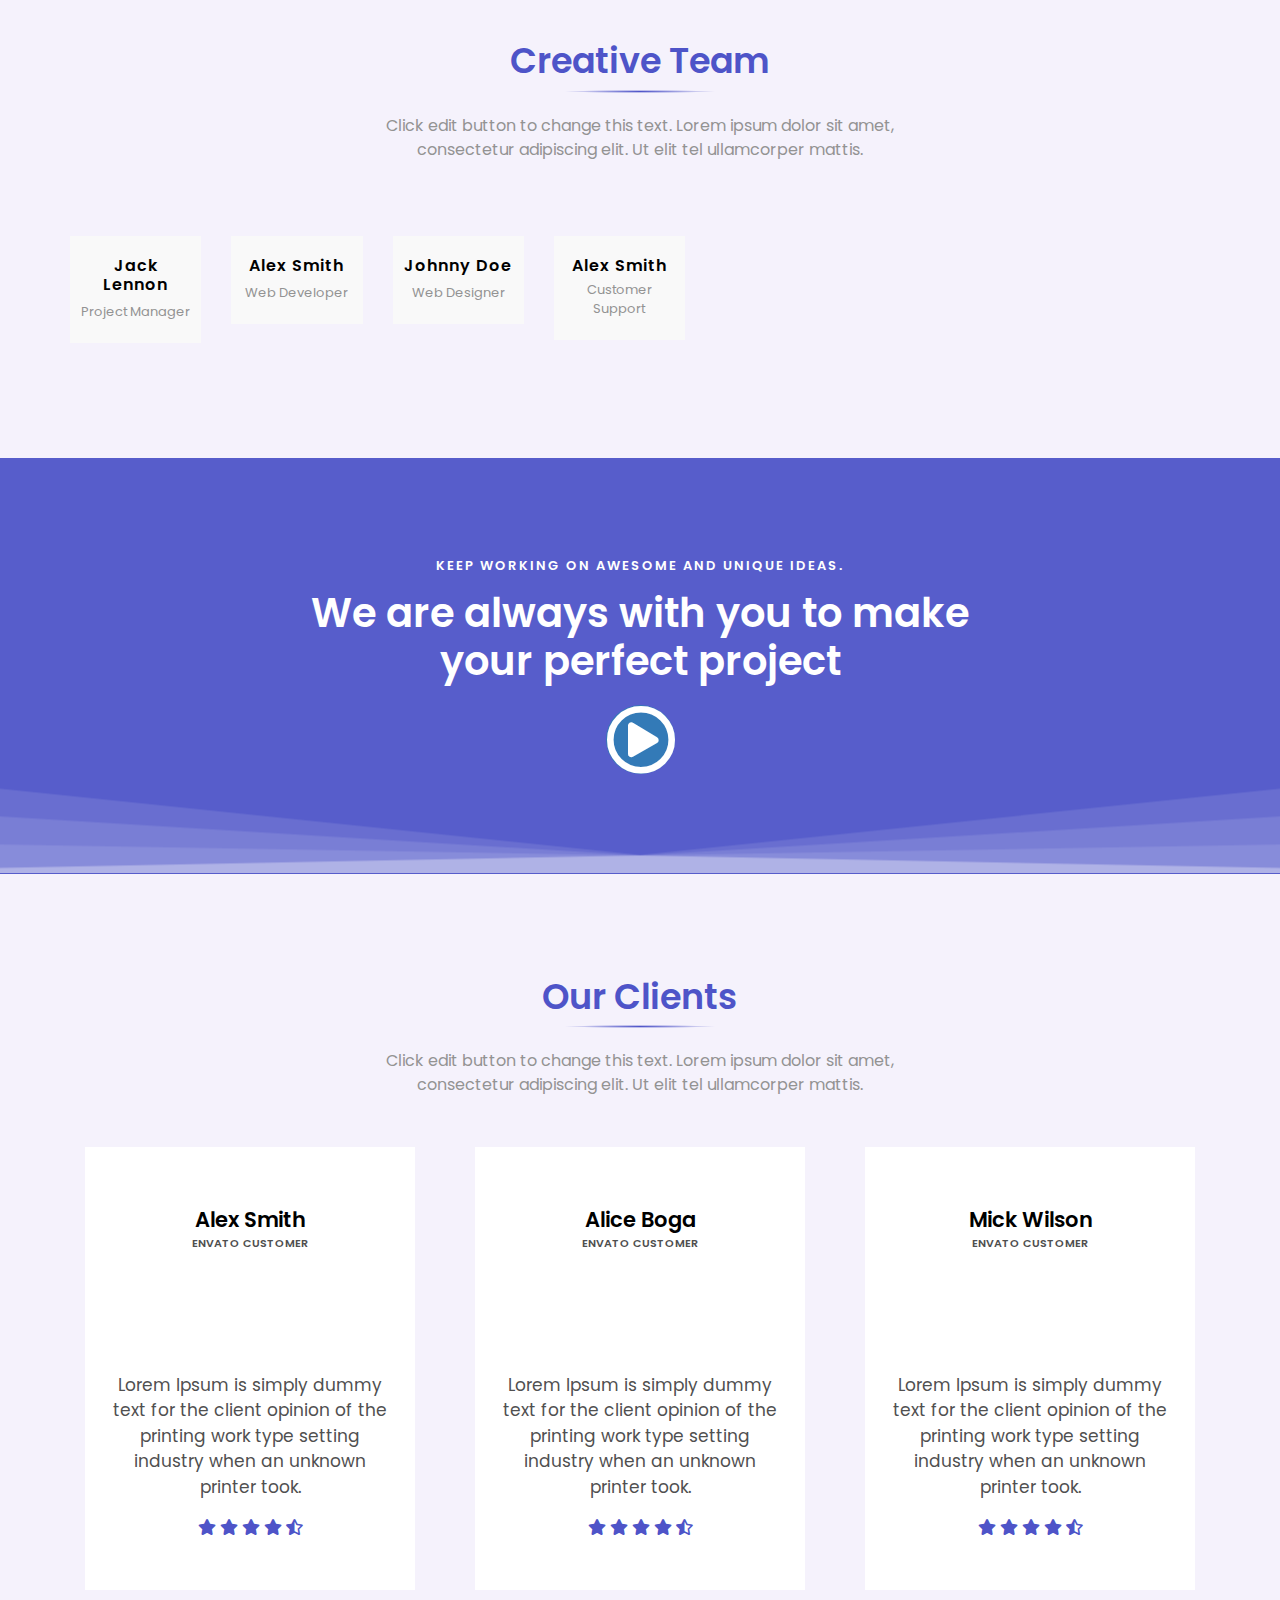
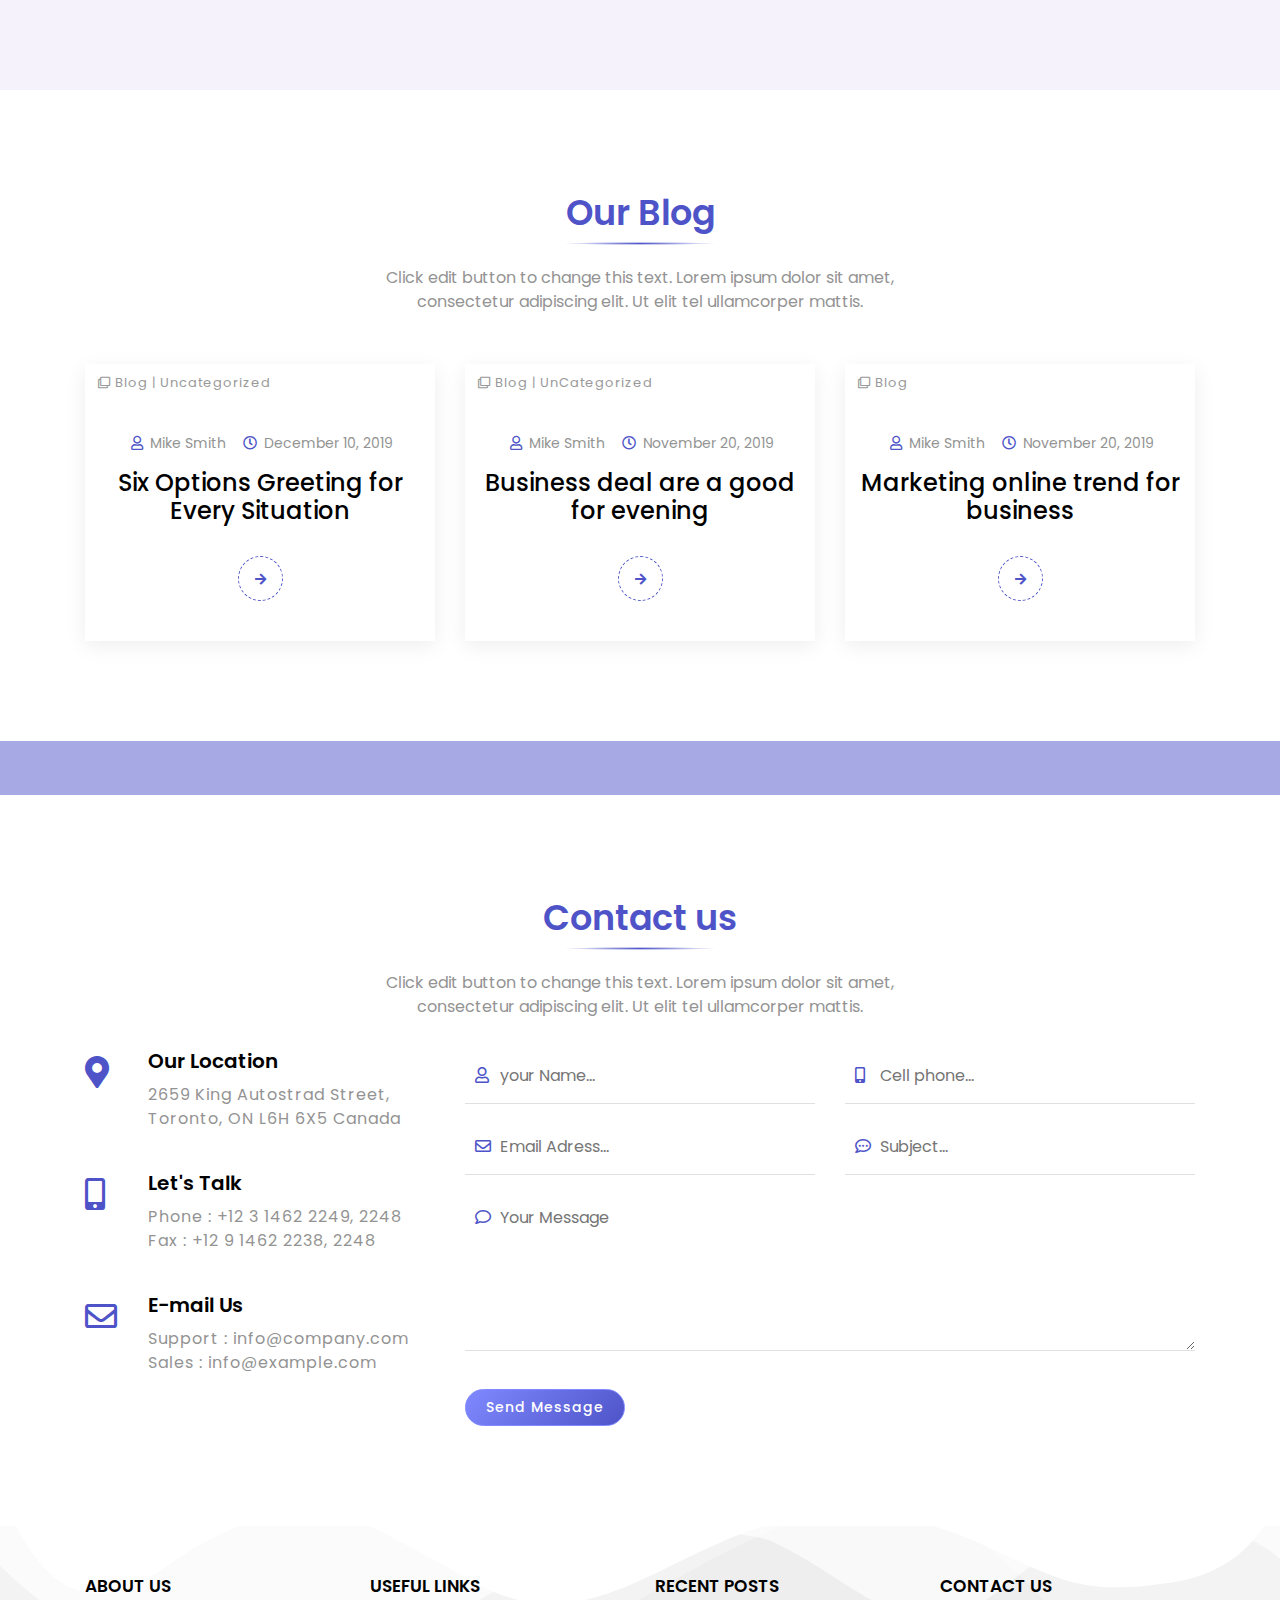
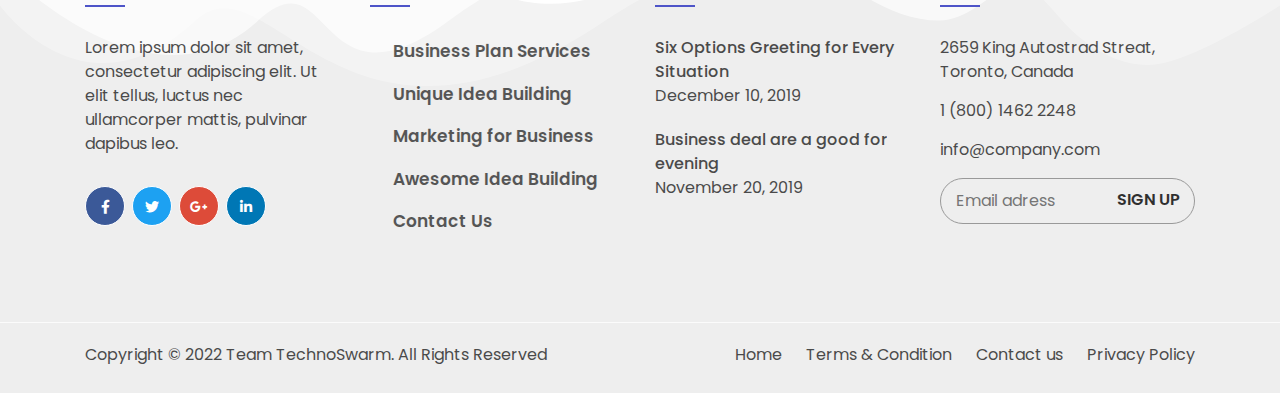
==== commit c15c97b5: "Update index.html" ====
--- a/index.html
+++ b/index.html
@@ -724,7 +724,7 @@
                                    <img src="img/blog/02.jpg" alt="">
                                </div>
                                <div class="tag">
-                                   <span class="icon"><i class="far fa-clone"></i> <a href="">Blog</a> | <a href="">ThemeForest</a></span>
+                                   <span class="icon"><i class="far fa-clone"></i> <a href="">Blog</a> | <a href="">UnCategorized</a></span>
                                </div>
                            </div>
                            <div class="cont">
@@ -999,7 +999,7 @@
                <div class="container">
                    <div class="row">
                        <div class="col-lg-6">
-                           <p>Copyright &copy; 2019 Sodic. All Rights Reserved</p>
+                           <p>Copyright &copy; 2022 Team TechnoSwarm. All Rights Reserved</p>
                        </div>
                        <div class="col-lg-6">
                            <ul class="foot-links">
@@ -1058,4 +1058,4 @@
        <!-- custom scripts -->
        <script src="js/scripts.js"></script>
    </body>
-</html>+</html>
--- a/css/plugins.css
+++ b/css/plugins.css
@@ -1,13 +1,3 @@
-/*-----------------------------------------------------------------------------------
-
-	Theme Name: LEDZ
-	Theme URI: http://
-	Description: The Creative Onepage Template
-	Author: design_story
-	Author URI: http://themeforest.net/user/design_story
-	Version: 1.0
-
------------------------------------------------------------------------------------*/
 
 /* ----------------------------------------------------------------
 			[ All Css Plugins & Core Classes File ]
--- a/css/all.min.css
+++ b/css/all.min.css
@@ -2,4 +2,3675 @@
  * Font Awesome Free 5.2.0 by @fontawesome - https://fontawesome.com
  * License - https://fontawesome.com/license (Icons: CC BY 4.0, Fonts: SIL OFL 1.1, Code: MIT License)
  */
-.fa,.fab,.fal,.far,.fas{-moz-osx-font-smoothing:grayscale;-webkit-font-smoothing:antialiased;display:inline-block;font-style:normal;font-variant:normal;text-rendering:auto;line-height:1}.fa-lg{font-size:1.33333em;line-height:.75em;vertical-align:-.0667em}.fa-xs{font-size:.75em}.fa-sm{font-size:.875em}.fa-1x{font-size:1em}.fa-2x{font-size:2em}.fa-3x{font-size:3em}.fa-4x{font-size:4em}.fa-5x{font-size:5em}.fa-6x{font-size:6em}.fa-7x{font-size:7em}.fa-8x{font-size:8em}.fa-9x{font-size:9em}.fa-10x{font-size:10em}.fa-fw{text-align:center;width:1.25em}.fa-ul{list-style-type:none;margin-left:2.5em;padding-left:0}.fa-ul>li{position:relative}.fa-li{left:-2em;position:absolute;text-align:center;width:2em;line-height:inherit}.fa-border{border:.08em solid #eee;border-radius:.1em;padding:.2em .25em .15em}.fa-pull-left{float:left}.fa-pull-right{float:right}.fa.fa-pull-left,.fab.fa-pull-left,.fal.fa-pull-left,.far.fa-pull-left,.fas.fa-pull-left{margin-right:.3em}.fa.fa-pull-right,.fab.fa-pull-right,.fal.fa-pull-right,.far.fa-pull-right,.fas.fa-pull-right{margin-left:.3em}.fa-spin{animation:a 2s infinite linear}.fa-pulse{animation:a 1s infinite steps(8)}@keyframes a{0%{transform:rotate(0deg)}to{transform:rotate(1turn)}}.fa-rotate-90{-ms-filter:"progid:DXImageTransform.Microsoft.BasicImage(rotation=1)";transform:rotate(90deg)}.fa-rotate-180{-ms-filter:"progid:DXImageTransform.Microsoft.BasicImage(rotation=2)";transform:rotate(180deg)}.fa-rotate-270{-ms-filter:"progid:DXImageTransform.Microsoft.BasicImage(rotation=3)";transform:rotate(270deg)}.fa-flip-horizontal{-ms-filter:"progid:DXImageTransform.Microsoft.BasicImage(rotation=0, mirror=1)";transform:scaleX(-1)}.fa-flip-vertical{transform:scaleY(-1)}.fa-flip-horizontal.fa-flip-vertical,.fa-flip-vertical{-ms-filter:"progid:DXImageTransform.Microsoft.BasicImage(rotation=2, mirror=1)"}.fa-flip-horizontal.fa-flip-vertical{transform:scale(-1)}:root .fa-flip-horizontal,:root .fa-flip-vertical,:root .fa-rotate-90,:root .fa-rotate-180,:root .fa-rotate-270{-webkit-filter:none;filter:none}.fa-stack{display:inline-block;height:2em;line-height:2em;position:relative;vertical-align:middle;width:2em}.fa-stack-1x,.fa-stack-2x{left:0;position:absolute;text-align:center;width:100%}.fa-stack-1x{line-height:inherit}.fa-stack-2x{font-size:2em}.fa-inverse{color:#fff}.fa-500px:before{content:"\f26e"}.fa-accessible-icon:before{content:"\f368"}.fa-accusoft:before{content:"\f369"}.fa-address-book:before{content:"\f2b9"}.fa-address-card:before{content:"\f2bb"}.fa-adjust:before{content:"\f042"}.fa-adn:before{content:"\f170"}.fa-adversal:before{content:"\f36a"}.fa-affiliatetheme:before{content:"\f36b"}.fa-air-freshener:before{content:"\f5d0"}.fa-algolia:before{content:"\f36c"}.fa-align-center:before{content:"\f037"}.fa-align-justify:before{content:"\f039"}.fa-align-left:before{content:"\f036"}.fa-align-right:before{content:"\f038"}.fa-allergies:before{content:"\f461"}.fa-amazon:before{content:"\f270"}.fa-amazon-pay:before{content:"\f42c"}.fa-ambulance:before{content:"\f0f9"}.fa-american-sign-language-interpreting:before{content:"\f2a3"}.fa-amilia:before{content:"\f36d"}.fa-anchor:before{content:"\f13d"}.fa-android:before{content:"\f17b"}.fa-angellist:before{content:"\f209"}.fa-angle-double-down:before{content:"\f103"}.fa-angle-double-left:before{content:"\f100"}.fa-angle-double-right:before{content:"\f101"}.fa-angle-double-up:before{content:"\f102"}.fa-angle-down:before{content:"\f107"}.fa-angle-left:before{content:"\f104"}.fa-angle-right:before{content:"\f105"}.fa-angle-up:before{content:"\f106"}.fa-angry:before{content:"\f556"}.fa-angrycreative:before{content:"\f36e"}.fa-angular:before{content:"\f420"}.fa-app-store:before{content:"\f36f"}.fa-app-store-ios:before{content:"\f370"}.fa-apper:before{content:"\f371"}.fa-apple:before{content:"\f179"}.fa-apple-alt:before{content:"\f5d1"}.fa-apple-pay:before{content:"\f415"}.fa-archive:before{content:"\f187"}.fa-archway:before{content:"\f557"}.fa-arrow-alt-circle-down:before{content:"\f358"}.fa-arrow-alt-circle-left:before{content:"\f359"}.fa-arrow-alt-circle-right:before{content:"\f35a"}.fa-arrow-alt-circle-up:before{content:"\f35b"}.fa-arrow-circle-down:before{content:"\f0ab"}.fa-arrow-circle-left:before{content:"\f0a8"}.fa-arrow-circle-right:before{content:"\f0a9"}.fa-arrow-circle-up:before{content:"\f0aa"}.fa-arrow-down:before{content:"\f063"}.fa-arrow-left:before{content:"\f060"}.fa-arrow-right:before{content:"\f061"}.fa-arrow-up:before{content:"\f062"}.fa-arrows-alt:before{content:"\f0b2"}.fa-arrows-alt-h:before{content:"\f337"}.fa-arrows-alt-v:before{content:"\f338"}.fa-assistive-listening-systems:before{content:"\f2a2"}.fa-asterisk:before{content:"\f069"}.fa-asymmetrik:before{content:"\f372"}.fa-at:before{content:"\f1fa"}.fa-atlas:before{content:"\f558"}.fa-atom:before{content:"\f5d2"}.fa-audible:before{content:"\f373"}.fa-audio-description:before{content:"\f29e"}.fa-autoprefixer:before{content:"\f41c"}.fa-avianex:before{content:"\f374"}.fa-aviato:before{content:"\f421"}.fa-award:before{content:"\f559"}.fa-aws:before{content:"\f375"}.fa-backspace:before{content:"\f55a"}.fa-backward:before{content:"\f04a"}.fa-balance-scale:before{content:"\f24e"}.fa-ban:before{content:"\f05e"}.fa-band-aid:before{content:"\f462"}.fa-bandcamp:before{content:"\f2d5"}.fa-barcode:before{content:"\f02a"}.fa-bars:before{content:"\f0c9"}.fa-baseball-ball:before{content:"\f433"}.fa-basketball-ball:before{content:"\f434"}.fa-bath:before{content:"\f2cd"}.fa-battery-empty:before{content:"\f244"}.fa-battery-full:before{content:"\f240"}.fa-battery-half:before{content:"\f242"}.fa-battery-quarter:before{content:"\f243"}.fa-battery-three-quarters:before{content:"\f241"}.fa-bed:before{content:"\f236"}.fa-beer:before{content:"\f0fc"}.fa-behance:before{content:"\f1b4"}.fa-behance-square:before{content:"\f1b5"}.fa-bell:before{content:"\f0f3"}.fa-bell-slash:before{content:"\f1f6"}.fa-bezier-curve:before{content:"\f55b"}.fa-bicycle:before{content:"\f206"}.fa-bimobject:before{content:"\f378"}.fa-binoculars:before{content:"\f1e5"}.fa-birthday-cake:before{content:"\f1fd"}.fa-bitbucket:before{content:"\f171"}.fa-bitcoin:before{content:"\f379"}.fa-bity:before{content:"\f37a"}.fa-black-tie:before{content:"\f27e"}.fa-blackberry:before{content:"\f37b"}.fa-blender:before{content:"\f517"}.fa-blind:before{content:"\f29d"}.fa-blogger:before{content:"\f37c"}.fa-blogger-b:before{content:"\f37d"}.fa-bluetooth:before{content:"\f293"}.fa-bluetooth-b:before{content:"\f294"}.fa-bold:before{content:"\f032"}.fa-bolt:before{content:"\f0e7"}.fa-bomb:before{content:"\f1e2"}.fa-bone:before{content:"\f5d7"}.fa-bong:before{content:"\f55c"}.fa-book:before{content:"\f02d"}.fa-book-open:before{content:"\f518"}.fa-book-reader:before{content:"\f5da"}.fa-bookmark:before{content:"\f02e"}.fa-bowling-ball:before{content:"\f436"}.fa-box:before{content:"\f466"}.fa-box-open:before{content:"\f49e"}.fa-boxes:before{content:"\f468"}.fa-braille:before{content:"\f2a1"}.fa-brain:before{content:"\f5dc"}.fa-briefcase:before{content:"\f0b1"}.fa-briefcase-medical:before{content:"\f469"}.fa-broadcast-tower:before{content:"\f519"}.fa-broom:before{content:"\f51a"}.fa-brush:before{content:"\f55d"}.fa-btc:before{content:"\f15a"}.fa-bug:before{content:"\f188"}.fa-building:before{content:"\f1ad"}.fa-bullhorn:before{content:"\f0a1"}.fa-bullseye:before{content:"\f140"}.fa-burn:before{content:"\f46a"}.fa-buromobelexperte:before{content:"\f37f"}.fa-bus:before{content:"\f207"}.fa-bus-alt:before{content:"\f55e"}.fa-buysellads:before{content:"\f20d"}.fa-calculator:before{content:"\f1ec"}.fa-calendar:before{content:"\f133"}.fa-calendar-alt:before{content:"\f073"}.fa-calendar-check:before{content:"\f274"}.fa-calendar-minus:before{content:"\f272"}.fa-calendar-plus:before{content:"\f271"}.fa-calendar-times:before{content:"\f273"}.fa-camera:before{content:"\f030"}.fa-camera-retro:before{content:"\f083"}.fa-cannabis:before{content:"\f55f"}.fa-capsules:before{content:"\f46b"}.fa-car:before{content:"\f1b9"}.fa-car-alt:before{content:"\f5de"}.fa-car-battery:before{content:"\f5df"}.fa-car-crash:before{content:"\f5e1"}.fa-car-side:before{content:"\f5e4"}.fa-caret-down:before{content:"\f0d7"}.fa-caret-left:before{content:"\f0d9"}.fa-caret-right:before{content:"\f0da"}.fa-caret-square-down:before{content:"\f150"}.fa-caret-square-left:before{content:"\f191"}.fa-caret-square-right:before{content:"\f152"}.fa-caret-square-up:before{content:"\f151"}.fa-caret-up:before{content:"\f0d8"}.fa-cart-arrow-down:before{content:"\f218"}.fa-cart-plus:before{content:"\f217"}.fa-cc-amazon-pay:before{content:"\f42d"}.fa-cc-amex:before{content:"\f1f3"}.fa-cc-apple-pay:before{content:"\f416"}.fa-cc-diners-club:before{content:"\f24c"}.fa-cc-discover:before{content:"\f1f2"}.fa-cc-jcb:before{content:"\f24b"}.fa-cc-mastercard:before{content:"\f1f1"}.fa-cc-paypal:before{content:"\f1f4"}.fa-cc-stripe:before{content:"\f1f5"}.fa-cc-visa:before{content:"\f1f0"}.fa-centercode:before{content:"\f380"}.fa-certificate:before{content:"\f0a3"}.fa-chalkboard:before{content:"\f51b"}.fa-chalkboard-teacher:before{content:"\f51c"}.fa-charging-station:before{content:"\f5e7"}.fa-chart-area:before{content:"\f1fe"}.fa-chart-bar:before{content:"\f080"}.fa-chart-line:before{content:"\f201"}.fa-chart-pie:before{content:"\f200"}.fa-check:before{content:"\f00c"}.fa-check-circle:before{content:"\f058"}.fa-check-double:before{content:"\f560"}.fa-check-square:before{content:"\f14a"}.fa-chess:before{content:"\f439"}.fa-chess-bishop:before{content:"\f43a"}.fa-chess-board:before{content:"\f43c"}.fa-chess-king:before{content:"\f43f"}.fa-chess-knight:before{content:"\f441"}.fa-chess-pawn:before{content:"\f443"}.fa-chess-queen:before{content:"\f445"}.fa-chess-rook:before{content:"\f447"}.fa-chevron-circle-down:before{content:"\f13a"}.fa-chevron-circle-left:before{content:"\f137"}.fa-chevron-circle-right:before{content:"\f138"}.fa-chevron-circle-up:before{content:"\f139"}.fa-chevron-down:before{content:"\f078"}.fa-chevron-left:before{content:"\f053"}.fa-chevron-right:before{content:"\f054"}.fa-chevron-up:before{content:"\f077"}.fa-child:before{content:"\f1ae"}.fa-chrome:before{content:"\f268"}.fa-church:before{content:"\f51d"}.fa-circle:before{content:"\f111"}.fa-circle-notch:before{content:"\f1ce"}.fa-clipboard:before{content:"\f328"}.fa-clipboard-check:before{content:"\f46c"}.fa-clipboard-list:before{content:"\f46d"}.fa-clock:before{content:"\f017"}.fa-clone:before{content:"\f24d"}.fa-closed-captioning:before{content:"\f20a"}.fa-cloud:before{content:"\f0c2"}.fa-cloud-download-alt:before{content:"\f381"}.fa-cloud-upload-alt:before{content:"\f382"}.fa-cloudscale:before{content:"\f383"}.fa-cloudsmith:before{content:"\f384"}.fa-cloudversify:before{content:"\f385"}.fa-cocktail:before{content:"\f561"}.fa-code:before{content:"\f121"}.fa-code-branch:before{content:"\f126"}.fa-codepen:before{content:"\f1cb"}.fa-codiepie:before{content:"\f284"}.fa-coffee:before{content:"\f0f4"}.fa-cog:before{content:"\f013"}.fa-cogs:before{content:"\f085"}.fa-coins:before{content:"\f51e"}.fa-columns:before{content:"\f0db"}.fa-comment:before{content:"\f075"}.fa-comment-alt:before{content:"\f27a"}.fa-comment-dots:before{content:"\f4ad"}.fa-comment-slash:before{content:"\f4b3"}.fa-comments:before{content:"\f086"}.fa-compact-disc:before{content:"\f51f"}.fa-compass:before{content:"\f14e"}.fa-compress:before{content:"\f066"}.fa-concierge-bell:before{content:"\f562"}.fa-connectdevelop:before{content:"\f20e"}.fa-contao:before{content:"\f26d"}.fa-cookie:before{content:"\f563"}.fa-cookie-bite:before{content:"\f564"}.fa-copy:before{content:"\f0c5"}.fa-copyright:before{content:"\f1f9"}.fa-couch:before{content:"\f4b8"}.fa-cpanel:before{content:"\f388"}.fa-creative-commons:before{content:"\f25e"}.fa-creative-commons-by:before{content:"\f4e7"}.fa-creative-commons-nc:before{content:"\f4e8"}.fa-creative-commons-nc-eu:before{content:"\f4e9"}.fa-creative-commons-nc-jp:before{content:"\f4ea"}.fa-creative-commons-nd:before{content:"\f4eb"}.fa-creative-commons-pd:before{content:"\f4ec"}.fa-creative-commons-pd-alt:before{content:"\f4ed"}.fa-creative-commons-remix:before{content:"\f4ee"}.fa-creative-commons-sa:before{content:"\f4ef"}.fa-creative-commons-sampling:before{content:"\f4f0"}.fa-creative-commons-sampling-plus:before{content:"\f4f1"}.fa-creative-commons-share:before{content:"\f4f2"}.fa-credit-card:before{content:"\f09d"}.fa-crop:before{content:"\f125"}.fa-crop-alt:before{content:"\f565"}.fa-crosshairs:before{content:"\f05b"}.fa-crow:before{content:"\f520"}.fa-crown:before{content:"\f521"}.fa-css3:before{content:"\f13c"}.fa-css3-alt:before{content:"\f38b"}.fa-cube:before{content:"\f1b2"}.fa-cubes:before{content:"\f1b3"}.fa-cut:before{content:"\f0c4"}.fa-cuttlefish:before{content:"\f38c"}.fa-d-and-d:before{content:"\f38d"}.fa-dashcube:before{content:"\f210"}.fa-database:before{content:"\f1c0"}.fa-deaf:before{content:"\f2a4"}.fa-delicious:before{content:"\f1a5"}.fa-deploydog:before{content:"\f38e"}.fa-deskpro:before{content:"\f38f"}.fa-desktop:before{content:"\f108"}.fa-deviantart:before{content:"\f1bd"}.fa-diagnoses:before{content:"\f470"}.fa-dice:before{content:"\f522"}.fa-dice-five:before{content:"\f523"}.fa-dice-four:before{content:"\f524"}.fa-dice-one:before{content:"\f525"}.fa-dice-six:before{content:"\f526"}.fa-dice-three:before{content:"\f527"}.fa-dice-two:before{content:"\f528"}.fa-digg:before{content:"\f1a6"}.fa-digital-ocean:before{content:"\f391"}.fa-digital-tachograph:before{content:"\f566"}.fa-directions:before{content:"\f5eb"}.fa-discord:before{content:"\f392"}.fa-discourse:before{content:"\f393"}.fa-divide:before{content:"\f529"}.fa-dizzy:before{content:"\f567"}.fa-dna:before{content:"\f471"}.fa-dochub:before{content:"\f394"}.fa-docker:before{content:"\f395"}.fa-dollar-sign:before{content:"\f155"}.fa-dolly:before{content:"\f472"}.fa-dolly-flatbed:before{content:"\f474"}.fa-donate:before{content:"\f4b9"}.fa-door-closed:before{content:"\f52a"}.fa-door-open:before{content:"\f52b"}.fa-dot-circle:before{content:"\f192"}.fa-dove:before{content:"\f4ba"}.fa-download:before{content:"\f019"}.fa-draft2digital:before{content:"\f396"}.fa-drafting-compass:before{content:"\f568"}.fa-draw-polygon:before{content:"\f5ee"}.fa-dribbble:before{content:"\f17d"}.fa-dribbble-square:before{content:"\f397"}.fa-dropbox:before{content:"\f16b"}.fa-drum:before{content:"\f569"}.fa-drum-steelpan:before{content:"\f56a"}.fa-drupal:before{content:"\f1a9"}.fa-dumbbell:before{content:"\f44b"}.fa-dyalog:before{content:"\f399"}.fa-earlybirds:before{content:"\f39a"}.fa-ebay:before{content:"\f4f4"}.fa-edge:before{content:"\f282"}.fa-edit:before{content:"\f044"}.fa-eject:before{content:"\f052"}.fa-elementor:before{content:"\f430"}.fa-ellipsis-h:before{content:"\f141"}.fa-ellipsis-v:before{content:"\f142"}.fa-ello:before{content:"\f5f1"}.fa-ember:before{content:"\f423"}.fa-empire:before{content:"\f1d1"}.fa-envelope:before{content:"\f0e0"}.fa-envelope-open:before{content:"\f2b6"}.fa-envelope-square:before{content:"\f199"}.fa-envira:before{content:"\f299"}.fa-equals:before{content:"\f52c"}.fa-eraser:before{content:"\f12d"}.fa-erlang:before{content:"\f39d"}.fa-ethereum:before{content:"\f42e"}.fa-etsy:before{content:"\f2d7"}.fa-euro-sign:before{content:"\f153"}.fa-exchange-alt:before{content:"\f362"}.fa-exclamation:before{content:"\f12a"}.fa-exclamation-circle:before{content:"\f06a"}.fa-exclamation-triangle:before{content:"\f071"}.fa-expand:before{content:"\f065"}.fa-expand-arrows-alt:before{content:"\f31e"}.fa-expeditedssl:before{content:"\f23e"}.fa-external-link-alt:before{content:"\f35d"}.fa-external-link-square-alt:before{content:"\f360"}.fa-eye:before{content:"\f06e"}.fa-eye-dropper:before{content:"\f1fb"}.fa-eye-slash:before{content:"\f070"}.fa-facebook:before{content:"\f09a"}.fa-facebook-f:before{content:"\f39e"}.fa-facebook-messenger:before{content:"\f39f"}.fa-facebook-square:before{content:"\f082"}.fa-fast-backward:before{content:"\f049"}.fa-fast-forward:before{content:"\f050"}.fa-fax:before{content:"\f1ac"}.fa-feather:before{content:"\f52d"}.fa-feather-alt:before{content:"\f56b"}.fa-female:before{content:"\f182"}.fa-fighter-jet:before{content:"\f0fb"}.fa-file:before{content:"\f15b"}.fa-file-alt:before{content:"\f15c"}.fa-file-archive:before{content:"\f1c6"}.fa-file-audio:before{content:"\f1c7"}.fa-file-code:before{content:"\f1c9"}.fa-file-contract:before{content:"\f56c"}.fa-file-download:before{content:"\f56d"}.fa-file-excel:before{content:"\f1c3"}.fa-file-export:before{content:"\f56e"}.fa-file-image:before{content:"\f1c5"}.fa-file-import:before{content:"\f56f"}.fa-file-invoice:before{content:"\f570"}.fa-file-invoice-dollar:before{content:"\f571"}.fa-file-medical:before{content:"\f477"}.fa-file-medical-alt:before{content:"\f478"}.fa-file-pdf:before{content:"\f1c1"}.fa-file-powerpoint:before{content:"\f1c4"}.fa-file-prescription:before{content:"\f572"}.fa-file-signature:before{content:"\f573"}.fa-file-upload:before{content:"\f574"}.fa-file-video:before{content:"\f1c8"}.fa-file-word:before{content:"\f1c2"}.fa-fill:before{content:"\f575"}.fa-fill-drip:before{content:"\f576"}.fa-film:before{content:"\f008"}.fa-filter:before{content:"\f0b0"}.fa-fingerprint:before{content:"\f577"}.fa-fire:before{content:"\f06d"}.fa-fire-extinguisher:before{content:"\f134"}.fa-firefox:before{content:"\f269"}.fa-first-aid:before{content:"\f479"}.fa-first-order:before{content:"\f2b0"}.fa-first-order-alt:before{content:"\f50a"}.fa-firstdraft:before{content:"\f3a1"}.fa-fish:before{content:"\f578"}.fa-flag:before{content:"\f024"}.fa-flag-checkered:before{content:"\f11e"}.fa-flask:before{content:"\f0c3"}.fa-flickr:before{content:"\f16e"}.fa-flipboard:before{content:"\f44d"}.fa-flushed:before{content:"\f579"}.fa-fly:before{content:"\f417"}.fa-folder:before{content:"\f07b"}.fa-folder-open:before{content:"\f07c"}.fa-font:before{content:"\f031"}.fa-font-awesome:before{content:"\f2b4"}.fa-font-awesome-alt:before{content:"\f35c"}.fa-font-awesome-flag:before{content:"\f425"}.fa-font-awesome-logo-full:before{content:"\f4e6"}.fa-fonticons:before{content:"\f280"}.fa-fonticons-fi:before{content:"\f3a2"}.fa-football-ball:before{content:"\f44e"}.fa-fort-awesome:before{content:"\f286"}.fa-fort-awesome-alt:before{content:"\f3a3"}.fa-forumbee:before{content:"\f211"}.fa-forward:before{content:"\f04e"}.fa-foursquare:before{content:"\f180"}.fa-free-code-camp:before{content:"\f2c5"}.fa-freebsd:before{content:"\f3a4"}.fa-frog:before{content:"\f52e"}.fa-frown:before{content:"\f119"}.fa-frown-open:before{content:"\f57a"}.fa-fulcrum:before{content:"\f50b"}.fa-futbol:before{content:"\f1e3"}.fa-galactic-republic:before{content:"\f50c"}.fa-galactic-senate:before{content:"\f50d"}.fa-gamepad:before{content:"\f11b"}.fa-gas-pump:before{content:"\f52f"}.fa-gavel:before{content:"\f0e3"}.fa-gem:before{content:"\f3a5"}.fa-genderless:before{content:"\f22d"}.fa-get-pocket:before{content:"\f265"}.fa-gg:before{content:"\f260"}.fa-gg-circle:before{content:"\f261"}.fa-gift:before{content:"\f06b"}.fa-git:before{content:"\f1d3"}.fa-git-square:before{content:"\f1d2"}.fa-github:before{content:"\f09b"}.fa-github-alt:before{content:"\f113"}.fa-github-square:before{content:"\f092"}.fa-gitkraken:before{content:"\f3a6"}.fa-gitlab:before{content:"\f296"}.fa-gitter:before{content:"\f426"}.fa-glass-martini:before{content:"\f000"}.fa-glass-martini-alt:before{content:"\f57b"}.fa-glasses:before{content:"\f530"}.fa-glide:before{content:"\f2a5"}.fa-glide-g:before{content:"\f2a6"}.fa-globe:before{content:"\f0ac"}.fa-globe-africa:before{content:"\f57c"}.fa-globe-americas:before{content:"\f57d"}.fa-globe-asia:before{content:"\f57e"}.fa-gofore:before{content:"\f3a7"}.fa-golf-ball:before{content:"\f450"}.fa-goodreads:before{content:"\f3a8"}.fa-goodreads-g:before{content:"\f3a9"}.fa-google:before{content:"\f1a0"}.fa-google-drive:before{content:"\f3aa"}.fa-google-play:before{content:"\f3ab"}.fa-google-plus:before{content:"\f2b3"}.fa-google-plus-g:before{content:"\f0d5"}.fa-google-plus-square:before{content:"\f0d4"}.fa-google-wallet:before{content:"\f1ee"}.fa-graduation-cap:before{content:"\f19d"}.fa-gratipay:before{content:"\f184"}.fa-grav:before{content:"\f2d6"}.fa-greater-than:before{content:"\f531"}.fa-greater-than-equal:before{content:"\f532"}.fa-grimace:before{content:"\f57f"}.fa-grin:before{content:"\f580"}.fa-grin-alt:before{content:"\f581"}.fa-grin-beam:before{content:"\f582"}.fa-grin-beam-sweat:before{content:"\f583"}.fa-grin-hearts:before{content:"\f584"}.fa-grin-squint:before{content:"\f585"}.fa-grin-squint-tears:before{content:"\f586"}.fa-grin-stars:before{content:"\f587"}.fa-grin-tears:before{content:"\f588"}.fa-grin-tongue:before{content:"\f589"}.fa-grin-tongue-squint:before{content:"\f58a"}.fa-grin-tongue-wink:before{content:"\f58b"}.fa-grin-wink:before{content:"\f58c"}.fa-grip-horizontal:before{content:"\f58d"}.fa-grip-vertical:before{content:"\f58e"}.fa-gripfire:before{content:"\f3ac"}.fa-grunt:before{content:"\f3ad"}.fa-gulp:before{content:"\f3ae"}.fa-h-square:before{content:"\f0fd"}.fa-hacker-news:before{content:"\f1d4"}.fa-hacker-news-square:before{content:"\f3af"}.fa-hackerrank:before{content:"\f5f7"}.fa-hand-holding:before{content:"\f4bd"}.fa-hand-holding-heart:before{content:"\f4be"}.fa-hand-holding-usd:before{content:"\f4c0"}.fa-hand-lizard:before{content:"\f258"}.fa-hand-paper:before{content:"\f256"}.fa-hand-peace:before{content:"\f25b"}.fa-hand-point-down:before{content:"\f0a7"}.fa-hand-point-left:before{content:"\f0a5"}.fa-hand-point-right:before{content:"\f0a4"}.fa-hand-point-up:before{content:"\f0a6"}.fa-hand-pointer:before{content:"\f25a"}.fa-hand-rock:before{content:"\f255"}.fa-hand-scissors:before{content:"\f257"}.fa-hand-spock:before{content:"\f259"}.fa-hands:before{content:"\f4c2"}.fa-hands-helping:before{content:"\f4c4"}.fa-handshake:before{content:"\f2b5"}.fa-hashtag:before{content:"\f292"}.fa-hdd:before{content:"\f0a0"}.fa-heading:before{content:"\f1dc"}.fa-headphones:before{content:"\f025"}.fa-headphones-alt:before{content:"\f58f"}.fa-headset:before{content:"\f590"}.fa-heart:before{content:"\f004"}.fa-heartbeat:before{content:"\f21e"}.fa-helicopter:before{content:"\f533"}.fa-highlighter:before{content:"\f591"}.fa-hips:before{content:"\f452"}.fa-hire-a-helper:before{content:"\f3b0"}.fa-history:before{content:"\f1da"}.fa-hockey-puck:before{content:"\f453"}.fa-home:before{content:"\f015"}.fa-hooli:before{content:"\f427"}.fa-hornbill:before{content:"\f592"}.fa-hospital:before{content:"\f0f8"}.fa-hospital-alt:before{content:"\f47d"}.fa-hospital-symbol:before{content:"\f47e"}.fa-hot-tub:before{content:"\f593"}.fa-hotel:before{content:"\f594"}.fa-hotjar:before{content:"\f3b1"}.fa-hourglass:before{content:"\f254"}.fa-hourglass-end:before{content:"\f253"}.fa-hourglass-half:before{content:"\f252"}.fa-hourglass-start:before{content:"\f251"}.fa-houzz:before{content:"\f27c"}.fa-html5:before{content:"\f13b"}.fa-hubspot:before{content:"\f3b2"}.fa-i-cursor:before{content:"\f246"}.fa-id-badge:before{content:"\f2c1"}.fa-id-card:before{content:"\f2c2"}.fa-id-card-alt:before{content:"\f47f"}.fa-image:before{content:"\f03e"}.fa-images:before{content:"\f302"}.fa-imdb:before{content:"\f2d8"}.fa-inbox:before{content:"\f01c"}.fa-indent:before{content:"\f03c"}.fa-industry:before{content:"\f275"}.fa-infinity:before{content:"\f534"}.fa-info:before{content:"\f129"}.fa-info-circle:before{content:"\f05a"}.fa-instagram:before{content:"\f16d"}.fa-internet-explorer:before{content:"\f26b"}.fa-ioxhost:before{content:"\f208"}.fa-italic:before{content:"\f033"}.fa-itunes:before{content:"\f3b4"}.fa-itunes-note:before{content:"\f3b5"}.fa-java:before{content:"\f4e4"}.fa-jedi-order:before{content:"\f50e"}.fa-jenkins:before{content:"\f3b6"}.fa-joget:before{content:"\f3b7"}.fa-joint:before{content:"\f595"}.fa-joomla:before{content:"\f1aa"}.fa-js:before{content:"\f3b8"}.fa-js-square:before{content:"\f3b9"}.fa-jsfiddle:before{content:"\f1cc"}.fa-kaggle:before{content:"\f5fa"}.fa-key:before{content:"\f084"}.fa-keybase:before{content:"\f4f5"}.fa-keyboard:before{content:"\f11c"}.fa-keycdn:before{content:"\f3ba"}.fa-kickstarter:before{content:"\f3bb"}.fa-kickstarter-k:before{content:"\f3bc"}.fa-kiss:before{content:"\f596"}.fa-kiss-beam:before{content:"\f597"}.fa-kiss-wink-heart:before{content:"\f598"}.fa-kiwi-bird:before{content:"\f535"}.fa-korvue:before{content:"\f42f"}.fa-language:before{content:"\f1ab"}.fa-laptop:before{content:"\f109"}.fa-laptop-code:before{content:"\f5fc"}.fa-laravel:before{content:"\f3bd"}.fa-lastfm:before{content:"\f202"}.fa-lastfm-square:before{content:"\f203"}.fa-laugh:before{content:"\f599"}.fa-laugh-beam:before{content:"\f59a"}.fa-laugh-squint:before{content:"\f59b"}.fa-laugh-wink:before{content:"\f59c"}.fa-layer-group:before{content:"\f5fd"}.fa-leaf:before{content:"\f06c"}.fa-leanpub:before{content:"\f212"}.fa-lemon:before{content:"\f094"}.fa-less:before{content:"\f41d"}.fa-less-than:before{content:"\f536"}.fa-less-than-equal:before{content:"\f537"}.fa-level-down-alt:before{content:"\f3be"}.fa-level-up-alt:before{content:"\f3bf"}.fa-life-ring:before{content:"\f1cd"}.fa-lightbulb:before{content:"\f0eb"}.fa-line:before{content:"\f3c0"}.fa-link:before{content:"\f0c1"}.fa-linkedin:before{content:"\f08c"}.fa-linkedin-in:before{content:"\f0e1"}.fa-linode:before{content:"\f2b8"}.fa-linux:before{content:"\f17c"}.fa-lira-sign:before{content:"\f195"}.fa-list:before{content:"\f03a"}.fa-list-alt:before{content:"\f022"}.fa-list-ol:before{content:"\f0cb"}.fa-list-ul:before{content:"\f0ca"}.fa-location-arrow:before{content:"\f124"}.fa-lock:before{content:"\f023"}.fa-lock-open:before{content:"\f3c1"}.fa-long-arrow-alt-down:before{content:"\f309"}.fa-long-arrow-alt-left:before{content:"\f30a"}.fa-long-arrow-alt-right:before{content:"\f30b"}.fa-long-arrow-alt-up:before{content:"\f30c"}.fa-low-vision:before{content:"\f2a8"}.fa-luggage-cart:before{content:"\f59d"}.fa-lyft:before{content:"\f3c3"}.fa-magento:before{content:"\f3c4"}.fa-magic:before{content:"\f0d0"}.fa-magnet:before{content:"\f076"}.fa-mailchimp:before{content:"\f59e"}.fa-male:before{content:"\f183"}.fa-mandalorian:before{content:"\f50f"}.fa-map:before{content:"\f279"}.fa-map-marked:before{content:"\f59f"}.fa-map-marked-alt:before{content:"\f5a0"}.fa-map-marker:before{content:"\f041"}.fa-map-marker-alt:before{content:"\f3c5"}.fa-map-pin:before{content:"\f276"}.fa-map-signs:before{content:"\f277"}.fa-markdown:before{content:"\f60f"}.fa-marker:before{content:"\f5a1"}.fa-mars:before{content:"\f222"}.fa-mars-double:before{content:"\f227"}.fa-mars-stroke:before{content:"\f229"}.fa-mars-stroke-h:before{content:"\f22b"}.fa-mars-stroke-v:before{content:"\f22a"}.fa-mastodon:before{content:"\f4f6"}.fa-maxcdn:before{content:"\f136"}.fa-medal:before{content:"\f5a2"}.fa-medapps:before{content:"\f3c6"}.fa-medium:before{content:"\f23a"}.fa-medium-m:before{content:"\f3c7"}.fa-medkit:before{content:"\f0fa"}.fa-medrt:before{content:"\f3c8"}.fa-meetup:before{content:"\f2e0"}.fa-megaport:before{content:"\f5a3"}.fa-meh:before{content:"\f11a"}.fa-meh-blank:before{content:"\f5a4"}.fa-meh-rolling-eyes:before{content:"\f5a5"}.fa-memory:before{content:"\f538"}.fa-mercury:before{content:"\f223"}.fa-microchip:before{content:"\f2db"}.fa-microphone:before{content:"\f130"}.fa-microphone-alt:before{content:"\f3c9"}.fa-microphone-alt-slash:before{content:"\f539"}.fa-microphone-slash:before{content:"\f131"}.fa-microscope:before{content:"\f610"}.fa-microsoft:before{content:"\f3ca"}.fa-minus:before{content:"\f068"}.fa-minus-circle:before{content:"\f056"}.fa-minus-square:before{content:"\f146"}.fa-mix:before{content:"\f3cb"}.fa-mixcloud:before{content:"\f289"}.fa-mizuni:before{content:"\f3cc"}.fa-mobile:before{content:"\f10b"}.fa-mobile-alt:before{content:"\f3cd"}.fa-modx:before{content:"\f285"}.fa-monero:before{content:"\f3d0"}.fa-money-bill:before{content:"\f0d6"}.fa-money-bill-alt:before{content:"\f3d1"}.fa-money-bill-wave:before{content:"\f53a"}.fa-money-bill-wave-alt:before{content:"\f53b"}.fa-money-check:before{content:"\f53c"}.fa-money-check-alt:before{content:"\f53d"}.fa-monument:before{content:"\f5a6"}.fa-moon:before{content:"\f186"}.fa-mortar-pestle:before{content:"\f5a7"}.fa-motorcycle:before{content:"\f21c"}.fa-mouse-pointer:before{content:"\f245"}.fa-music:before{content:"\f001"}.fa-napster:before{content:"\f3d2"}.fa-neos:before{content:"\f612"}.fa-neuter:before{content:"\f22c"}.fa-newspaper:before{content:"\f1ea"}.fa-nimblr:before{content:"\f5a8"}.fa-nintendo-switch:before{content:"\f418"}.fa-node:before{content:"\f419"}.fa-node-js:before{content:"\f3d3"}.fa-not-equal:before{content:"\f53e"}.fa-notes-medical:before{content:"\f481"}.fa-npm:before{content:"\f3d4"}.fa-ns8:before{content:"\f3d5"}.fa-nutritionix:before{content:"\f3d6"}.fa-object-group:before{content:"\f247"}.fa-object-ungroup:before{content:"\f248"}.fa-odnoklassniki:before{content:"\f263"}.fa-odnoklassniki-square:before{content:"\f264"}.fa-oil-can:before{content:"\f613"}.fa-old-republic:before{content:"\f510"}.fa-opencart:before{content:"\f23d"}.fa-openid:before{content:"\f19b"}.fa-opera:before{content:"\f26a"}.fa-optin-monster:before{content:"\f23c"}.fa-osi:before{content:"\f41a"}.fa-outdent:before{content:"\f03b"}.fa-page4:before{content:"\f3d7"}.fa-pagelines:before{content:"\f18c"}.fa-paint-brush:before{content:"\f1fc"}.fa-paint-roller:before{content:"\f5aa"}.fa-palette:before{content:"\f53f"}.fa-palfed:before{content:"\f3d8"}.fa-pallet:before{content:"\f482"}.fa-paper-plane:before{content:"\f1d8"}.fa-paperclip:before{content:"\f0c6"}.fa-parachute-box:before{content:"\f4cd"}.fa-paragraph:before{content:"\f1dd"}.fa-parking:before{content:"\f540"}.fa-passport:before{content:"\f5ab"}.fa-paste:before{content:"\f0ea"}.fa-patreon:before{content:"\f3d9"}.fa-pause:before{content:"\f04c"}.fa-pause-circle:before{content:"\f28b"}.fa-paw:before{content:"\f1b0"}.fa-paypal:before{content:"\f1ed"}.fa-pen:before{content:"\f304"}.fa-pen-alt:before{content:"\f305"}.fa-pen-fancy:before{content:"\f5ac"}.fa-pen-nib:before{content:"\f5ad"}.fa-pen-square:before{content:"\f14b"}.fa-pencil-alt:before{content:"\f303"}.fa-pencil-ruler:before{content:"\f5ae"}.fa-people-carry:before{content:"\f4ce"}.fa-percent:before{content:"\f295"}.fa-percentage:before{content:"\f541"}.fa-periscope:before{content:"\f3da"}.fa-phabricator:before{content:"\f3db"}.fa-phoenix-framework:before{content:"\f3dc"}.fa-phoenix-squadron:before{content:"\f511"}.fa-phone:before{content:"\f095"}.fa-phone-slash:before{content:"\f3dd"}.fa-phone-square:before{content:"\f098"}.fa-phone-volume:before{content:"\f2a0"}.fa-php:before{content:"\f457"}.fa-pied-piper:before{content:"\f2ae"}.fa-pied-piper-alt:before{content:"\f1a8"}.fa-pied-piper-hat:before{content:"\f4e5"}.fa-pied-piper-pp:before{content:"\f1a7"}.fa-piggy-bank:before{content:"\f4d3"}.fa-pills:before{content:"\f484"}.fa-pinterest:before{content:"\f0d2"}.fa-pinterest-p:before{content:"\f231"}.fa-pinterest-square:before{content:"\f0d3"}.fa-plane:before{content:"\f072"}.fa-plane-arrival:before{content:"\f5af"}.fa-plane-departure:before{content:"\f5b0"}.fa-play:before{content:"\f04b"}.fa-play-circle:before{content:"\f144"}.fa-playstation:before{content:"\f3df"}.fa-plug:before{content:"\f1e6"}.fa-plus:before{content:"\f067"}.fa-plus-circle:before{content:"\f055"}.fa-plus-square:before{content:"\f0fe"}.fa-podcast:before{content:"\f2ce"}.fa-poo:before{content:"\f2fe"}.fa-poop:before{content:"\f619"}.fa-portrait:before{content:"\f3e0"}.fa-pound-sign:before{content:"\f154"}.fa-power-off:before{content:"\f011"}.fa-prescription:before{content:"\f5b1"}.fa-prescription-bottle:before{content:"\f485"}.fa-prescription-bottle-alt:before{content:"\f486"}.fa-print:before{content:"\f02f"}.fa-procedures:before{content:"\f487"}.fa-product-hunt:before{content:"\f288"}.fa-project-diagram:before{content:"\f542"}.fa-pushed:before{content:"\f3e1"}.fa-puzzle-piece:before{content:"\f12e"}.fa-python:before{content:"\f3e2"}.fa-qq:before{content:"\f1d6"}.fa-qrcode:before{content:"\f029"}.fa-question:before{content:"\f128"}.fa-question-circle:before{content:"\f059"}.fa-quidditch:before{content:"\f458"}.fa-quinscape:before{content:"\f459"}.fa-quora:before{content:"\f2c4"}.fa-quote-left:before{content:"\f10d"}.fa-quote-right:before{content:"\f10e"}.fa-r-project:before{content:"\f4f7"}.fa-random:before{content:"\f074"}.fa-ravelry:before{content:"\f2d9"}.fa-react:before{content:"\f41b"}.fa-readme:before{content:"\f4d5"}.fa-rebel:before{content:"\f1d0"}.fa-receipt:before{content:"\f543"}.fa-recycle:before{content:"\f1b8"}.fa-red-river:before{content:"\f3e3"}.fa-reddit:before{content:"\f1a1"}.fa-reddit-alien:before{content:"\f281"}.fa-reddit-square:before{content:"\f1a2"}.fa-redo:before{content:"\f01e"}.fa-redo-alt:before{content:"\f2f9"}.fa-registered:before{content:"\f25d"}.fa-rendact:before{content:"\f3e4"}.fa-renren:before{content:"\f18b"}.fa-reply:before{content:"\f3e5"}.fa-reply-all:before{content:"\f122"}.fa-replyd:before{content:"\f3e6"}.fa-researchgate:before{content:"\f4f8"}.fa-resolving:before{content:"\f3e7"}.fa-retweet:before{content:"\f079"}.fa-rev:before{content:"\f5b2"}.fa-ribbon:before{content:"\f4d6"}.fa-road:before{content:"\f018"}.fa-robot:before{content:"\f544"}.fa-rocket:before{content:"\f135"}.fa-rocketchat:before{content:"\f3e8"}.fa-rockrms:before{content:"\f3e9"}.fa-route:before{content:"\f4d7"}.fa-rss:before{content:"\f09e"}.fa-rss-square:before{content:"\f143"}.fa-ruble-sign:before{content:"\f158"}.fa-ruler:before{content:"\f545"}.fa-ruler-combined:before{content:"\f546"}.fa-ruler-horizontal:before{content:"\f547"}.fa-ruler-vertical:before{content:"\f548"}.fa-rupee-sign:before{content:"\f156"}.fa-sad-cry:before{content:"\f5b3"}.fa-sad-tear:before{content:"\f5b4"}.fa-safari:before{content:"\f267"}.fa-sass:before{content:"\f41e"}.fa-save:before{content:"\f0c7"}.fa-schlix:before{content:"\f3ea"}.fa-school:before{content:"\f549"}.fa-screwdriver:before{content:"\f54a"}.fa-scribd:before{content:"\f28a"}.fa-search:before{content:"\f002"}.fa-search-minus:before{content:"\f010"}.fa-search-plus:before{content:"\f00e"}.fa-searchengin:before{content:"\f3eb"}.fa-seedling:before{content:"\f4d8"}.fa-sellcast:before{content:"\f2da"}.fa-sellsy:before{content:"\f213"}.fa-server:before{content:"\f233"}.fa-servicestack:before{content:"\f3ec"}.fa-shapes:before{content:"\f61f"}.fa-share:before{content:"\f064"}.fa-share-alt:before{content:"\f1e0"}.fa-share-alt-square:before{content:"\f1e1"}.fa-share-square:before{content:"\f14d"}.fa-shekel-sign:before{content:"\f20b"}.fa-shield-alt:before{content:"\f3ed"}.fa-ship:before{content:"\f21a"}.fa-shipping-fast:before{content:"\f48b"}.fa-shirtsinbulk:before{content:"\f214"}.fa-shoe-prints:before{content:"\f54b"}.fa-shopping-bag:before{content:"\f290"}.fa-shopping-basket:before{content:"\f291"}.fa-shopping-cart:before{content:"\f07a"}.fa-shopware:before{content:"\f5b5"}.fa-shower:before{content:"\f2cc"}.fa-shuttle-van:before{content:"\f5b6"}.fa-sign:before{content:"\f4d9"}.fa-sign-in-alt:before{content:"\f2f6"}.fa-sign-language:before{content:"\f2a7"}.fa-sign-out-alt:before{content:"\f2f5"}.fa-signal:before{content:"\f012"}.fa-signature:before{content:"\f5b7"}.fa-simplybuilt:before{content:"\f215"}.fa-sistrix:before{content:"\f3ee"}.fa-sitemap:before{content:"\f0e8"}.fa-sith:before{content:"\f512"}.fa-skull:before{content:"\f54c"}.fa-skyatlas:before{content:"\f216"}.fa-skype:before{content:"\f17e"}.fa-slack:before{content:"\f198"}.fa-slack-hash:before{content:"\f3ef"}.fa-sliders-h:before{content:"\f1de"}.fa-slideshare:before{content:"\f1e7"}.fa-smile:before{content:"\f118"}.fa-smile-beam:before{content:"\f5b8"}.fa-smile-wink:before{content:"\f4da"}.fa-smoking:before{content:"\f48d"}.fa-smoking-ban:before{content:"\f54d"}.fa-snapchat:before{content:"\f2ab"}.fa-snapchat-ghost:before{content:"\f2ac"}.fa-snapchat-square:before{content:"\f2ad"}.fa-snowflake:before{content:"\f2dc"}.fa-solar-panel:before{content:"\f5ba"}.fa-sort:before{content:"\f0dc"}.fa-sort-alpha-down:before{content:"\f15d"}.fa-sort-alpha-up:before{content:"\f15e"}.fa-sort-amount-down:before{content:"\f160"}.fa-sort-amount-up:before{content:"\f161"}.fa-sort-down:before{content:"\f0dd"}.fa-sort-numeric-down:before{content:"\f162"}.fa-sort-numeric-up:before{content:"\f163"}.fa-sort-up:before{content:"\f0de"}.fa-soundcloud:before{content:"\f1be"}.fa-spa:before{content:"\f5bb"}.fa-space-shuttle:before{content:"\f197"}.fa-speakap:before{content:"\f3f3"}.fa-spinner:before{content:"\f110"}.fa-splotch:before{content:"\f5bc"}.fa-spotify:before{content:"\f1bc"}.fa-spray-can:before{content:"\f5bd"}.fa-square:before{content:"\f0c8"}.fa-square-full:before{content:"\f45c"}.fa-squarespace:before{content:"\f5be"}.fa-stack-exchange:before{content:"\f18d"}.fa-stack-overflow:before{content:"\f16c"}.fa-stamp:before{content:"\f5bf"}.fa-star:before{content:"\f005"}.fa-star-half:before{content:"\f089"}.fa-star-half-alt:before{content:"\f5c0"}.fa-star-of-life:before{content:"\f621"}.fa-staylinked:before{content:"\f3f5"}.fa-steam:before{content:"\f1b6"}.fa-steam-square:before{content:"\f1b7"}.fa-steam-symbol:before{content:"\f3f6"}.fa-step-backward:before{content:"\f048"}.fa-step-forward:before{content:"\f051"}.fa-stethoscope:before{content:"\f0f1"}.fa-sticker-mule:before{content:"\f3f7"}.fa-sticky-note:before{content:"\f249"}.fa-stop:before{content:"\f04d"}.fa-stop-circle:before{content:"\f28d"}.fa-stopwatch:before{content:"\f2f2"}.fa-store:before{content:"\f54e"}.fa-store-alt:before{content:"\f54f"}.fa-strava:before{content:"\f428"}.fa-stream:before{content:"\f550"}.fa-street-view:before{content:"\f21d"}.fa-strikethrough:before{content:"\f0cc"}.fa-stripe:before{content:"\f429"}.fa-stripe-s:before{content:"\f42a"}.fa-stroopwafel:before{content:"\f551"}.fa-studiovinari:before{content:"\f3f8"}.fa-stumbleupon:before{content:"\f1a4"}.fa-stumbleupon-circle:before{content:"\f1a3"}.fa-subscript:before{content:"\f12c"}.fa-subway:before{content:"\f239"}.fa-suitcase:before{content:"\f0f2"}.fa-suitcase-rolling:before{content:"\f5c1"}.fa-sun:before{content:"\f185"}.fa-superpowers:before{content:"\f2dd"}.fa-superscript:before{content:"\f12b"}.fa-supple:before{content:"\f3f9"}.fa-surprise:before{content:"\f5c2"}.fa-swatchbook:before{content:"\f5c3"}.fa-swimmer:before{content:"\f5c4"}.fa-swimming-pool:before{content:"\f5c5"}.fa-sync:before{content:"\f021"}.fa-sync-alt:before{content:"\f2f1"}.fa-syringe:before{content:"\f48e"}.fa-table:before{content:"\f0ce"}.fa-table-tennis:before{content:"\f45d"}.fa-tablet:before{content:"\f10a"}.fa-tablet-alt:before{content:"\f3fa"}.fa-tablets:before{content:"\f490"}.fa-tachometer-alt:before{content:"\f3fd"}.fa-tag:before{content:"\f02b"}.fa-tags:before{content:"\f02c"}.fa-tape:before{content:"\f4db"}.fa-tasks:before{content:"\f0ae"}.fa-taxi:before{content:"\f1ba"}.fa-teamspeak:before{content:"\f4f9"}.fa-teeth:before{content:"\f62e"}.fa-teeth-open:before{content:"\f62f"}.fa-telegram:before{content:"\f2c6"}.fa-telegram-plane:before{content:"\f3fe"}.fa-tencent-weibo:before{content:"\f1d5"}.fa-terminal:before{content:"\f120"}.fa-text-height:before{content:"\f034"}.fa-text-width:before{content:"\f035"}.fa-th:before{content:"\f00a"}.fa-th-large:before{content:"\f009"}.fa-th-list:before{content:"\f00b"}.fa-theater-masks:before{content:"\f630"}.fa-themeco:before{content:"\f5c6"}.fa-themeisle:before{content:"\f2b2"}.fa-thermometer:before{content:"\f491"}.fa-thermometer-empty:before{content:"\f2cb"}.fa-thermometer-full:before{content:"\f2c7"}.fa-thermometer-half:before{content:"\f2c9"}.fa-thermometer-quarter:before{content:"\f2ca"}.fa-thermometer-three-quarters:before{content:"\f2c8"}.fa-thumbs-down:before{content:"\f165"}.fa-thumbs-up:before{content:"\f164"}.fa-thumbtack:before{content:"\f08d"}.fa-ticket-alt:before{content:"\f3ff"}.fa-times:before{content:"\f00d"}.fa-times-circle:before{content:"\f057"}.fa-tint:before{content:"\f043"}.fa-tint-slash:before{content:"\f5c7"}.fa-tired:before{content:"\f5c8"}.fa-toggle-off:before{content:"\f204"}.fa-toggle-on:before{content:"\f205"}.fa-toolbox:before{content:"\f552"}.fa-tooth:before{content:"\f5c9"}.fa-trade-federation:before{content:"\f513"}.fa-trademark:before{content:"\f25c"}.fa-traffic-light:before{content:"\f637"}.fa-train:before{content:"\f238"}.fa-transgender:before{content:"\f224"}.fa-transgender-alt:before{content:"\f225"}.fa-trash:before{content:"\f1f8"}.fa-trash-alt:before{content:"\f2ed"}.fa-tree:before{content:"\f1bb"}.fa-trello:before{content:"\f181"}.fa-tripadvisor:before{content:"\f262"}.fa-trophy:before{content:"\f091"}.fa-truck:before{content:"\f0d1"}.fa-truck-loading:before{content:"\f4de"}.fa-truck-monster:before{content:"\f63b"}.fa-truck-moving:before{content:"\f4df"}.fa-truck-pickup:before{content:"\f63c"}.fa-tshirt:before{content:"\f553"}.fa-tty:before{content:"\f1e4"}.fa-tumblr:before{content:"\f173"}.fa-tumblr-square:before{content:"\f174"}.fa-tv:before{content:"\f26c"}.fa-twitch:before{content:"\f1e8"}.fa-twitter:before{content:"\f099"}.fa-twitter-square:before{content:"\f081"}.fa-typo3:before{content:"\f42b"}.fa-uber:before{content:"\f402"}.fa-uikit:before{content:"\f403"}.fa-umbrella:before{content:"\f0e9"}.fa-umbrella-beach:before{content:"\f5ca"}.fa-underline:before{content:"\f0cd"}.fa-undo:before{content:"\f0e2"}.fa-undo-alt:before{content:"\f2ea"}.fa-uniregistry:before{content:"\f404"}.fa-universal-access:before{content:"\f29a"}.fa-university:before{content:"\f19c"}.fa-unlink:before{content:"\f127"}.fa-unlock:before{content:"\f09c"}.fa-unlock-alt:before{content:"\f13e"}.fa-untappd:before{content:"\f405"}.fa-upload:before{content:"\f093"}.fa-usb:before{content:"\f287"}.fa-user:before{content:"\f007"}.fa-user-alt:before{content:"\f406"}.fa-user-alt-slash:before{content:"\f4fa"}.fa-user-astronaut:before{content:"\f4fb"}.fa-user-check:before{content:"\f4fc"}.fa-user-circle:before{content:"\f2bd"}.fa-user-clock:before{content:"\f4fd"}.fa-user-cog:before{content:"\f4fe"}.fa-user-edit:before{content:"\f4ff"}.fa-user-friends:before{content:"\f500"}.fa-user-graduate:before{content:"\f501"}.fa-user-lock:before{content:"\f502"}.fa-user-md:before{content:"\f0f0"}.fa-user-minus:before{content:"\f503"}.fa-user-ninja:before{content:"\f504"}.fa-user-plus:before{content:"\f234"}.fa-user-secret:before{content:"\f21b"}.fa-user-shield:before{content:"\f505"}.fa-user-slash:before{content:"\f506"}.fa-user-tag:before{content:"\f507"}.fa-user-tie:before{content:"\f508"}.fa-user-times:before{content:"\f235"}.fa-users:before{content:"\f0c0"}.fa-users-cog:before{content:"\f509"}.fa-ussunnah:before{content:"\f407"}.fa-utensil-spoon:before{content:"\f2e5"}.fa-utensils:before{content:"\f2e7"}.fa-vaadin:before{content:"\f408"}.fa-vector-square:before{content:"\f5cb"}.fa-venus:before{content:"\f221"}.fa-venus-double:before{content:"\f226"}.fa-venus-mars:before{content:"\f228"}.fa-viacoin:before{content:"\f237"}.fa-viadeo:before{content:"\f2a9"}.fa-viadeo-square:before{content:"\f2aa"}.fa-vial:before{content:"\f492"}.fa-vials:before{content:"\f493"}.fa-viber:before{content:"\f409"}.fa-video:before{content:"\f03d"}.fa-video-slash:before{content:"\f4e2"}.fa-vimeo:before{content:"\f40a"}.fa-vimeo-square:before{content:"\f194"}.fa-vimeo-v:before{content:"\f27d"}.fa-vine:before{content:"\f1ca"}.fa-vk:before{content:"\f189"}.fa-vnv:before{content:"\f40b"}.fa-volleyball-ball:before{content:"\f45f"}.fa-volume-down:before{content:"\f027"}.fa-volume-off:before{content:"\f026"}.fa-volume-up:before{content:"\f028"}.fa-vuejs:before{content:"\f41f"}.fa-walking:before{content:"\f554"}.fa-wallet:before{content:"\f555"}.fa-warehouse:before{content:"\f494"}.fa-weebly:before{content:"\f5cc"}.fa-weibo:before{content:"\f18a"}.fa-weight:before{content:"\f496"}.fa-weight-hanging:before{content:"\f5cd"}.fa-weixin:before{content:"\f1d7"}.fa-whatsapp:before{content:"\f232"}.fa-whatsapp-square:before{content:"\f40c"}.fa-wheelchair:before{content:"\f193"}.fa-whmcs:before{content:"\f40d"}.fa-wifi:before{content:"\f1eb"}.fa-wikipedia-w:before{content:"\f266"}.fa-window-close:before{content:"\f410"}.fa-window-maximize:before{content:"\f2d0"}.fa-window-minimize:before{content:"\f2d1"}.fa-window-restore:before{content:"\f2d2"}.fa-windows:before{content:"\f17a"}.fa-wine-glass:before{content:"\f4e3"}.fa-wine-glass-alt:before{content:"\f5ce"}.fa-wix:before{content:"\f5cf"}.fa-wolf-pack-battalion:before{content:"\f514"}.fa-won-sign:before{content:"\f159"}.fa-wordpress:before{content:"\f19a"}.fa-wordpress-simple:before{content:"\f411"}.fa-wpbeginner:before{content:"\f297"}.fa-wpexplorer:before{content:"\f2de"}.fa-wpforms:before{content:"\f298"}.fa-wrench:before{content:"\f0ad"}.fa-x-ray:before{content:"\f497"}.fa-xbox:before{content:"\f412"}.fa-xing:before{content:"\f168"}.fa-xing-square:before{content:"\f169"}.fa-y-combinator:before{content:"\f23b"}.fa-yahoo:before{content:"\f19e"}.fa-yandex:before{content:"\f413"}.fa-yandex-international:before{content:"\f414"}.fa-yelp:before{content:"\f1e9"}.fa-yen-sign:before{content:"\f157"}.fa-yoast:before{content:"\f2b1"}.fa-youtube:before{content:"\f167"}.fa-youtube-square:before{content:"\f431"}.fa-zhihu:before{content:"\f63f"}.sr-only{border:0;clip:rect(0,0,0,0);height:1px;margin:-1px;overflow:hidden;padding:0;position:absolute;width:1px}.sr-only-focusable:active,.sr-only-focusable:focus{clip:auto;height:auto;margin:0;overflow:visible;position:static;width:auto}@font-face{font-family:"Font Awesome 5 Brands";font-style:normal;font-weight:normal;src:url(../webfonts/fa-brands-400.eot);src:url(../webfonts/fa-brands-400.eot?#iefix) format("embedded-opentype"),url(../webfonts/fa-brands-400.woff2) format("woff2"),url(../webfonts/fa-brands-400.woff) format("woff"),url(../webfonts/fa-brands-400.ttf) format("truetype"),url(../webfonts/fa-brands-400.svg#fontawesome) format("svg")}.fab{font-family:"Font Awesome 5 Brands"}@font-face{font-family:"Font Awesome 5 Free";font-style:normal;font-weight:400;src:url(../webfonts/fa-regular-400.eot);src:url(../webfonts/fa-regular-400.eot?#iefix) format("embedded-opentype"),url(../webfonts/fa-regular-400.woff2) format("woff2"),url(../webfonts/fa-regular-400.woff) format("woff"),url(../webfonts/fa-regular-400.ttf) format("truetype"),url(../webfonts/fa-regular-400.svg#fontawesome) format("svg")}.far{font-weight:400}@font-face{font-family:"Font Awesome 5 Free";font-style:normal;font-weight:900;src:url(../webfonts/fa-solid-900.eot);src:url(../webfonts/fa-solid-900.eot?#iefix) format("embedded-opentype"),url(../webfonts/fa-solid-900.woff2) format("woff2"),url(../webfonts/fa-solid-900.woff) format("woff"),url(../webfonts/fa-solid-900.ttf) format("truetype"),url(../webfonts/fa-solid-900.svg#fontawesome) format("svg")}.fa,.far,.fas{font-family:"Font Awesome 5 Free"}.fa,.fas{font-weight:900}+.fa,
+.fab,
+.fal,
+.far,
+.fas {
+  -moz-osx-font-smoothing: grayscale;
+  -webkit-font-smoothing: antialiased;
+  display: inline-block;
+  font-style: normal;
+  font-variant: normal;
+  text-rendering: auto;
+  line-height: 1;
+}
+.fa-lg {
+  font-size: 1.33333em;
+  line-height: 0.75em;
+  vertical-align: -0.0667em;
+}
+.fa-xs {
+  font-size: 0.75em;
+}
+.fa-sm {
+  font-size: 0.875em;
+}
+.fa-1x {
+  font-size: 1em;
+}
+.fa-2x {
+  font-size: 2em;
+}
+.fa-3x {
+  font-size: 3em;
+}
+.fa-4x {
+  font-size: 4em;
+}
+.fa-5x {
+  font-size: 5em;
+}
+.fa-6x {
+  font-size: 6em;
+}
+.fa-7x {
+  font-size: 7em;
+}
+.fa-8x {
+  font-size: 8em;
+}
+.fa-9x {
+  font-size: 9em;
+}
+.fa-10x {
+  font-size: 10em;
+}
+.fa-fw {
+  text-align: center;
+  width: 1.25em;
+}
+.fa-ul {
+  list-style-type: none;
+  margin-left: 2.5em;
+  padding-left: 0;
+}
+.fa-ul > li {
+  position: relative;
+}
+.fa-li {
+  left: -2em;
+  position: absolute;
+  text-align: center;
+  width: 2em;
+  line-height: inherit;
+}
+.fa-border {
+  border: 0.08em solid #eee;
+  border-radius: 0.1em;
+  padding: 0.2em 0.25em 0.15em;
+}
+.fa-pull-left {
+  float: left;
+}
+.fa-pull-right {
+  float: right;
+}
+.fa.fa-pull-left,
+.fab.fa-pull-left,
+.fal.fa-pull-left,
+.far.fa-pull-left,
+.fas.fa-pull-left {
+  margin-right: 0.3em;
+}
+.fa.fa-pull-right,
+.fab.fa-pull-right,
+.fal.fa-pull-right,
+.far.fa-pull-right,
+.fas.fa-pull-right {
+  margin-left: 0.3em;
+}
+.fa-spin {
+  animation: a 2s infinite linear;
+}
+.fa-pulse {
+  animation: a 1s infinite steps(8);
+}
+@keyframes a {
+  0% {
+    transform: rotate(0deg);
+  }
+  to {
+    transform: rotate(1turn);
+  }
+}
+.fa-rotate-90 {
+  -ms-filter: "progid:DXImageTransform.Microsoft.BasicImage(rotation=1)";
+  transform: rotate(90deg);
+}
+.fa-rotate-180 {
+  -ms-filter: "progid:DXImageTransform.Microsoft.BasicImage(rotation=2)";
+  transform: rotate(180deg);
+}
+.fa-rotate-270 {
+  -ms-filter: "progid:DXImageTransform.Microsoft.BasicImage(rotation=3)";
+  transform: rotate(270deg);
+}
+.fa-flip-horizontal {
+  -ms-filter: "progid:DXImageTransform.Microsoft.BasicImage(rotation=0, mirror=1)";
+  transform: scaleX(-1);
+}
+.fa-flip-vertical {
+  transform: scaleY(-1);
+}
+.fa-flip-horizontal.fa-flip-vertical,
+.fa-flip-vertical {
+  -ms-filter: "progid:DXImageTransform.Microsoft.BasicImage(rotation=2, mirror=1)";
+}
+.fa-flip-horizontal.fa-flip-vertical {
+  transform: scale(-1);
+}
+:root .fa-flip-horizontal,
+:root .fa-flip-vertical,
+:root .fa-rotate-90,
+:root .fa-rotate-180,
+:root .fa-rotate-270 {
+  -webkit-filter: none;
+  filter: none;
+}
+.fa-stack {
+  display: inline-block;
+  height: 2em;
+  line-height: 2em;
+  position: relative;
+  vertical-align: middle;
+  width: 2em;
+}
+.fa-stack-1x,
+.fa-stack-2x {
+  left: 0;
+  position: absolute;
+  text-align: center;
+  width: 100%;
+}
+.fa-stack-1x {
+  line-height: inherit;
+}
+.fa-stack-2x {
+  font-size: 2em;
+}
+.fa-inverse {
+  color: #fff;
+}
+.fa-500px:before {
+  content: "\f26e";
+}
+.fa-accessible-icon:before {
+  content: "\f368";
+}
+.fa-accusoft:before {
+  content: "\f369";
+}
+.fa-address-book:before {
+  content: "\f2b9";
+}
+.fa-address-card:before {
+  content: "\f2bb";
+}
+.fa-adjust:before {
+  content: "\f042";
+}
+.fa-adn:before {
+  content: "\f170";
+}
+.fa-adversal:before {
+  content: "\f36a";
+}
+.fa-affiliatetheme:before {
+  content: "\f36b";
+}
+.fa-air-freshener:before {
+  content: "\f5d0";
+}
+.fa-algolia:before {
+  content: "\f36c";
+}
+.fa-align-center:before {
+  content: "\f037";
+}
+.fa-align-justify:before {
+  content: "\f039";
+}
+.fa-align-left:before {
+  content: "\f036";
+}
+.fa-align-right:before {
+  content: "\f038";
+}
+.fa-allergies:before {
+  content: "\f461";
+}
+.fa-amazon:before {
+  content: "\f270";
+}
+.fa-amazon-pay:before {
+  content: "\f42c";
+}
+.fa-ambulance:before {
+  content: "\f0f9";
+}
+.fa-american-sign-language-interpreting:before {
+  content: "\f2a3";
+}
+.fa-amilia:before {
+  content: "\f36d";
+}
+.fa-anchor:before {
+  content: "\f13d";
+}
+.fa-android:before {
+  content: "\f17b";
+}
+.fa-angellist:before {
+  content: "\f209";
+}
+.fa-angle-double-down:before {
+  content: "\f103";
+}
+.fa-angle-double-left:before {
+  content: "\f100";
+}
+.fa-angle-double-right:before {
+  content: "\f101";
+}
+.fa-angle-double-up:before {
+  content: "\f102";
+}
+.fa-angle-down:before {
+  content: "\f107";
+}
+.fa-angle-left:before {
+  content: "\f104";
+}
+.fa-angle-right:before {
+  content: "\f105";
+}
+.fa-angle-up:before {
+  content: "\f106";
+}
+.fa-angry:before {
+  content: "\f556";
+}
+.fa-angrycreative:before {
+  content: "\f36e";
+}
+.fa-angular:before {
+  content: "\f420";
+}
+.fa-app-store:before {
+  content: "\f36f";
+}
+.fa-app-store-ios:before {
+  content: "\f370";
+}
+.fa-apper:before {
+  content: "\f371";
+}
+.fa-apple:before {
+  content: "\f179";
+}
+.fa-apple-alt:before {
+  content: "\f5d1";
+}
+.fa-apple-pay:before {
+  content: "\f415";
+}
+.fa-archive:before {
+  content: "\f187";
+}
+.fa-archway:before {
+  content: "\f557";
+}
+.fa-arrow-alt-circle-down:before {
+  content: "\f358";
+}
+.fa-arrow-alt-circle-left:before {
+  content: "\f359";
+}
+.fa-arrow-alt-circle-right:before {
+  content: "\f35a";
+}
+.fa-arrow-alt-circle-up:before {
+  content: "\f35b";
+}
+.fa-arrow-circle-down:before {
+  content: "\f0ab";
+}
+.fa-arrow-circle-left:before {
+  content: "\f0a8";
+}
+.fa-arrow-circle-right:before {
+  content: "\f0a9";
+}
+.fa-arrow-circle-up:before {
+  content: "\f0aa";
+}
+.fa-arrow-down:before {
+  content: "\f063";
+}
+.fa-arrow-left:before {
+  content: "\f060";
+}
+.fa-arrow-right:before {
+  content: "\f061";
+}
+.fa-arrow-up:before {
+  content: "\f062";
+}
+.fa-arrows-alt:before {
+  content: "\f0b2";
+}
+.fa-arrows-alt-h:before {
+  content: "\f337";
+}
+.fa-arrows-alt-v:before {
+  content: "\f338";
+}
+.fa-assistive-listening-systems:before {
+  content: "\f2a2";
+}
+.fa-asterisk:before {
+  content: "\f069";
+}
+.fa-asymmetrik:before {
+  content: "\f372";
+}
+.fa-at:before {
+  content: "\f1fa";
+}
+.fa-atlas:before {
+  content: "\f558";
+}
+.fa-atom:before {
+  content: "\f5d2";
+}
+.fa-audible:before {
+  content: "\f373";
+}
+.fa-audio-description:before {
+  content: "\f29e";
+}
+.fa-autoprefixer:before {
+  content: "\f41c";
+}
+.fa-avianex:before {
+  content: "\f374";
+}
+.fa-aviato:before {
+  content: "\f421";
+}
+.fa-award:before {
+  content: "\f559";
+}
+.fa-aws:before {
+  content: "\f375";
+}
+.fa-backspace:before {
+  content: "\f55a";
+}
+.fa-backward:before {
+  content: "\f04a";
+}
+.fa-balance-scale:before {
+  content: "\f24e";
+}
+.fa-ban:before {
+  content: "\f05e";
+}
+.fa-band-aid:before {
+  content: "\f462";
+}
+.fa-bandcamp:before {
+  content: "\f2d5";
+}
+.fa-barcode:before {
+  content: "\f02a";
+}
+.fa-bars:before {
+  content: "\f0c9";
+}
+.fa-baseball-ball:before {
+  content: "\f433";
+}
+.fa-basketball-ball:before {
+  content: "\f434";
+}
+.fa-bath:before {
+  content: "\f2cd";
+}
+.fa-battery-empty:before {
+  content: "\f244";
+}
+.fa-battery-full:before {
+  content: "\f240";
+}
+.fa-battery-half:before {
+  content: "\f242";
+}
+.fa-battery-quarter:before {
+  content: "\f243";
+}
+.fa-battery-three-quarters:before {
+  content: "\f241";
+}
+.fa-bed:before {
+  content: "\f236";
+}
+.fa-beer:before {
+  content: "\f0fc";
+}
+.fa-behance:before {
+  content: "\f1b4";
+}
+.fa-behance-square:before {
+  content: "\f1b5";
+}
+.fa-bell:before {
+  content: "\f0f3";
+}
+.fa-bell-slash:before {
+  content: "\f1f6";
+}
+.fa-bezier-curve:before {
+  content: "\f55b";
+}
+.fa-bicycle:before {
+  content: "\f206";
+}
+.fa-bimobject:before {
+  content: "\f378";
+}
+.fa-binoculars:before {
+  content: "\f1e5";
+}
+.fa-birthday-cake:before {
+  content: "\f1fd";
+}
+.fa-bitbucket:before {
+  content: "\f171";
+}
+.fa-bitcoin:before {
+  content: "\f379";
+}
+.fa-bity:before {
+  content: "\f37a";
+}
+.fa-black-tie:before {
+  content: "\f27e";
+}
+.fa-blackberry:before {
+  content: "\f37b";
+}
+.fa-blender:before {
+  content: "\f517";
+}
+.fa-blind:before {
+  content: "\f29d";
+}
+.fa-blogger:before {
+  content: "\f37c";
+}
+.fa-blogger-b:before {
+  content: "\f37d";
+}
+.fa-bluetooth:before {
+  content: "\f293";
+}
+.fa-bluetooth-b:before {
+  content: "\f294";
+}
+.fa-bold:before {
+  content: "\f032";
+}
+.fa-bolt:before {
+  content: "\f0e7";
+}
+.fa-bomb:before {
+  content: "\f1e2";
+}
+.fa-bone:before {
+  content: "\f5d7";
+}
+.fa-bong:before {
+  content: "\f55c";
+}
+.fa-book:before {
+  content: "\f02d";
+}
+.fa-book-open:before {
+  content: "\f518";
+}
+.fa-book-reader:before {
+  content: "\f5da";
+}
+.fa-bookmark:before {
+  content: "\f02e";
+}
+.fa-bowling-ball:before {
+  content: "\f436";
+}
+.fa-box:before {
+  content: "\f466";
+}
+.fa-box-open:before {
+  content: "\f49e";
+}
+.fa-boxes:before {
+  content: "\f468";
+}
+.fa-braille:before {
+  content: "\f2a1";
+}
+.fa-brain:before {
+  content: "\f5dc";
+}
+.fa-briefcase:before {
+  content: "\f0b1";
+}
+.fa-briefcase-medical:before {
+  content: "\f469";
+}
+.fa-broadcast-tower:before {
+  content: "\f519";
+}
+.fa-broom:before {
+  content: "\f51a";
+}
+.fa-brush:before {
+  content: "\f55d";
+}
+.fa-btc:before {
+  content: "\f15a";
+}
+.fa-bug:before {
+  content: "\f188";
+}
+.fa-building:before {
+  content: "\f1ad";
+}
+.fa-bullhorn:before {
+  content: "\f0a1";
+}
+.fa-bullseye:before {
+  content: "\f140";
+}
+.fa-burn:before {
+  content: "\f46a";
+}
+.fa-buromobelexperte:before {
+  content: "\f37f";
+}
+.fa-bus:before {
+  content: "\f207";
+}
+.fa-bus-alt:before {
+  content: "\f55e";
+}
+.fa-buysellads:before {
+  content: "\f20d";
+}
+.fa-calculator:before {
+  content: "\f1ec";
+}
+.fa-calendar:before {
+  content: "\f133";
+}
+.fa-calendar-alt:before {
+  content: "\f073";
+}
+.fa-calendar-check:before {
+  content: "\f274";
+}
+.fa-calendar-minus:before {
+  content: "\f272";
+}
+.fa-calendar-plus:before {
+  content: "\f271";
+}
+.fa-calendar-times:before {
+  content: "\f273";
+}
+.fa-camera:before {
+  content: "\f030";
+}
+.fa-camera-retro:before {
+  content: "\f083";
+}
+.fa-cannabis:before {
+  content: "\f55f";
+}
+.fa-capsules:before {
+  content: "\f46b";
+}
+.fa-car:before {
+  content: "\f1b9";
+}
+.fa-car-alt:before {
+  content: "\f5de";
+}
+.fa-car-battery:before {
+  content: "\f5df";
+}
+.fa-car-crash:before {
+  content: "\f5e1";
+}
+.fa-car-side:before {
+  content: "\f5e4";
+}
+.fa-caret-down:before {
+  content: "\f0d7";
+}
+.fa-caret-left:before {
+  content: "\f0d9";
+}
+.fa-caret-right:before {
+  content: "\f0da";
+}
+.fa-caret-square-down:before {
+  content: "\f150";
+}
+.fa-caret-square-left:before {
+  content: "\f191";
+}
+.fa-caret-square-right:before {
+  content: "\f152";
+}
+.fa-caret-square-up:before {
+  content: "\f151";
+}
+.fa-caret-up:before {
+  content: "\f0d8";
+}
+.fa-cart-arrow-down:before {
+  content: "\f218";
+}
+.fa-cart-plus:before {
+  content: "\f217";
+}
+.fa-cc-amazon-pay:before {
+  content: "\f42d";
+}
+.fa-cc-amex:before {
+  content: "\f1f3";
+}
+.fa-cc-apple-pay:before {
+  content: "\f416";
+}
+.fa-cc-diners-club:before {
+  content: "\f24c";
+}
+.fa-cc-discover:before {
+  content: "\f1f2";
+}
+.fa-cc-jcb:before {
+  content: "\f24b";
+}
+.fa-cc-mastercard:before {
+  content: "\f1f1";
+}
+.fa-cc-paypal:before {
+  content: "\f1f4";
+}
+.fa-cc-stripe:before {
+  content: "\f1f5";
+}
+.fa-cc-visa:before {
+  content: "\f1f0";
+}
+.fa-centercode:before {
+  content: "\f380";
+}
+.fa-certificate:before {
+  content: "\f0a3";
+}
+.fa-chalkboard:before {
+  content: "\f51b";
+}
+.fa-chalkboard-teacher:before {
+  content: "\f51c";
+}
+.fa-charging-station:before {
+  content: "\f5e7";
+}
+.fa-chart-area:before {
+  content: "\f1fe";
+}
+.fa-chart-bar:before {
+  content: "\f080";
+}
+.fa-chart-line:before {
+  content: "\f201";
+}
+.fa-chart-pie:before {
+  content: "\f200";
+}
+.fa-check:before {
+  content: "\f00c";
+}
+.fa-check-circle:before {
+  content: "\f058";
+}
+.fa-check-double:before {
+  content: "\f560";
+}
+.fa-check-square:before {
+  content: "\f14a";
+}
+.fa-chess:before {
+  content: "\f439";
+}
+.fa-chess-bishop:before {
+  content: "\f43a";
+}
+.fa-chess-board:before {
+  content: "\f43c";
+}
+.fa-chess-king:before {
+  content: "\f43f";
+}
+.fa-chess-knight:before {
+  content: "\f441";
+}
+.fa-chess-pawn:before {
+  content: "\f443";
+}
+.fa-chess-queen:before {
+  content: "\f445";
+}
+.fa-chess-rook:before {
+  content: "\f447";
+}
+.fa-chevron-circle-down:before {
+  content: "\f13a";
+}
+.fa-chevron-circle-left:before {
+  content: "\f137";
+}
+.fa-chevron-circle-right:before {
+  content: "\f138";
+}
+.fa-chevron-circle-up:before {
+  content: "\f139";
+}
+.fa-chevron-down:before {
+  content: "\f078";
+}
+.fa-chevron-left:before {
+  content: "\f053";
+}
+.fa-chevron-right:before {
+  content: "\f054";
+}
+.fa-chevron-up:before {
+  content: "\f077";
+}
+.fa-child:before {
+  content: "\f1ae";
+}
+.fa-chrome:before {
+  content: "\f268";
+}
+.fa-church:before {
+  content: "\f51d";
+}
+.fa-circle:before {
+  content: "\f111";
+}
+.fa-circle-notch:before {
+  content: "\f1ce";
+}
+.fa-clipboard:before {
+  content: "\f328";
+}
+.fa-clipboard-check:before {
+  content: "\f46c";
+}
+.fa-clipboard-list:before {
+  content: "\f46d";
+}
+.fa-clock:before {
+  content: "\f017";
+}
+.fa-clone:before {
+  content: "\f24d";
+}
+.fa-closed-captioning:before {
+  content: "\f20a";
+}
+.fa-cloud:before {
+  content: "\f0c2";
+}
+.fa-cloud-download-alt:before {
+  content: "\f381";
+}
+.fa-cloud-upload-alt:before {
+  content: "\f382";
+}
+.fa-cloudscale:before {
+  content: "\f383";
+}
+.fa-cloudsmith:before {
+  content: "\f384";
+}
+.fa-cloudversify:before {
+  content: "\f385";
+}
+.fa-cocktail:before {
+  content: "\f561";
+}
+.fa-code:before {
+  content: "\f121";
+}
+.fa-code-branch:before {
+  content: "\f126";
+}
+.fa-codepen:before {
+  content: "\f1cb";
+}
+.fa-codiepie:before {
+  content: "\f284";
+}
+.fa-coffee:before {
+  content: "\f0f4";
+}
+.fa-cog:before {
+  content: "\f013";
+}
+.fa-cogs:before {
+  content: "\f085";
+}
+.fa-coins:before {
+  content: "\f51e";
+}
+.fa-columns:before {
+  content: "\f0db";
+}
+.fa-comment:before {
+  content: "\f075";
+}
+.fa-comment-alt:before {
+  content: "\f27a";
+}
+.fa-comment-dots:before {
+  content: "\f4ad";
+}
+.fa-comment-slash:before {
+  content: "\f4b3";
+}
+.fa-comments:before {
+  content: "\f086";
+}
+.fa-compact-disc:before {
+  content: "\f51f";
+}
+.fa-compass:before {
+  content: "\f14e";
+}
+.fa-compress:before {
+  content: "\f066";
+}
+.fa-concierge-bell:before {
+  content: "\f562";
+}
+.fa-connectdevelop:before {
+  content: "\f20e";
+}
+.fa-contao:before {
+  content: "\f26d";
+}
+.fa-cookie:before {
+  content: "\f563";
+}
+.fa-cookie-bite:before {
+  content: "\f564";
+}
+.fa-copy:before {
+  content: "\f0c5";
+}
+.fa-copyright:before {
+  content: "\f1f9";
+}
+.fa-couch:before {
+  content: "\f4b8";
+}
+.fa-cpanel:before {
+  content: "\f388";
+}
+.fa-creative-commons:before {
+  content: "\f25e";
+}
+.fa-creative-commons-by:before {
+  content: "\f4e7";
+}
+.fa-creative-commons-nc:before {
+  content: "\f4e8";
+}
+.fa-creative-commons-nc-eu:before {
+  content: "\f4e9";
+}
+.fa-creative-commons-nc-jp:before {
+  content: "\f4ea";
+}
+.fa-creative-commons-nd:before {
+  content: "\f4eb";
+}
+.fa-creative-commons-pd:before {
+  content: "\f4ec";
+}
+.fa-creative-commons-pd-alt:before {
+  content: "\f4ed";
+}
+.fa-creative-commons-remix:before {
+  content: "\f4ee";
+}
+.fa-creative-commons-sa:before {
+  content: "\f4ef";
+}
+.fa-creative-commons-sampling:before {
+  content: "\f4f0";
+}
+.fa-creative-commons-sampling-plus:before {
+  content: "\f4f1";
+}
+.fa-creative-commons-share:before {
+  content: "\f4f2";
+}
+.fa-credit-card:before {
+  content: "\f09d";
+}
+.fa-crop:before {
+  content: "\f125";
+}
+.fa-crop-alt:before {
+  content: "\f565";
+}
+.fa-crosshairs:before {
+  content: "\f05b";
+}
+.fa-crow:before {
+  content: "\f520";
+}
+.fa-crown:before {
+  content: "\f521";
+}
+.fa-css3:before {
+  content: "\f13c";
+}
+.fa-css3-alt:before {
+  content: "\f38b";
+}
+.fa-cube:before {
+  content: "\f1b2";
+}
+.fa-cubes:before {
+  content: "\f1b3";
+}
+.fa-cut:before {
+  content: "\f0c4";
+}
+.fa-cuttlefish:before {
+  content: "\f38c";
+}
+.fa-d-and-d:before {
+  content: "\f38d";
+}
+.fa-dashcube:before {
+  content: "\f210";
+}
+.fa-database:before {
+  content: "\f1c0";
+}
+.fa-deaf:before {
+  content: "\f2a4";
+}
+.fa-delicious:before {
+  content: "\f1a5";
+}
+.fa-deploydog:before {
+  content: "\f38e";
+}
+.fa-deskpro:before {
+  content: "\f38f";
+}
+.fa-desktop:before {
+  content: "\f108";
+}
+.fa-deviantart:before {
+  content: "\f1bd";
+}
+.fa-diagnoses:before {
+  content: "\f470";
+}
+.fa-dice:before {
+  content: "\f522";
+}
+.fa-dice-five:before {
+  content: "\f523";
+}
+.fa-dice-four:before {
+  content: "\f524";
+}
+.fa-dice-one:before {
+  content: "\f525";
+}
+.fa-dice-six:before {
+  content: "\f526";
+}
+.fa-dice-three:before {
+  content: "\f527";
+}
+.fa-dice-two:before {
+  content: "\f528";
+}
+.fa-digg:before {
+  content: "\f1a6";
+}
+.fa-digital-ocean:before {
+  content: "\f391";
+}
+.fa-digital-tachograph:before {
+  content: "\f566";
+}
+.fa-directions:before {
+  content: "\f5eb";
+}
+.fa-discord:before {
+  content: "\f392";
+}
+.fa-discourse:before {
+  content: "\f393";
+}
+.fa-divide:before {
+  content: "\f529";
+}
+.fa-dizzy:before {
+  content: "\f567";
+}
+.fa-dna:before {
+  content: "\f471";
+}
+.fa-dochub:before {
+  content: "\f394";
+}
+.fa-docker:before {
+  content: "\f395";
+}
+.fa-dollar-sign:before {
+  content: "\f155";
+}
+.fa-dolly:before {
+  content: "\f472";
+}
+.fa-dolly-flatbed:before {
+  content: "\f474";
+}
+.fa-donate:before {
+  content: "\f4b9";
+}
+.fa-door-closed:before {
+  content: "\f52a";
+}
+.fa-door-open:before {
+  content: "\f52b";
+}
+.fa-dot-circle:before {
+  content: "\f192";
+}
+.fa-dove:before {
+  content: "\f4ba";
+}
+.fa-download:before {
+  content: "\f019";
+}
+.fa-draft2digital:before {
+  content: "\f396";
+}
+.fa-drafting-compass:before {
+  content: "\f568";
+}
+.fa-draw-polygon:before {
+  content: "\f5ee";
+}
+.fa-dribbble:before {
+  content: "\f17d";
+}
+.fa-dribbble-square:before {
+  content: "\f397";
+}
+.fa-dropbox:before {
+  content: "\f16b";
+}
+.fa-drum:before {
+  content: "\f569";
+}
+.fa-drum-steelpan:before {
+  content: "\f56a";
+}
+.fa-drupal:before {
+  content: "\f1a9";
+}
+.fa-dumbbell:before {
+  content: "\f44b";
+}
+.fa-dyalog:before {
+  content: "\f399";
+}
+.fa-earlybirds:before {
+  content: "\f39a";
+}
+.fa-ebay:before {
+  content: "\f4f4";
+}
+.fa-edge:before {
+  content: "\f282";
+}
+.fa-edit:before {
+  content: "\f044";
+}
+.fa-eject:before {
+  content: "\f052";
+}
+.fa-elementor:before {
+  content: "\f430";
+}
+.fa-ellipsis-h:before {
+  content: "\f141";
+}
+.fa-ellipsis-v:before {
+  content: "\f142";
+}
+.fa-ello:before {
+  content: "\f5f1";
+}
+.fa-ember:before {
+  content: "\f423";
+}
+.fa-empire:before {
+  content: "\f1d1";
+}
+.fa-envelope:before {
+  content: "\f0e0";
+}
+.fa-envelope-open:before {
+  content: "\f2b6";
+}
+.fa-envelope-square:before {
+  content: "\f199";
+}
+.fa-envira:before {
+  content: "\f299";
+}
+.fa-equals:before {
+  content: "\f52c";
+}
+.fa-eraser:before {
+  content: "\f12d";
+}
+.fa-erlang:before {
+  content: "\f39d";
+}
+.fa-ethereum:before {
+  content: "\f42e";
+}
+.fa-etsy:before {
+  content: "\f2d7";
+}
+.fa-euro-sign:before {
+  content: "\f153";
+}
+.fa-exchange-alt:before {
+  content: "\f362";
+}
+.fa-exclamation:before {
+  content: "\f12a";
+}
+.fa-exclamation-circle:before {
+  content: "\f06a";
+}
+.fa-exclamation-triangle:before {
+  content: "\f071";
+}
+.fa-expand:before {
+  content: "\f065";
+}
+.fa-expand-arrows-alt:before {
+  content: "\f31e";
+}
+.fa-expeditedssl:before {
+  content: "\f23e";
+}
+.fa-external-link-alt:before {
+  content: "\f35d";
+}
+.fa-external-link-square-alt:before {
+  content: "\f360";
+}
+.fa-eye:before {
+  content: "\f06e";
+}
+.fa-eye-dropper:before {
+  content: "\f1fb";
+}
+.fa-eye-slash:before {
+  content: "\f070";
+}
+.fa-facebook:before {
+  content: "\f09a";
+}
+.fa-facebook-f:before {
+  content: "\f39e";
+}
+.fa-facebook-messenger:before {
+  content: "\f39f";
+}
+.fa-facebook-square:before {
+  content: "\f082";
+}
+.fa-fast-backward:before {
+  content: "\f049";
+}
+.fa-fast-forward:before {
+  content: "\f050";
+}
+.fa-fax:before {
+  content: "\f1ac";
+}
+.fa-feather:before {
+  content: "\f52d";
+}
+.fa-feather-alt:before {
+  content: "\f56b";
+}
+.fa-female:before {
+  content: "\f182";
+}
+.fa-fighter-jet:before {
+  content: "\f0fb";
+}
+.fa-file:before {
+  content: "\f15b";
+}
+.fa-file-alt:before {
+  content: "\f15c";
+}
+.fa-file-archive:before {
+  content: "\f1c6";
+}
+.fa-file-audio:before {
+  content: "\f1c7";
+}
+.fa-file-code:before {
+  content: "\f1c9";
+}
+.fa-file-contract:before {
+  content: "\f56c";
+}
+.fa-file-download:before {
+  content: "\f56d";
+}
+.fa-file-excel:before {
+  content: "\f1c3";
+}
+.fa-file-export:before {
+  content: "\f56e";
+}
+.fa-file-image:before {
+  content: "\f1c5";
+}
+.fa-file-import:before {
+  content: "\f56f";
+}
+.fa-file-invoice:before {
+  content: "\f570";
+}
+.fa-file-invoice-dollar:before {
+  content: "\f571";
+}
+.fa-file-medical:before {
+  content: "\f477";
+}
+.fa-file-medical-alt:before {
+  content: "\f478";
+}
+.fa-file-pdf:before {
+  content: "\f1c1";
+}
+.fa-file-powerpoint:before {
+  content: "\f1c4";
+}
+.fa-file-prescription:before {
+  content: "\f572";
+}
+.fa-file-signature:before {
+  content: "\f573";
+}
+.fa-file-upload:before {
+  content: "\f574";
+}
+.fa-file-video:before {
+  content: "\f1c8";
+}
+.fa-file-word:before {
+  content: "\f1c2";
+}
+.fa-fill:before {
+  content: "\f575";
+}
+.fa-fill-drip:before {
+  content: "\f576";
+}
+.fa-film:before {
+  content: "\f008";
+}
+.fa-filter:before {
+  content: "\f0b0";
+}
+.fa-fingerprint:before {
+  content: "\f577";
+}
+.fa-fire:before {
+  content: "\f06d";
+}
+.fa-fire-extinguisher:before {
+  content: "\f134";
+}
+.fa-firefox:before {
+  content: "\f269";
+}
+.fa-first-aid:before {
+  content: "\f479";
+}
+.fa-first-order:before {
+  content: "\f2b0";
+}
+.fa-first-order-alt:before {
+  content: "\f50a";
+}
+.fa-firstdraft:before {
+  content: "\f3a1";
+}
+.fa-fish:before {
+  content: "\f578";
+}
+.fa-flag:before {
+  content: "\f024";
+}
+.fa-flag-checkered:before {
+  content: "\f11e";
+}
+.fa-flask:before {
+  content: "\f0c3";
+}
+.fa-flickr:before {
+  content: "\f16e";
+}
+.fa-flipboard:before {
+  content: "\f44d";
+}
+.fa-flushed:before {
+  content: "\f579";
+}
+.fa-fly:before {
+  content: "\f417";
+}
+.fa-folder:before {
+  content: "\f07b";
+}
+.fa-folder-open:before {
+  content: "\f07c";
+}
+.fa-font:before {
+  content: "\f031";
+}
+.fa-font-awesome:before {
+  content: "\f2b4";
+}
+.fa-font-awesome-alt:before {
+  content: "\f35c";
+}
+.fa-font-awesome-flag:before {
+  content: "\f425";
+}
+.fa-font-awesome-logo-full:before {
+  content: "\f4e6";
+}
+.fa-fonticons:before {
+  content: "\f280";
+}
+.fa-fonticons-fi:before {
+  content: "\f3a2";
+}
+.fa-football-ball:before {
+  content: "\f44e";
+}
+.fa-fort-awesome:before {
+  content: "\f286";
+}
+.fa-fort-awesome-alt:before {
+  content: "\f3a3";
+}
+.fa-forumbee:before {
+  content: "\f211";
+}
+.fa-forward:before {
+  content: "\f04e";
+}
+.fa-foursquare:before {
+  content: "\f180";
+}
+.fa-free-code-camp:before {
+  content: "\f2c5";
+}
+.fa-freebsd:before {
+  content: "\f3a4";
+}
+.fa-frog:before {
+  content: "\f52e";
+}
+.fa-frown:before {
+  content: "\f119";
+}
+.fa-frown-open:before {
+  content: "\f57a";
+}
+.fa-fulcrum:before {
+  content: "\f50b";
+}
+.fa-futbol:before {
+  content: "\f1e3";
+}
+.fa-galactic-republic:before {
+  content: "\f50c";
+}
+.fa-galactic-senate:before {
+  content: "\f50d";
+}
+.fa-gamepad:before {
+  content: "\f11b";
+}
+.fa-gas-pump:before {
+  content: "\f52f";
+}
+.fa-gavel:before {
+  content: "\f0e3";
+}
+.fa-gem:before {
+  content: "\f3a5";
+}
+.fa-genderless:before {
+  content: "\f22d";
+}
+.fa-get-pocket:before {
+  content: "\f265";
+}
+.fa-gg:before {
+  content: "\f260";
+}
+.fa-gg-circle:before {
+  content: "\f261";
+}
+.fa-gift:before {
+  content: "\f06b";
+}
+.fa-git:before {
+  content: "\f1d3";
+}
+.fa-git-square:before {
+  content: "\f1d2";
+}
+.fa-github:before {
+  content: "\f09b";
+}
+.fa-github-alt:before {
+  content: "\f113";
+}
+.fa-github-square:before {
+  content: "\f092";
+}
+.fa-gitkraken:before {
+  content: "\f3a6";
+}
+.fa-gitlab:before {
+  content: "\f296";
+}
+.fa-gitter:before {
+  content: "\f426";
+}
+.fa-glass-martini:before {
+  content: "\f000";
+}
+.fa-glass-martini-alt:before {
+  content: "\f57b";
+}
+.fa-glasses:before {
+  content: "\f530";
+}
+.fa-glide:before {
+  content: "\f2a5";
+}
+.fa-glide-g:before {
+  content: "\f2a6";
+}
+.fa-globe:before {
+  content: "\f0ac";
+}
+.fa-globe-africa:before {
+  content: "\f57c";
+}
+.fa-globe-americas:before {
+  content: "\f57d";
+}
+.fa-globe-asia:before {
+  content: "\f57e";
+}
+.fa-gofore:before {
+  content: "\f3a7";
+}
+.fa-golf-ball:before {
+  content: "\f450";
+}
+.fa-goodreads:before {
+  content: "\f3a8";
+}
+.fa-goodreads-g:before {
+  content: "\f3a9";
+}
+.fa-google:before {
+  content: "\f1a0";
+}
+.fa-google-drive:before {
+  content: "\f3aa";
+}
+.fa-google-play:before {
+  content: "\f3ab";
+}
+.fa-google-plus:before {
+  content: "\f2b3";
+}
+.fa-google-plus-g:before {
+  content: "\f0d5";
+}
+.fa-google-plus-square:before {
+  content: "\f0d4";
+}
+.fa-google-wallet:before {
+  content: "\f1ee";
+}
+.fa-graduation-cap:before {
+  content: "\f19d";
+}
+.fa-gratipay:before {
+  content: "\f184";
+}
+.fa-grav:before {
+  content: "\f2d6";
+}
+.fa-greater-than:before {
+  content: "\f531";
+}
+.fa-greater-than-equal:before {
+  content: "\f532";
+}
+.fa-grimace:before {
+  content: "\f57f";
+}
+.fa-grin:before {
+  content: "\f580";
+}
+.fa-grin-alt:before {
+  content: "\f581";
+}
+.fa-grin-beam:before {
+  content: "\f582";
+}
+.fa-grin-beam-sweat:before {
+  content: "\f583";
+}
+.fa-grin-hearts:before {
+  content: "\f584";
+}
+.fa-grin-squint:before {
+  content: "\f585";
+}
+.fa-grin-squint-tears:before {
+  content: "\f586";
+}
+.fa-grin-stars:before {
+  content: "\f587";
+}
+.fa-grin-tears:before {
+  content: "\f588";
+}
+.fa-grin-tongue:before {
+  content: "\f589";
+}
+.fa-grin-tongue-squint:before {
+  content: "\f58a";
+}
+.fa-grin-tongue-wink:before {
+  content: "\f58b";
+}
+.fa-grin-wink:before {
+  content: "\f58c";
+}
+.fa-grip-horizontal:before {
+  content: "\f58d";
+}
+.fa-grip-vertical:before {
+  content: "\f58e";
+}
+.fa-gripfire:before {
+  content: "\f3ac";
+}
+.fa-grunt:before {
+  content: "\f3ad";
+}
+.fa-gulp:before {
+  content: "\f3ae";
+}
+.fa-h-square:before {
+  content: "\f0fd";
+}
+.fa-hacker-news:before {
+  content: "\f1d4";
+}
+.fa-hacker-news-square:before {
+  content: "\f3af";
+}
+.fa-hackerrank:before {
+  content: "\f5f7";
+}
+.fa-hand-holding:before {
+  content: "\f4bd";
+}
+.fa-hand-holding-heart:before {
+  content: "\f4be";
+}
+.fa-hand-holding-usd:before {
+  content: "\f4c0";
+}
+.fa-hand-lizard:before {
+  content: "\f258";
+}
+.fa-hand-paper:before {
+  content: "\f256";
+}
+.fa-hand-peace:before {
+  content: "\f25b";
+}
+.fa-hand-point-down:before {
+  content: "\f0a7";
+}
+.fa-hand-point-left:before {
+  content: "\f0a5";
+}
+.fa-hand-point-right:before {
+  content: "\f0a4";
+}
+.fa-hand-point-up:before {
+  content: "\f0a6";
+}
+.fa-hand-pointer:before {
+  content: "\f25a";
+}
+.fa-hand-rock:before {
+  content: "\f255";
+}
+.fa-hand-scissors:before {
+  content: "\f257";
+}
+.fa-hand-spock:before {
+  content: "\f259";
+}
+.fa-hands:before {
+  content: "\f4c2";
+}
+.fa-hands-helping:before {
+  content: "\f4c4";
+}
+.fa-handshake:before {
+  content: "\f2b5";
+}
+.fa-hashtag:before {
+  content: "\f292";
+}
+.fa-hdd:before {
+  content: "\f0a0";
+}
+.fa-heading:before {
+  content: "\f1dc";
+}
+.fa-headphones:before {
+  content: "\f025";
+}
+.fa-headphones-alt:before {
+  content: "\f58f";
+}
+.fa-headset:before {
+  content: "\f590";
+}
+.fa-heart:before {
+  content: "\f004";
+}
+.fa-heartbeat:before {
+  content: "\f21e";
+}
+.fa-helicopter:before {
+  content: "\f533";
+}
+.fa-highlighter:before {
+  content: "\f591";
+}
+.fa-hips:before {
+  content: "\f452";
+}
+.fa-hire-a-helper:before {
+  content: "\f3b0";
+}
+.fa-history:before {
+  content: "\f1da";
+}
+.fa-hockey-puck:before {
+  content: "\f453";
+}
+.fa-home:before {
+  content: "\f015";
+}
+.fa-hooli:before {
+  content: "\f427";
+}
+.fa-hornbill:before {
+  content: "\f592";
+}
+.fa-hospital:before {
+  content: "\f0f8";
+}
+.fa-hospital-alt:before {
+  content: "\f47d";
+}
+.fa-hospital-symbol:before {
+  content: "\f47e";
+}
+.fa-hot-tub:before {
+  content: "\f593";
+}
+.fa-hotel:before {
+  content: "\f594";
+}
+.fa-hotjar:before {
+  content: "\f3b1";
+}
+.fa-hourglass:before {
+  content: "\f254";
+}
+.fa-hourglass-end:before {
+  content: "\f253";
+}
+.fa-hourglass-half:before {
+  content: "\f252";
+}
+.fa-hourglass-start:before {
+  content: "\f251";
+}
+.fa-houzz:before {
+  content: "\f27c";
+}
+.fa-html5:before {
+  content: "\f13b";
+}
+.fa-hubspot:before {
+  content: "\f3b2";
+}
+.fa-i-cursor:before {
+  content: "\f246";
+}
+.fa-id-badge:before {
+  content: "\f2c1";
+}
+.fa-id-card:before {
+  content: "\f2c2";
+}
+.fa-id-card-alt:before {
+  content: "\f47f";
+}
+.fa-image:before {
+  content: "\f03e";
+}
+.fa-images:before {
+  content: "\f302";
+}
+.fa-imdb:before {
+  content: "\f2d8";
+}
+.fa-inbox:before {
+  content: "\f01c";
+}
+.fa-indent:before {
+  content: "\f03c";
+}
+.fa-industry:before {
+  content: "\f275";
+}
+.fa-infinity:before {
+  content: "\f534";
+}
+.fa-info:before {
+  content: "\f129";
+}
+.fa-info-circle:before {
+  content: "\f05a";
+}
+.fa-instagram:before {
+  content: "\f16d";
+}
+.fa-internet-explorer:before {
+  content: "\f26b";
+}
+.fa-ioxhost:before {
+  content: "\f208";
+}
+.fa-italic:before {
+  content: "\f033";
+}
+.fa-itunes:before {
+  content: "\f3b4";
+}
+.fa-itunes-note:before {
+  content: "\f3b5";
+}
+.fa-java:before {
+  content: "\f4e4";
+}
+.fa-jedi-order:before {
+  content: "\f50e";
+}
+.fa-jenkins:before {
+  content: "\f3b6";
+}
+.fa-joget:before {
+  content: "\f3b7";
+}
+.fa-joint:before {
+  content: "\f595";
+}
+.fa-joomla:before {
+  content: "\f1aa";
+}
+.fa-js:before {
+  content: "\f3b8";
+}
+.fa-js-square:before {
+  content: "\f3b9";
+}
+.fa-jsfiddle:before {
+  content: "\f1cc";
+}
+.fa-kaggle:before {
+  content: "\f5fa";
+}
+.fa-key:before {
+  content: "\f084";
+}
+.fa-keybase:before {
+  content: "\f4f5";
+}
+.fa-keyboard:before {
+  content: "\f11c";
+}
+.fa-keycdn:before {
+  content: "\f3ba";
+}
+.fa-kickstarter:before {
+  content: "\f3bb";
+}
+.fa-kickstarter-k:before {
+  content: "\f3bc";
+}
+.fa-kiss:before {
+  content: "\f596";
+}
+.fa-kiss-beam:before {
+  content: "\f597";
+}
+.fa-kiss-wink-heart:before {
+  content: "\f598";
+}
+.fa-kiwi-bird:before {
+  content: "\f535";
+}
+.fa-korvue:before {
+  content: "\f42f";
+}
+.fa-language:before {
+  content: "\f1ab";
+}
+.fa-laptop:before {
+  content: "\f109";
+}
+.fa-laptop-code:before {
+  content: "\f5fc";
+}
+.fa-laravel:before {
+  content: "\f3bd";
+}
+.fa-lastfm:before {
+  content: "\f202";
+}
+.fa-lastfm-square:before {
+  content: "\f203";
+}
+.fa-laugh:before {
+  content: "\f599";
+}
+.fa-laugh-beam:before {
+  content: "\f59a";
+}
+.fa-laugh-squint:before {
+  content: "\f59b";
+}
+.fa-laugh-wink:before {
+  content: "\f59c";
+}
+.fa-layer-group:before {
+  content: "\f5fd";
+}
+.fa-leaf:before {
+  content: "\f06c";
+}
+.fa-leanpub:before {
+  content: "\f212";
+}
+.fa-lemon:before {
+  content: "\f094";
+}
+.fa-less:before {
+  content: "\f41d";
+}
+.fa-less-than:before {
+  content: "\f536";
+}
+.fa-less-than-equal:before {
+  content: "\f537";
+}
+.fa-level-down-alt:before {
+  content: "\f3be";
+}
+.fa-level-up-alt:before {
+  content: "\f3bf";
+}
+.fa-life-ring:before {
+  content: "\f1cd";
+}
+.fa-lightbulb:before {
+  content: "\f0eb";
+}
+.fa-line:before {
+  content: "\f3c0";
+}
+.fa-link:before {
+  content: "\f0c1";
+}
+.fa-linkedin:before {
+  content: "\f08c";
+}
+.fa-linkedin-in:before {
+  content: "\f0e1";
+}
+.fa-linode:before {
+  content: "\f2b8";
+}
+.fa-linux:before {
+  content: "\f17c";
+}
+.fa-lira-sign:before {
+  content: "\f195";
+}
+.fa-list:before {
+  content: "\f03a";
+}
+.fa-list-alt:before {
+  content: "\f022";
+}
+.fa-list-ol:before {
+  content: "\f0cb";
+}
+.fa-list-ul:before {
+  content: "\f0ca";
+}
+.fa-location-arrow:before {
+  content: "\f124";
+}
+.fa-lock:before {
+  content: "\f023";
+}
+.fa-lock-open:before {
+  content: "\f3c1";
+}
+.fa-long-arrow-alt-down:before {
+  content: "\f309";
+}
+.fa-long-arrow-alt-left:before {
+  content: "\f30a";
+}
+.fa-long-arrow-alt-right:before {
+  content: "\f30b";
+}
+.fa-long-arrow-alt-up:before {
+  content: "\f30c";
+}
+.fa-low-vision:before {
+  content: "\f2a8";
+}
+.fa-luggage-cart:before {
+  content: "\f59d";
+}
+.fa-lyft:before {
+  content: "\f3c3";
+}
+.fa-magento:before {
+  content: "\f3c4";
+}
+.fa-magic:before {
+  content: "\f0d0";
+}
+.fa-magnet:before {
+  content: "\f076";
+}
+.fa-mailchimp:before {
+  content: "\f59e";
+}
+.fa-male:before {
+  content: "\f183";
+}
+.fa-mandalorian:before {
+  content: "\f50f";
+}
+.fa-map:before {
+  content: "\f279";
+}
+.fa-map-marked:before {
+  content: "\f59f";
+}
+.fa-map-marked-alt:before {
+  content: "\f5a0";
+}
+.fa-map-marker:before {
+  content: "\f041";
+}
+.fa-map-marker-alt:before {
+  content: "\f3c5";
+}
+.fa-map-pin:before {
+  content: "\f276";
+}
+.fa-map-signs:before {
+  content: "\f277";
+}
+.fa-markdown:before {
+  content: "\f60f";
+}
+.fa-marker:before {
+  content: "\f5a1";
+}
+.fa-mars:before {
+  content: "\f222";
+}
+.fa-mars-double:before {
+  content: "\f227";
+}
+.fa-mars-stroke:before {
+  content: "\f229";
+}
+.fa-mars-stroke-h:before {
+  content: "\f22b";
+}
+.fa-mars-stroke-v:before {
+  content: "\f22a";
+}
+.fa-mastodon:before {
+  content: "\f4f6";
+}
+.fa-maxcdn:before {
+  content: "\f136";
+}
+.fa-medal:before {
+  content: "\f5a2";
+}
+.fa-medapps:before {
+  content: "\f3c6";
+}
+.fa-medium:before {
+  content: "\f23a";
+}
+.fa-medium-m:before {
+  content: "\f3c7";
+}
+.fa-medkit:before {
+  content: "\f0fa";
+}
+.fa-medrt:before {
+  content: "\f3c8";
+}
+.fa-meetup:before {
+  content: "\f2e0";
+}
+.fa-megaport:before {
+  content: "\f5a3";
+}
+.fa-meh:before {
+  content: "\f11a";
+}
+.fa-meh-blank:before {
+  content: "\f5a4";
+}
+.fa-meh-rolling-eyes:before {
+  content: "\f5a5";
+}
+.fa-memory:before {
+  content: "\f538";
+}
+.fa-mercury:before {
+  content: "\f223";
+}
+.fa-microchip:before {
+  content: "\f2db";
+}
+.fa-microphone:before {
+  content: "\f130";
+}
+.fa-microphone-alt:before {
+  content: "\f3c9";
+}
+.fa-microphone-alt-slash:before {
+  content: "\f539";
+}
+.fa-microphone-slash:before {
+  content: "\f131";
+}
+.fa-microscope:before {
+  content: "\f610";
+}
+.fa-microsoft:before {
+  content: "\f3ca";
+}
+.fa-minus:before {
+  content: "\f068";
+}
+.fa-minus-circle:before {
+  content: "\f056";
+}
+.fa-minus-square:before {
+  content: "\f146";
+}
+.fa-mix:before {
+  content: "\f3cb";
+}
+.fa-mixcloud:before {
+  content: "\f289";
+}
+.fa-mizuni:before {
+  content: "\f3cc";
+}
+.fa-mobile:before {
+  content: "\f10b";
+}
+.fa-mobile-alt:before {
+  content: "\f3cd";
+}
+.fa-modx:before {
+  content: "\f285";
+}
+.fa-monero:before {
+  content: "\f3d0";
+}
+.fa-money-bill:before {
+  content: "\f0d6";
+}
+.fa-money-bill-alt:before {
+  content: "\f3d1";
+}
+.fa-money-bill-wave:before {
+  content: "\f53a";
+}
+.fa-money-bill-wave-alt:before {
+  content: "\f53b";
+}
+.fa-money-check:before {
+  content: "\f53c";
+}
+.fa-money-check-alt:before {
+  content: "\f53d";
+}
+.fa-monument:before {
+  content: "\f5a6";
+}
+.fa-moon:before {
+  content: "\f186";
+}
+.fa-mortar-pestle:before {
+  content: "\f5a7";
+}
+.fa-motorcycle:before {
+  content: "\f21c";
+}
+.fa-mouse-pointer:before {
+  content: "\f245";
+}
+.fa-music:before {
+  content: "\f001";
+}
+.fa-napster:before {
+  content: "\f3d2";
+}
+.fa-neos:before {
+  content: "\f612";
+}
+.fa-neuter:before {
+  content: "\f22c";
+}
+.fa-newspaper:before {
+  content: "\f1ea";
+}
+.fa-nimblr:before {
+  content: "\f5a8";
+}
+.fa-nintendo-switch:before {
+  content: "\f418";
+}
+.fa-node:before {
+  content: "\f419";
+}
+.fa-node-js:before {
+  content: "\f3d3";
+}
+.fa-not-equal:before {
+  content: "\f53e";
+}
+.fa-notes-medical:before {
+  content: "\f481";
+}
+.fa-npm:before {
+  content: "\f3d4";
+}
+.fa-ns8:before {
+  content: "\f3d5";
+}
+.fa-nutritionix:before {
+  content: "\f3d6";
+}
+.fa-object-group:before {
+  content: "\f247";
+}
+.fa-object-ungroup:before {
+  content: "\f248";
+}
+.fa-odnoklassniki:before {
+  content: "\f263";
+}
+.fa-odnoklassniki-square:before {
+  content: "\f264";
+}
+.fa-oil-can:before {
+  content: "\f613";
+}
+.fa-old-republic:before {
+  content: "\f510";
+}
+.fa-opencart:before {
+  content: "\f23d";
+}
+.fa-openid:before {
+  content: "\f19b";
+}
+.fa-opera:before {
+  content: "\f26a";
+}
+.fa-optin-monster:before {
+  content: "\f23c";
+}
+.fa-osi:before {
+  content: "\f41a";
+}
+.fa-outdent:before {
+  content: "\f03b";
+}
+.fa-page4:before {
+  content: "\f3d7";
+}
+.fa-pagelines:before {
+  content: "\f18c";
+}
+.fa-paint-brush:before {
+  content: "\f1fc";
+}
+.fa-paint-roller:before {
+  content: "\f5aa";
+}
+.fa-palette:before {
+  content: "\f53f";
+}
+.fa-palfed:before {
+  content: "\f3d8";
+}
+.fa-pallet:before {
+  content: "\f482";
+}
+.fa-paper-plane:before {
+  content: "\f1d8";
+}
+.fa-paperclip:before {
+  content: "\f0c6";
+}
+.fa-parachute-box:before {
+  content: "\f4cd";
+}
+.fa-paragraph:before {
+  content: "\f1dd";
+}
+.fa-parking:before {
+  content: "\f540";
+}
+.fa-passport:before {
+  content: "\f5ab";
+}
+.fa-paste:before {
+  content: "\f0ea";
+}
+.fa-patreon:before {
+  content: "\f3d9";
+}
+.fa-pause:before {
+  content: "\f04c";
+}
+.fa-pause-circle:before {
+  content: "\f28b";
+}
+.fa-paw:before {
+  content: "\f1b0";
+}
+.fa-paypal:before {
+  content: "\f1ed";
+}
+.fa-pen:before {
+  content: "\f304";
+}
+.fa-pen-alt:before {
+  content: "\f305";
+}
+.fa-pen-fancy:before {
+  content: "\f5ac";
+}
+.fa-pen-nib:before {
+  content: "\f5ad";
+}
+.fa-pen-square:before {
+  content: "\f14b";
+}
+.fa-pencil-alt:before {
+  content: "\f303";
+}
+.fa-pencil-ruler:before {
+  content: "\f5ae";
+}
+.fa-people-carry:before {
+  content: "\f4ce";
+}
+.fa-percent:before {
+  content: "\f295";
+}
+.fa-percentage:before {
+  content: "\f541";
+}
+.fa-periscope:before {
+  content: "\f3da";
+}
+.fa-phabricator:before {
+  content: "\f3db";
+}
+.fa-phoenix-framework:before {
+  content: "\f3dc";
+}
+.fa-phoenix-squadron:before {
+  content: "\f511";
+}
+.fa-phone:before {
+  content: "\f095";
+}
+.fa-phone-slash:before {
+  content: "\f3dd";
+}
+.fa-phone-square:before {
+  content: "\f098";
+}
+.fa-phone-volume:before {
+  content: "\f2a0";
+}
+.fa-php:before {
+  content: "\f457";
+}
+.fa-pied-piper:before {
+  content: "\f2ae";
+}
+.fa-pied-piper-alt:before {
+  content: "\f1a8";
+}
+.fa-pied-piper-hat:before {
+  content: "\f4e5";
+}
+.fa-pied-piper-pp:before {
+  content: "\f1a7";
+}
+.fa-piggy-bank:before {
+  content: "\f4d3";
+}
+.fa-pills:before {
+  content: "\f484";
+}
+.fa-pinterest:before {
+  content: "\f0d2";
+}
+.fa-pinterest-p:before {
+  content: "\f231";
+}
+.fa-pinterest-square:before {
+  content: "\f0d3";
+}
+.fa-plane:before {
+  content: "\f072";
+}
+.fa-plane-arrival:before {
+  content: "\f5af";
+}
+.fa-plane-departure:before {
+  content: "\f5b0";
+}
+.fa-play:before {
+  content: "\f04b";
+}
+.fa-play-circle:before {
+  content: "\f144";
+}
+.fa-playstation:before {
+  content: "\f3df";
+}
+.fa-plug:before {
+  content: "\f1e6";
+}
+.fa-plus:before {
+  content: "\f067";
+}
+.fa-plus-circle:before {
+  content: "\f055";
+}
+.fa-plus-square:before {
+  content: "\f0fe";
+}
+.fa-podcast:before {
+  content: "\f2ce";
+}
+.fa-poo:before {
+  content: "\f2fe";
+}
+.fa-poop:before {
+  content: "\f619";
+}
+.fa-portrait:before {
+  content: "\f3e0";
+}
+.fa-pound-sign:before {
+  content: "\f154";
+}
+.fa-power-off:before {
+  content: "\f011";
+}
+.fa-prescription:before {
+  content: "\f5b1";
+}
+.fa-prescription-bottle:before {
+  content: "\f485";
+}
+.fa-prescription-bottle-alt:before {
+  content: "\f486";
+}
+.fa-print:before {
+  content: "\f02f";
+}
+.fa-procedures:before {
+  content: "\f487";
+}
+.fa-product-hunt:before {
+  content: "\f288";
+}
+.fa-project-diagram:before {
+  content: "\f542";
+}
+.fa-pushed:before {
+  content: "\f3e1";
+}
+.fa-puzzle-piece:before {
+  content: "\f12e";
+}
+.fa-python:before {
+  content: "\f3e2";
+}
+.fa-qq:before {
+  content: "\f1d6";
+}
+.fa-qrcode:before {
+  content: "\f029";
+}
+.fa-question:before {
+  content: "\f128";
+}
+.fa-question-circle:before {
+  content: "\f059";
+}
+.fa-quidditch:before {
+  content: "\f458";
+}
+.fa-quinscape:before {
+  content: "\f459";
+}
+.fa-quora:before {
+  content: "\f2c4";
+}
+.fa-quote-left:before {
+  content: "\f10d";
+}
+.fa-quote-right:before {
+  content: "\f10e";
+}
+.fa-r-project:before {
+  content: "\f4f7";
+}
+.fa-random:before {
+  content: "\f074";
+}
+.fa-ravelry:before {
+  content: "\f2d9";
+}
+.fa-react:before {
+  content: "\f41b";
+}
+.fa-readme:before {
+  content: "\f4d5";
+}
+.fa-rebel:before {
+  content: "\f1d0";
+}
+.fa-receipt:before {
+  content: "\f543";
+}
+.fa-recycle:before {
+  content: "\f1b8";
+}
+.fa-red-river:before {
+  content: "\f3e3";
+}
+.fa-reddit:before {
+  content: "\f1a1";
+}
+.fa-reddit-alien:before {
+  content: "\f281";
+}
+.fa-reddit-square:before {
+  content: "\f1a2";
+}
+.fa-redo:before {
+  content: "\f01e";
+}
+.fa-redo-alt:before {
+  content: "\f2f9";
+}
+.fa-registered:before {
+  content: "\f25d";
+}
+.fa-rendact:before {
+  content: "\f3e4";
+}
+.fa-renren:before {
+  content: "\f18b";
+}
+.fa-reply:before {
+  content: "\f3e5";
+}
+.fa-reply-all:before {
+  content: "\f122";
+}
+.fa-replyd:before {
+  content: "\f3e6";
+}
+.fa-researchgate:before {
+  content: "\f4f8";
+}
+.fa-resolving:before {
+  content: "\f3e7";
+}
+.fa-retweet:before {
+  content: "\f079";
+}
+.fa-rev:before {
+  content: "\f5b2";
+}
+.fa-ribbon:before {
+  content: "\f4d6";
+}
+.fa-road:before {
+  content: "\f018";
+}
+.fa-robot:before {
+  content: "\f544";
+}
+.fa-rocket:before {
+  content: "\f135";
+}
+.fa-rocketchat:before {
+  content: "\f3e8";
+}
+.fa-rockrms:before {
+  content: "\f3e9";
+}
+.fa-route:before {
+  content: "\f4d7";
+}
+.fa-rss:before {
+  content: "\f09e";
+}
+.fa-rss-square:before {
+  content: "\f143";
+}
+.fa-ruble-sign:before {
+  content: "\f158";
+}
+.fa-ruler:before {
+  content: "\f545";
+}
+.fa-ruler-combined:before {
+  content: "\f546";
+}
+.fa-ruler-horizontal:before {
+  content: "\f547";
+}
+.fa-ruler-vertical:before {
+  content: "\f548";
+}
+.fa-rupee-sign:before {
+  content: "\f156";
+}
+.fa-sad-cry:before {
+  content: "\f5b3";
+}
+.fa-sad-tear:before {
+  content: "\f5b4";
+}
+.fa-safari:before {
+  content: "\f267";
+}
+.fa-sass:before {
+  content: "\f41e";
+}
+.fa-save:before {
+  content: "\f0c7";
+}
+.fa-schlix:before {
+  content: "\f3ea";
+}
+.fa-school:before {
+  content: "\f549";
+}
+.fa-screwdriver:before {
+  content: "\f54a";
+}
+.fa-scribd:before {
+  content: "\f28a";
+}
+.fa-search:before {
+  content: "\f002";
+}
+.fa-search-minus:before {
+  content: "\f010";
+}
+.fa-search-plus:before {
+  content: "\f00e";
+}
+.fa-searchengin:before {
+  content: "\f3eb";
+}
+.fa-seedling:before {
+  content: "\f4d8";
+}
+.fa-sellcast:before {
+  content: "\f2da";
+}
+.fa-sellsy:before {
+  content: "\f213";
+}
+.fa-server:before {
+  content: "\f233";
+}
+.fa-servicestack:before {
+  content: "\f3ec";
+}
+.fa-shapes:before {
+  content: "\f61f";
+}
+.fa-share:before {
+  content: "\f064";
+}
+.fa-share-alt:before {
+  content: "\f1e0";
+}
+.fa-share-alt-square:before {
+  content: "\f1e1";
+}
+.fa-share-square:before {
+  content: "\f14d";
+}
+.fa-shekel-sign:before {
+  content: "\f20b";
+}
+.fa-shield-alt:before {
+  content: "\f3ed";
+}
+.fa-ship:before {
+  content: "\f21a";
+}
+.fa-shipping-fast:before {
+  content: "\f48b";
+}
+.fa-shirtsinbulk:before {
+  content: "\f214";
+}
+.fa-shoe-prints:before {
+  content: "\f54b";
+}
+.fa-shopping-bag:before {
+  content: "\f290";
+}
+.fa-shopping-basket:before {
+  content: "\f291";
+}
+.fa-shopping-cart:before {
+  content: "\f07a";
+}
+.fa-shopware:before {
+  content: "\f5b5";
+}
+.fa-shower:before {
+  content: "\f2cc";
+}
+.fa-shuttle-van:before {
+  content: "\f5b6";
+}
+.fa-sign:before {
+  content: "\f4d9";
+}
+.fa-sign-in-alt:before {
+  content: "\f2f6";
+}
+.fa-sign-language:before {
+  content: "\f2a7";
+}
+.fa-sign-out-alt:before {
+  content: "\f2f5";
+}
+.fa-signal:before {
+  content: "\f012";
+}
+.fa-signature:before {
+  content: "\f5b7";
+}
+.fa-simplybuilt:before {
+  content: "\f215";
+}
+.fa-sistrix:before {
+  content: "\f3ee";
+}
+.fa-sitemap:before {
+  content: "\f0e8";
+}
+.fa-sith:before {
+  content: "\f512";
+}
+.fa-skull:before {
+  content: "\f54c";
+}
+.fa-skyatlas:before {
+  content: "\f216";
+}
+.fa-skype:before {
+  content: "\f17e";
+}
+.fa-slack:before {
+  content: "\f198";
+}
+.fa-slack-hash:before {
+  content: "\f3ef";
+}
+.fa-sliders-h:before {
+  content: "\f1de";
+}
+.fa-slideshare:before {
+  content: "\f1e7";
+}
+.fa-smile:before {
+  content: "\f118";
+}
+.fa-smile-beam:before {
+  content: "\f5b8";
+}
+.fa-smile-wink:before {
+  content: "\f4da";
+}
+.fa-smoking:before {
+  content: "\f48d";
+}
+.fa-smoking-ban:before {
+  content: "\f54d";
+}
+.fa-snapchat:before {
+  content: "\f2ab";
+}
+.fa-snapchat-ghost:before {
+  content: "\f2ac";
+}
+.fa-snapchat-square:before {
+  content: "\f2ad";
+}
+.fa-snowflake:before {
+  content: "\f2dc";
+}
+.fa-solar-panel:before {
+  content: "\f5ba";
+}
+.fa-sort:before {
+  content: "\f0dc";
+}
+.fa-sort-alpha-down:before {
+  content: "\f15d";
+}
+.fa-sort-alpha-up:before {
+  content: "\f15e";
+}
+.fa-sort-amount-down:before {
+  content: "\f160";
+}
+.fa-sort-amount-up:before {
+  content: "\f161";
+}
+.fa-sort-down:before {
+  content: "\f0dd";
+}
+.fa-sort-numeric-down:before {
+  content: "\f162";
+}
+.fa-sort-numeric-up:before {
+  content: "\f163";
+}
+.fa-sort-up:before {
+  content: "\f0de";
+}
+.fa-soundcloud:before {
+  content: "\f1be";
+}
+.fa-spa:before {
+  content: "\f5bb";
+}
+.fa-space-shuttle:before {
+  content: "\f197";
+}
+.fa-speakap:before {
+  content: "\f3f3";
+}
+.fa-spinner:before {
+  content: "\f110";
+}
+.fa-splotch:before {
+  content: "\f5bc";
+}
+.fa-spotify:before {
+  content: "\f1bc";
+}
+.fa-spray-can:before {
+  content: "\f5bd";
+}
+.fa-square:before {
+  content: "\f0c8";
+}
+.fa-square-full:before {
+  content: "\f45c";
+}
+.fa-squarespace:before {
+  content: "\f5be";
+}
+.fa-stack-exchange:before {
+  content: "\f18d";
+}
+.fa-stack-overflow:before {
+  content: "\f16c";
+}
+.fa-stamp:before {
+  content: "\f5bf";
+}
+.fa-star:before {
+  content: "\f005";
+}
+.fa-star-half:before {
+  content: "\f089";
+}
+.fa-star-half-alt:before {
+  content: "\f5c0";
+}
+.fa-star-of-life:before {
+  content: "\f621";
+}
+.fa-staylinked:before {
+  content: "\f3f5";
+}
+.fa-steam:before {
+  content: "\f1b6";
+}
+.fa-steam-square:before {
+  content: "\f1b7";
+}
+.fa-steam-symbol:before {
+  content: "\f3f6";
+}
+.fa-step-backward:before {
+  content: "\f048";
+}
+.fa-step-forward:before {
+  content: "\f051";
+}
+.fa-stethoscope:before {
+  content: "\f0f1";
+}
+.fa-sticker-mule:before {
+  content: "\f3f7";
+}
+.fa-sticky-note:before {
+  content: "\f249";
+}
+.fa-stop:before {
+  content: "\f04d";
+}
+.fa-stop-circle:before {
+  content: "\f28d";
+}
+.fa-stopwatch:before {
+  content: "\f2f2";
+}
+.fa-store:before {
+  content: "\f54e";
+}
+.fa-store-alt:before {
+  content: "\f54f";
+}
+.fa-strava:before {
+  content: "\f428";
+}
+.fa-stream:before {
+  content: "\f550";
+}
+.fa-street-view:before {
+  content: "\f21d";
+}
+.fa-strikethrough:before {
+  content: "\f0cc";
+}
+.fa-stripe:before {
+  content: "\f429";
+}
+.fa-stripe-s:before {
+  content: "\f42a";
+}
+.fa-stroopwafel:before {
+  content: "\f551";
+}
+.fa-studiovinari:before {
+  content: "\f3f8";
+}
+.fa-stumbleupon:before {
+  content: "\f1a4";
+}
+.fa-stumbleupon-circle:before {
+  content: "\f1a3";
+}
+.fa-subscript:before {
+  content: "\f12c";
+}
+.fa-subway:before {
+  content: "\f239";
+}
+.fa-suitcase:before {
+  content: "\f0f2";
+}
+.fa-suitcase-rolling:before {
+  content: "\f5c1";
+}
+.fa-sun:before {
+  content: "\f185";
+}
+.fa-superpowers:before {
+  content: "\f2dd";
+}
+.fa-superscript:before {
+  content: "\f12b";
+}
+.fa-supple:before {
+  content: "\f3f9";
+}
+.fa-surprise:before {
+  content: "\f5c2";
+}
+.fa-swatchbook:before {
+  content: "\f5c3";
+}
+.fa-swimmer:before {
+  content: "\f5c4";
+}
+.fa-swimming-pool:before {
+  content: "\f5c5";
+}
+.fa-sync:before {
+  content: "\f021";
+}
+.fa-sync-alt:before {
+  content: "\f2f1";
+}
+.fa-syringe:before {
+  content: "\f48e";
+}
+.fa-table:before {
+  content: "\f0ce";
+}
+.fa-table-tennis:before {
+  content: "\f45d";
+}
+.fa-tablet:before {
+  content: "\f10a";
+}
+.fa-tablet-alt:before {
+  content: "\f3fa";
+}
+.fa-tablets:before {
+  content: "\f490";
+}
+.fa-tachometer-alt:before {
+  content: "\f3fd";
+}
+.fa-tag:before {
+  content: "\f02b";
+}
+.fa-tags:before {
+  content: "\f02c";
+}
+.fa-tape:before {
+  content: "\f4db";
+}
+.fa-tasks:before {
+  content: "\f0ae";
+}
+.fa-taxi:before {
+  content: "\f1ba";
+}
+.fa-teamspeak:before {
+  content: "\f4f9";
+}
+.fa-teeth:before {
+  content: "\f62e";
+}
+.fa-teeth-open:before {
+  content: "\f62f";
+}
+.fa-telegram:before {
+  content: "\f2c6";
+}
+.fa-telegram-plane:before {
+  content: "\f3fe";
+}
+.fa-tencent-weibo:before {
+  content: "\f1d5";
+}
+.fa-terminal:before {
+  content: "\f120";
+}
+.fa-text-height:before {
+  content: "\f034";
+}
+.fa-text-width:before {
+  content: "\f035";
+}
+.fa-th:before {
+  content: "\f00a";
+}
+.fa-th-large:before {
+  content: "\f009";
+}
+.fa-th-list:before {
+  content: "\f00b";
+}
+.fa-theater-masks:before {
+  content: "\f630";
+}
+.fa-themeco:before {
+  content: "\f5c6";
+}
+.fa-themeisle:before {
+  content: "\f2b2";
+}
+.fa-thermometer:before {
+  content: "\f491";
+}
+.fa-thermometer-empty:before {
+  content: "\f2cb";
+}
+.fa-thermometer-full:before {
+  content: "\f2c7";
+}
+.fa-thermometer-half:before {
+  content: "\f2c9";
+}
+.fa-thermometer-quarter:before {
+  content: "\f2ca";
+}
+.fa-thermometer-three-quarters:before {
+  content: "\f2c8";
+}
+.fa-thumbs-down:before {
+  content: "\f165";
+}
+.fa-thumbs-up:before {
+  content: "\f164";
+}
+.fa-thumbtack:before {
+  content: "\f08d";
+}
+.fa-ticket-alt:before {
+  content: "\f3ff";
+}
+.fa-times:before {
+  content: "\f00d";
+}
+.fa-times-circle:before {
+  content: "\f057";
+}
+.fa-tint:before {
+  content: "\f043";
+}
+.fa-tint-slash:before {
+  content: "\f5c7";
+}
+.fa-tired:before {
+  content: "\f5c8";
+}
+.fa-toggle-off:before {
+  content: "\f204";
+}
+.fa-toggle-on:before {
+  content: "\f205";
+}
+.fa-toolbox:before {
+  content: "\f552";
+}
+.fa-tooth:before {
+  content: "\f5c9";
+}
+.fa-trade-federation:before {
+  content: "\f513";
+}
+.fa-trademark:before {
+  content: "\f25c";
+}
+.fa-traffic-light:before {
+  content: "\f637";
+}
+.fa-train:before {
+  content: "\f238";
+}
+.fa-transgender:before {
+  content: "\f224";
+}
+.fa-transgender-alt:before {
+  content: "\f225";
+}
+.fa-trash:before {
+  content: "\f1f8";
+}
+.fa-trash-alt:before {
+  content: "\f2ed";
+}
+.fa-tree:before {
+  content: "\f1bb";
+}
+.fa-trello:before {
+  content: "\f181";
+}
+.fa-tripadvisor:before {
+  content: "\f262";
+}
+.fa-trophy:before {
+  content: "\f091";
+}
+.fa-truck:before {
+  content: "\f0d1";
+}
+.fa-truck-loading:before {
+  content: "\f4de";
+}
+.fa-truck-monster:before {
+  content: "\f63b";
+}
+.fa-truck-moving:before {
+  content: "\f4df";
+}
+.fa-truck-pickup:before {
+  content: "\f63c";
+}
+.fa-tshirt:before {
+  content: "\f553";
+}
+.fa-tty:before {
+  content: "\f1e4";
+}
+.fa-tumblr:before {
+  content: "\f173";
+}
+.fa-tumblr-square:before {
+  content: "\f174";
+}
+.fa-tv:before {
+  content: "\f26c";
+}
+.fa-twitch:before {
+  content: "\f1e8";
+}
+.fa-twitter:before {
+  content: "\f099";
+}
+.fa-twitter-square:before {
+  content: "\f081";
+}
+.fa-typo3:before {
+  content: "\f42b";
+}
+.fa-uber:before {
+  content: "\f402";
+}
+.fa-uikit:before {
+  content: "\f403";
+}
+.fa-umbrella:before {
+  content: "\f0e9";
+}
+.fa-umbrella-beach:before {
+  content: "\f5ca";
+}
+.fa-underline:before {
+  content: "\f0cd";
+}
+.fa-undo:before {
+  content: "\f0e2";
+}
+.fa-undo-alt:before {
+  content: "\f2ea";
+}
+.fa-uniregistry:before {
+  content: "\f404";
+}
+.fa-universal-access:before {
+  content: "\f29a";
+}
+.fa-university:before {
+  content: "\f19c";
+}
+.fa-unlink:before {
+  content: "\f127";
+}
+.fa-unlock:before {
+  content: "\f09c";
+}
+.fa-unlock-alt:before {
+  content: "\f13e";
+}
+.fa-untappd:before {
+  content: "\f405";
+}
+.fa-upload:before {
+  content: "\f093";
+}
+.fa-usb:before {
+  content: "\f287";
+}
+.fa-user:before {
+  content: "\f007";
+}
+.fa-user-alt:before {
+  content: "\f406";
+}
+.fa-user-alt-slash:before {
+  content: "\f4fa";
+}
+.fa-user-astronaut:before {
+  content: "\f4fb";
+}
+.fa-user-check:before {
+  content: "\f4fc";
+}
+.fa-user-circle:before {
+  content: "\f2bd";
+}
+.fa-user-clock:before {
+  content: "\f4fd";
+}
+.fa-user-cog:before {
+  content: "\f4fe";
+}
+.fa-user-edit:before {
+  content: "\f4ff";
+}
+.fa-user-friends:before {
+  content: "\f500";
+}
+.fa-user-graduate:before {
+  content: "\f501";
+}
+.fa-user-lock:before {
+  content: "\f502";
+}
+.fa-user-md:before {
+  content: "\f0f0";
+}
+.fa-user-minus:before {
+  content: "\f503";
+}
+.fa-user-ninja:before {
+  content: "\f504";
+}
+.fa-user-plus:before {
+  content: "\f234";
+}
+.fa-user-secret:before {
+  content: "\f21b";
+}
+.fa-user-shield:before {
+  content: "\f505";
+}
+.fa-user-slash:before {
+  content: "\f506";
+}
+.fa-user-tag:before {
+  content: "\f507";
+}
+.fa-user-tie:before {
+  content: "\f508";
+}
+.fa-user-times:before {
+  content: "\f235";
+}
+.fa-users:before {
+  content: "\f0c0";
+}
+.fa-users-cog:before {
+  content: "\f509";
+}
+.fa-ussunnah:before {
+  content: "\f407";
+}
+.fa-utensil-spoon:before {
+  content: "\f2e5";
+}
+.fa-utensils:before {
+  content: "\f2e7";
+}
+.fa-vaadin:before {
+  content: "\f408";
+}
+.fa-vector-square:before {
+  content: "\f5cb";
+}
+.fa-venus:before {
+  content: "\f221";
+}
+.fa-venus-double:before {
+  content: "\f226";
+}
+.fa-venus-mars:before {
+  content: "\f228";
+}
+.fa-viacoin:before {
+  content: "\f237";
+}
+.fa-viadeo:before {
+  content: "\f2a9";
+}
+.fa-viadeo-square:before {
+  content: "\f2aa";
+}
+.fa-vial:before {
+  content: "\f492";
+}
+.fa-vials:before {
+  content: "\f493";
+}
+.fa-viber:before {
+  content: "\f409";
+}
+.fa-video:before {
+  content: "\f03d";
+}
+.fa-video-slash:before {
+  content: "\f4e2";
+}
+.fa-vimeo:before {
+  content: "\f40a";
+}
+.fa-vimeo-square:before {
+  content: "\f194";
+}
+.fa-vimeo-v:before {
+  content: "\f27d";
+}
+.fa-vine:before {
+  content: "\f1ca";
+}
+.fa-vk:before {
+  content: "\f189";
+}
+.fa-vnv:before {
+  content: "\f40b";
+}
+.fa-volleyball-ball:before {
+  content: "\f45f";
+}
+.fa-volume-down:before {
+  content: "\f027";
+}
+.fa-volume-off:before {
+  content: "\f026";
+}
+.fa-volume-up:before {
+  content: "\f028";
+}
+.fa-vuejs:before {
+  content: "\f41f";
+}
+.fa-walking:before {
+  content: "\f554";
+}
+.fa-wallet:before {
+  content: "\f555";
+}
+.fa-warehouse:before {
+  content: "\f494";
+}
+.fa-weebly:before {
+  content: "\f5cc";
+}
+.fa-weibo:before {
+  content: "\f18a";
+}
+.fa-weight:before {
+  content: "\f496";
+}
+.fa-weight-hanging:before {
+  content: "\f5cd";
+}
+.fa-weixin:before {
+  content: "\f1d7";
+}
+.fa-whatsapp:before {
+  content: "\f232";
+}
+.fa-whatsapp-square:before {
+  content: "\f40c";
+}
+.fa-wheelchair:before {
+  content: "\f193";
+}
+.fa-whmcs:before {
+  content: "\f40d";
+}
+.fa-wifi:before {
+  content: "\f1eb";
+}
+.fa-wikipedia-w:before {
+  content: "\f266";
+}
+.fa-window-close:before {
+  content: "\f410";
+}
+.fa-window-maximize:before {
+  content: "\f2d0";
+}
+.fa-window-minimize:before {
+  content: "\f2d1";
+}
+.fa-window-restore:before {
+  content: "\f2d2";
+}
+.fa-windows:before {
+  content: "\f17a";
+}
+.fa-wine-glass:before {
+  content: "\f4e3";
+}
+.fa-wine-glass-alt:before {
+  content: "\f5ce";
+}
+.fa-wix:before {
+  content: "\f5cf";
+}
+.fa-wolf-pack-battalion:before {
+  content: "\f514";
+}
+.fa-won-sign:before {
+  content: "\f159";
+}
+.fa-wordpress:before {
+  content: "\f19a";
+}
+.fa-wordpress-simple:before {
+  content: "\f411";
+}
+.fa-wpbeginner:before {
+  content: "\f297";
+}
+.fa-wpexplorer:before {
+  content: "\f2de";
+}
+.fa-wpforms:before {
+  content: "\f298";
+}
+.fa-wrench:before {
+  content: "\f0ad";
+}
+.fa-x-ray:before {
+  content: "\f497";
+}
+.fa-xbox:before {
+  content: "\f412";
+}
+.fa-xing:before {
+  content: "\f168";
+}
+.fa-xing-square:before {
+  content: "\f169";
+}
+.fa-y-combinator:before {
+  content: "\f23b";
+}
+.fa-yahoo:before {
+  content: "\f19e";
+}
+.fa-yandex:before {
+  content: "\f413";
+}
+.fa-yandex-international:before {
+  content: "\f414";
+}
+.fa-yelp:before {
+  content: "\f1e9";
+}
+.fa-yen-sign:before {
+  content: "\f157";
+}
+.fa-yoast:before {
+  content: "\f2b1";
+}
+.fa-youtube:before {
+  content: "\f167";
+}
+.fa-youtube-square:before {
+  content: "\f431";
+}
+.fa-zhihu:before {
+  content: "\f63f";
+}
+.sr-only {
+  border: 0;
+  clip: rect(0, 0, 0, 0);
+  height: 1px;
+  margin: -1px;
+  overflow: hidden;
+  padding: 0;
+  position: absolute;
+  width: 1px;
+}
+.sr-only-focusable:active,
+.sr-only-focusable:focus {
+  clip: auto;
+  height: auto;
+  margin: 0;
+  overflow: visible;
+  position: static;
+  width: auto;
+}
+@font-face {
+  font-family: "Font Awesome 5 Brands";
+  font-style: normal;
+  font-weight: normal;
+  src: url(../webfonts/fa-brands-400.eot);
+  src: url(../webfonts/fa-brands-400.eot?#iefix) format("embedded-opentype"),
+    url(../webfonts/fa-brands-400.woff2) format("woff2"),
+    url(../webfonts/fa-brands-400.woff) format("woff"),
+    url(../webfonts/fa-brands-400.ttf) format("truetype"),
+    url(../webfonts/fa-brands-400.svg#fontawesome) format("svg");
+}
+.fab {
+  font-family: "Font Awesome 5 Brands";
+}
+@font-face {
+  font-family: "Font Awesome 5 Free";
+  font-style: normal;
+  font-weight: 400;
+  src: url(../webfonts/fa-regular-400.eot);
+  src: url(../webfonts/fa-regular-400.eot?#iefix) format("embedded-opentype"),
+    url(../webfonts/fa-regular-400.woff2) format("woff2"),
+    url(../webfonts/fa-regular-400.woff) format("woff"),
+    url(../webfonts/fa-regular-400.ttf) format("truetype"),
+    url(../webfonts/fa-regular-400.svg#fontawesome) format("svg");
+}
+.far {
+  font-weight: 400;
+}
+@font-face {
+  font-family: "Font Awesome 5 Free";
+  font-style: normal;
+  font-weight: 900;
+  src: url(../webfonts/fa-solid-900.eot);
+  src: url(../webfonts/fa-solid-900.eot?#iefix) format("embedded-opentype"),
+    url(../webfonts/fa-solid-900.woff2) format("woff2"),
+    url(../webfonts/fa-solid-900.woff) format("woff"),
+    url(../webfonts/fa-solid-900.ttf) format("truetype"),
+    url(../webfonts/fa-solid-900.svg#fontawesome) format("svg");
+}
+.fa,
+.far,
+.fas {
+  font-family: "Font Awesome 5 Free";
+}
+.fa,
+.fas {
+  font-weight: 900;
+}
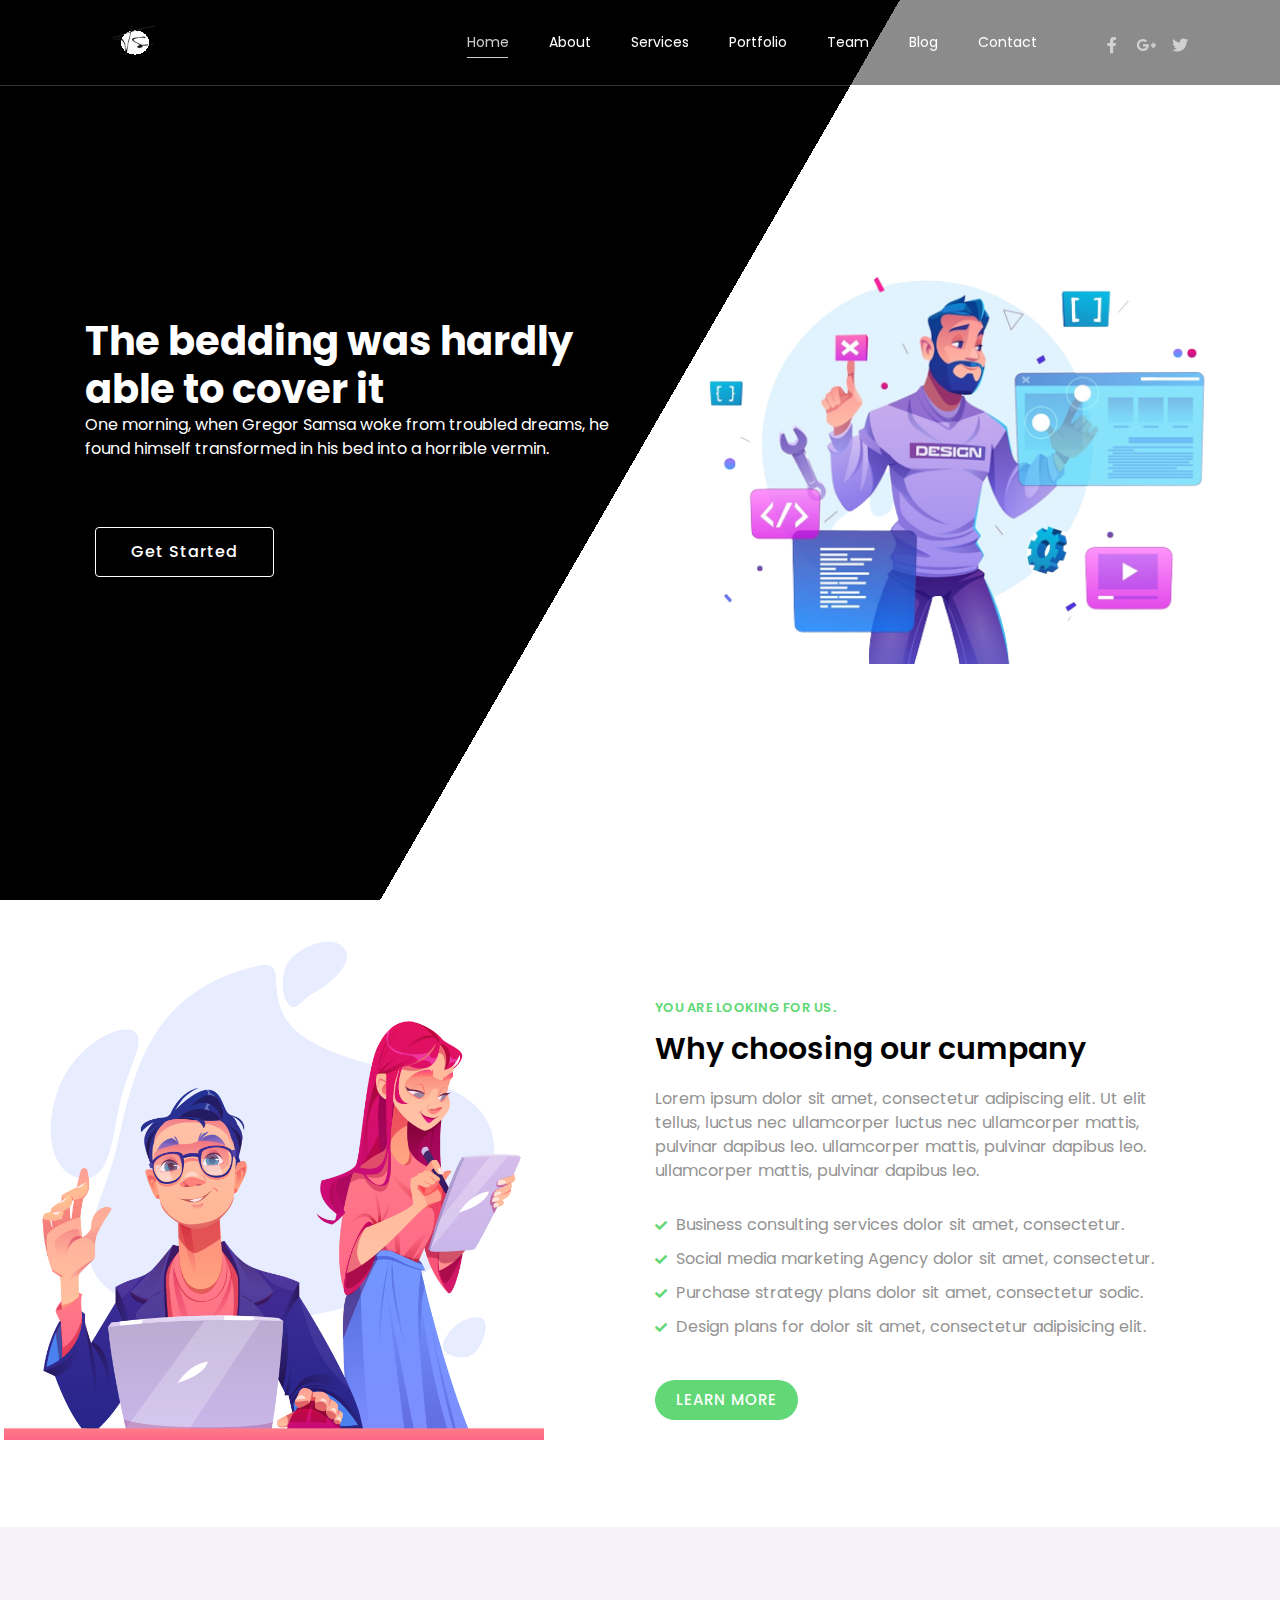
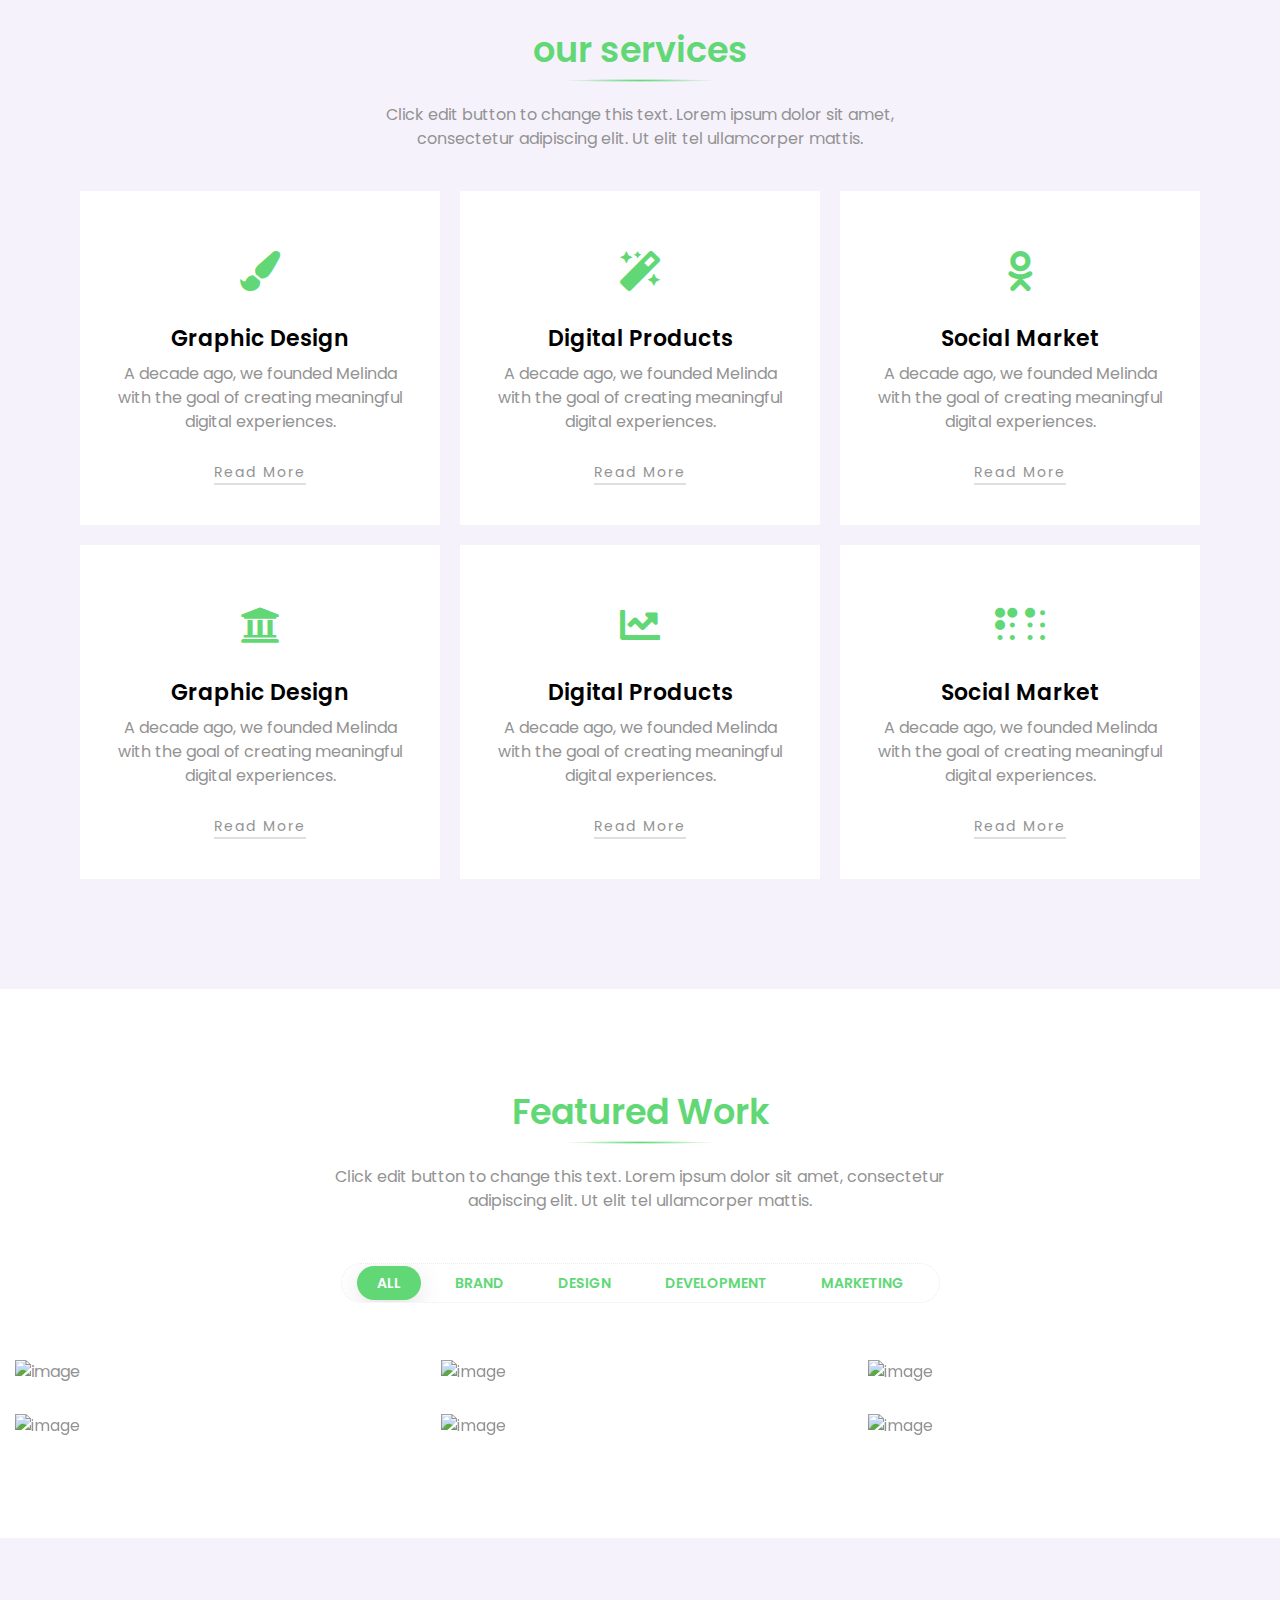
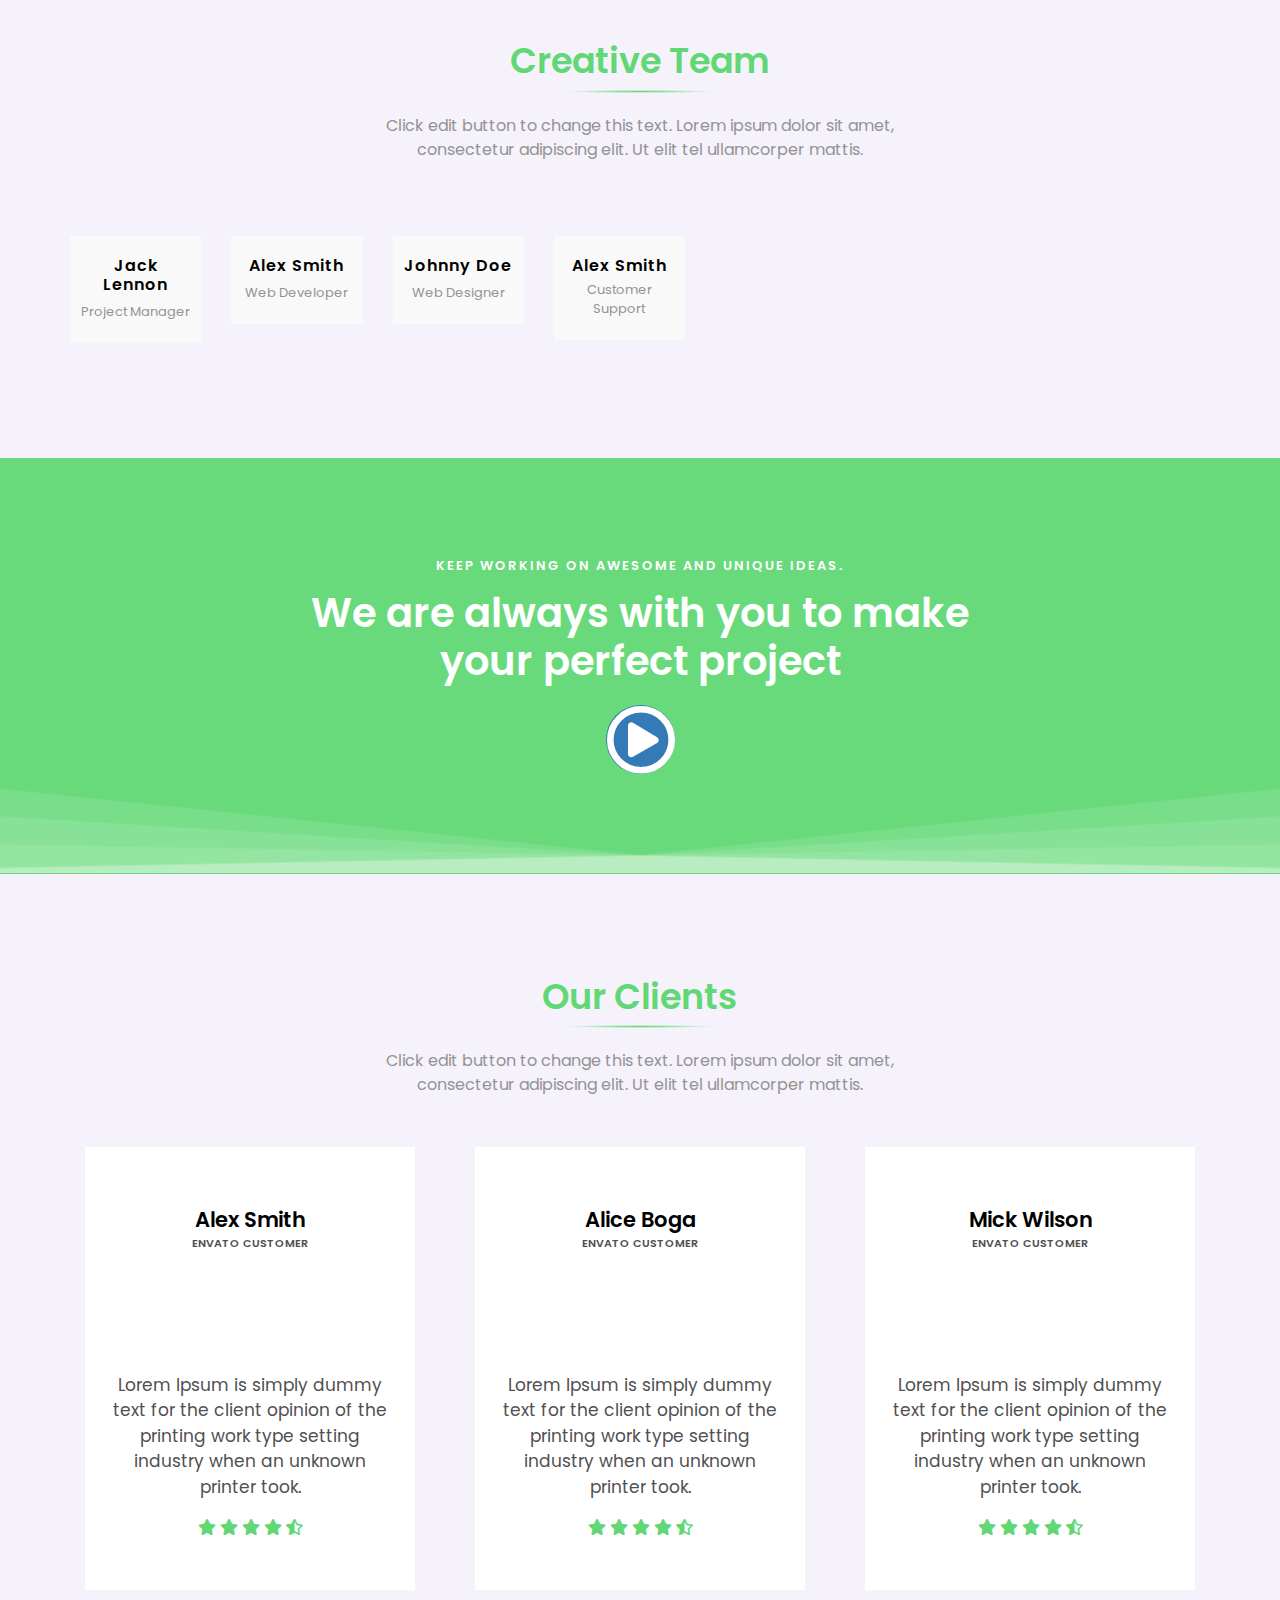
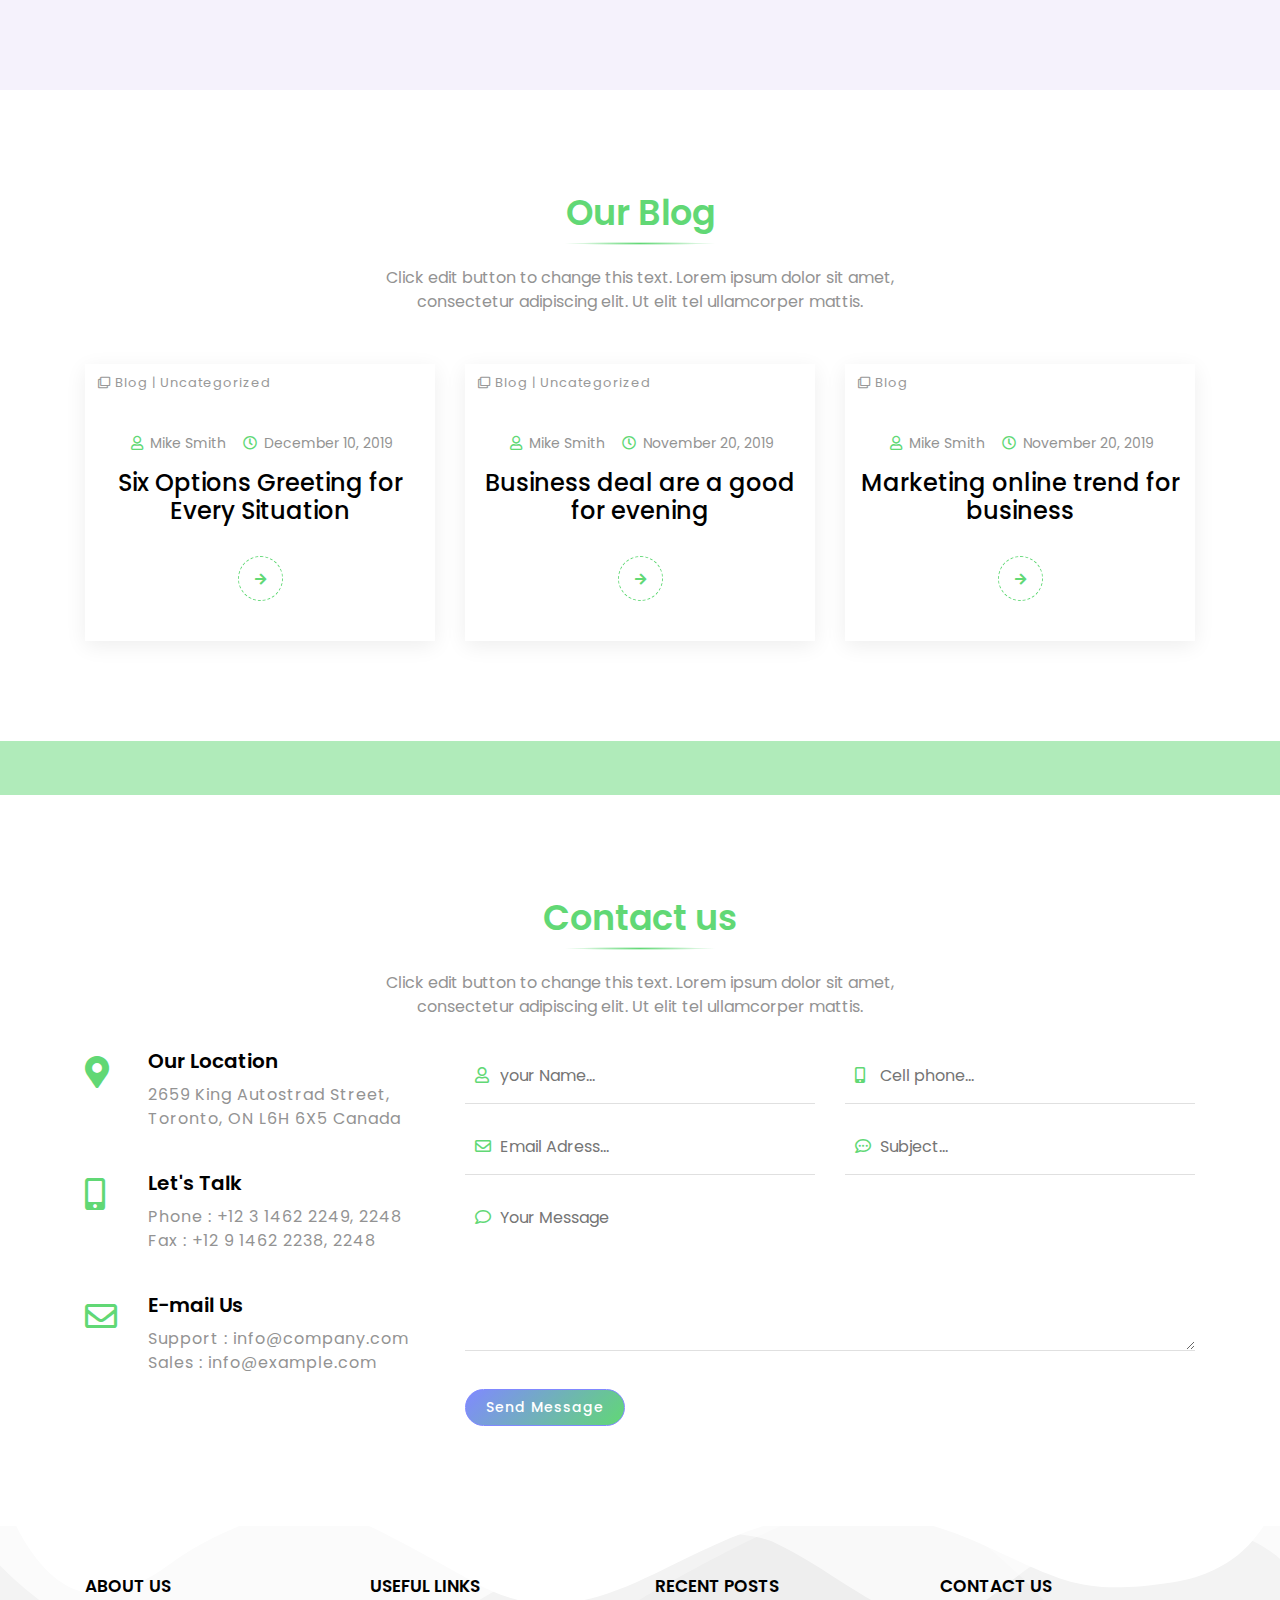
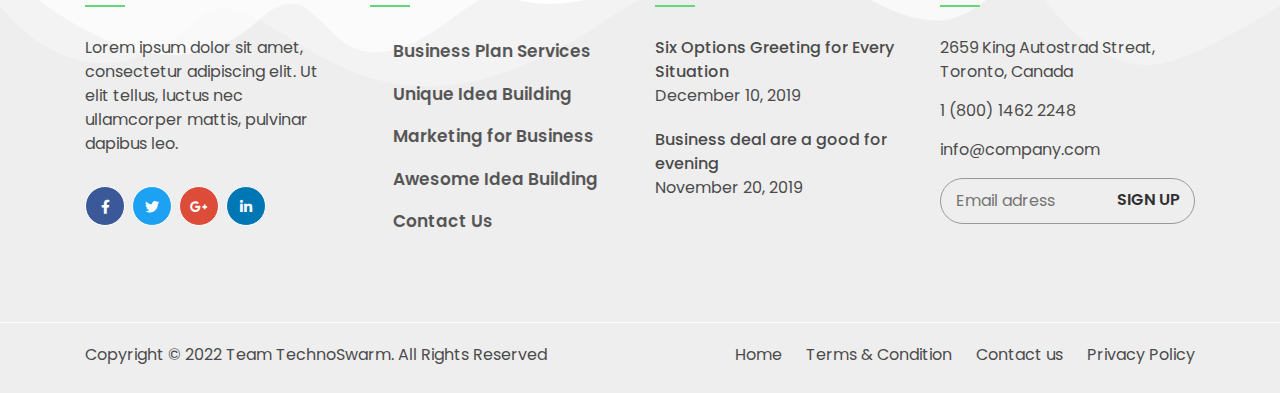
==== commit f959a616: "Add files via upload" ====
--- a/index.html
+++ b/index.html
@@ -1,6 +1,6 @@
 
 <!DOCTYPE html>
-<html lang="zxx">
+<html lang="en-US">
 
    <head>
 
@@ -109,49 +109,76 @@
        ==== Start Header -->
 
        <header class="header slider-fade slider-style-1" data-scroll-index="0">
-           <div class="owl-carousel owl-theme">
-               <div class="item bg-img" data-overlay-dark="7" data-background="img/heroSliderPack/heroMain.jpg">
-                   <div class="v-middle caption">
-                       <div class="container">
-                           <div class="row">
-                               <div class="col-md-12 text-center">
-                                   <div class="o-hidden mw-800">
-                                       <h3 class="text-center">Powerful awesome design of worldwide websites</h3>
-                                       <p class="slider-text text-center">We're full service which means we've got you covered on design and content right</br> through to digital. You'll form a lasting relationship with us, collaboration.</p>
-                                       <a href="#0" class="butn butn-bord-trans mt-50">
-                                           <span>Get Started</span>
-                                       </a>
-                                       <a href="#0" class="butn butn-tra butn-bord-trans mt-50">
-                                           <span>Contact Us</span>
-                                       </a>
-                                   </div>
-                               </div>
-                           </div>
-                       </div>
-                   </div>
-               </div>
-               <div class="item bg-img" data-overlay-dark="7" data-background="img/heroSliderPack/slide-3.jpg">
-                   <div class="v-middle caption">
-                       <div class="container">
-                           <div class="row">
-                               <div class="col-md-12 text-center">
-                                   <div class="o-hidden mw-800">
-                                       <h3 class="text-center pl-10 pr-10">Creat unique strategy for </br>business services</h3>
-                                       <p class="slider-text text-center">We're full service which means we've got you covered on design and content right</br> through to digital. You'll form a lasting relationship with us, collaboration.</p>
-                                       <a href="#0" class="butn butn-bord-trans mt-50">
-                                           <span>Get Started</span>
-                                       </a>
-                                       <a href="#0" class="butn butn-tra butn-bord-trans mt-50">
-                                           <span>Contact Us</span>
-                                       </a>
-                                   </div>
-                               </div>
-                           </div>
-                       </div>
-                   </div>
-               </div>
-           
-           </div>
+        <div class="owl-carousel owl-theme">
+            <div class="owl-slide d-flex align-items-center bg-right" style="background-image: url(./img/heroSliderPack/heroImage01.png);">
+              <div class="container">
+                <div class="row justify-content-center justify-content-md-start">
+                  <div class="col-10 col-md-6 static">
+                    <div class="owl-slide-text">
+                      <h2 class="owl-slide-animated owl-slide-title">The bedding was hardly able to cover it</h2>
+                      <div class="owl-slide-animated owl-slide-subtitle mb-3">
+                        One morning, when Gregor Samsa woke from troubled dreams, he found himself transformed in his bed into a horrible vermin.
+                      </div>
+                      <a href="#0" class="butn rounded butn-bord-trans mt-50 ">
+                        <span>Get Started</span>
+                    </a>
+                    </div>
+                  </div>
+                </div>
+              </div>
+            </div><!--/owl-slide-->
+          
+            <div class="owl-slide d-flex align-items-center bg-right" style="background-image: url(./img/heroSliderPack/heroImage02.png);">
+              <div class="container">
+                <div class="row justify-content-center justify-content-md-start">
+                  <div class="col-10 col-md-6 static">
+                    <div class="owl-slide-text">
+                      <h2 class="owl-slide-animated owl-slide-title">Samsa was a travelling salesman.</h2>
+                      <div class="owl-slide-animated owl-slide-subtitle mb-3">
+                        It showed a lady fitted out with a fur hat and fur boa who sat upright, raising a heavy fur muff that covered the whole of her lower arm towards the viewer. Gregor then turned to look out the window at the dull weather.
+                      </div>
+                      <a href="#0" class="butn rounded butn-bord-trans mt-50 ">
+                        <span>Get Started</span>
+                    </a>
+                    </div>
+                  </div>
+                </div>
+              </div>
+            </div><!--/owl-slide-->
+          
+            <div class="owl-slide d-flex align-items-center bg-right" style="background-image: url(./img/heroSliderPack/blogIllustration.png);">
+              <div class="container">
+                <div class="row justify-content-center justify-content-md-start">
+                  <div class="col-10 col-md-6 static">
+                    <div class="owl-slide-text">
+                      <h2 class="owl-slide-animated owl-slide-title">A collection of textile samples.</h2>
+                      <div class="owl-slide-animated owl-slide-subtitle mb-3">
+                        He lay on his armour-like back, and if he lifted his head a little he could see his brown belly.
+                      </div>
+                      <a href="#0" class="butn rounded butn-bord-trans mt-50 ">
+                        <span>Get Started</span>
+                    </a>
+                    </div>
+                  </div>
+                </div>
+              </div>
+            </div><!--/owl-slide-->
+          </div>
+          
+          <section>
+            <div class="container">
+              <div class="row">
+                <div class="col p-5">
+                  <p>One morning, when Gregor Samsa woke from troubled dreams, he found himself transformed in his bed into a horrible vermin. He lay on his armour-like back, and if he lifted his head a little he could see his brown belly, slightly domed and divided by arches into stiff sections. The bedding was hardly able to cover it and seemed ready to slide off any moment.</p>
+                  <p>His many legs, pitifully thin compared with the size of the rest of him, waved about helplessly as he looked. "What's happened to me? " he thought. It wasn't a dream. His room, a proper human room although a little too small, lay peacefully between its four familiar walls. A collection of textile samples lay spread out on the table - Samsa was a travelling salesman - and above it there hung a picture that he had recently cut out of an illustrated magazine and housed in a nice, gilded frame. It showed a lady fitted out with a fur hat and fur boa who sat upright, raising a heavy fur muff that covered the whole of her lower arm towards the viewer. Gregor then turned to look out the window at the dull weather.</p>
+                  <a href="#0" class="butn rounded butn-bord-trans mt-50 ">
+                    <span>Get Started</span>
+                </a>
+                </div>
+              </div>
+            </div>
+          </section>
+
        </header>
 
        <!-- End Header ====
@@ -724,7 +751,7 @@
                                    <img src="img/blog/02.jpg" alt="">
                                </div>
                                <div class="tag">
-                                   <span class="icon"><i class="far fa-clone"></i> <a href="">Blog</a> | <a href="">UnCategorized</a></span>
+                                   <span class="icon"><i class="far fa-clone"></i> <a href="">Blog</a> | <a href="">Uncategorized</a></span>
                                </div>
                            </div>
                            <div class="cont">
@@ -1058,4 +1085,4 @@
        <!-- custom scripts -->
        <script src="js/scripts.js"></script>
    </body>
-</html>
+</html>--- a/css/style.css
+++ b/css/style.css
@@ -18,7 +18,7 @@
  
 ---------------------------------------------------------------- */
 [data-overlay-dark]:before {
-  background: #6167d8;
+  background: #61d875;
 }
 
 /* ----------------------------------------------------------------
@@ -83,7 +83,7 @@
 .section-head h4 {
   font-weight: 600;
   position: relative;
-  color: #4e54c8;
+  color: #61d875;
   font-size: 35px;
   margin-bottom: 30px;
   margin-top: 0;
@@ -102,25 +102,25 @@
   background: -webkit-radial-gradient(
     50% 50%,
     ellipse closest-side,
-    #4e54c8,
+    #61d875,
     rgba(255, 42, 112, 0) 60%
   );
   background: -moz-radial-gradient(
     50% 50%,
     ellipse closest-side,
-    #4e54c8,
+    #61d875,
     rgba(255, 42, 112, 0) 60%
   );
   background: -ms-radial-gradient(
     50% 50%,
     ellipse closest-side,
-    #4e54c8,
+    #61d875,
     rgba(255, 42, 112, 0) 60%
   );
   background: -o-radial-gradient(
     50% 50%,
     ellipse closest-side,
-    #4e54c8,
+    #61d875,
     rgba(255, 42, 112, 0) 60%
   );
 }
@@ -136,7 +136,7 @@
 }
 
 .under-line-center:after {
-  background-color: #4e54c8 !important;
+  background-color: #61d875 !important;
   bottom: 0;
   content: "";
   height: 2px !important;
@@ -146,7 +146,7 @@
 }
 
 .under-line-left:after {
-  background-color: #4e54c8;
+  background-color: #61d875;
   bottom: 0;
   content: "";
   height: 2px;
@@ -160,7 +160,7 @@
 }
 
 .bg-color {
-  background-color: #4e54c8;
+  background-color: #61d875;
 }
 
 .fg-light {
@@ -172,7 +172,7 @@
 }
 
 .fg-color {
-  color: #4e54c8;
+  color: #61d875;
 }
 
 .o-hidden {
@@ -220,7 +220,7 @@
 }
 
 .sub-title {
-  color: #4e54c8;
+  color: #61d875;
   font-size: 15px;
   font-weight: 400;
   margin-bottom: 10px;
@@ -354,23 +354,23 @@
 }
 
 .butn-bord {
-  border-color: #4e54c8;
+  border-color: #61d875;
 }
 .butn-bord:before,
 .butn-bord:after {
-  background: #4e54c8;
+  background: #61d875;
 }
 .butn-bord:hover span {
   color: #fff;
 }
 
 .butn-bg {
-  background: #4e54c8;
-  border-color: #4e54c8;
+  background: #61d875;
+  border-color: #61d875;
   color: #fff;
 }
 .butn-bg:hover span {
-  color: #4e54c8;
+  color: #61d875;
 }
 
 .butn-dark {
@@ -386,17 +386,17 @@
 }
 .butn-light:before,
 .butn-light:after {
-  background: #4e54c8;
+  background: #61d875;
 }
 .butn-light:hover span {
   color: #fff;
 }
 .butn-light span {
-  color: #4e54c8;
+  color: #61d875;
 }
 
 .butn-bord-light {
-  background: #4e54c8;
+  background: #61d875;
   border-color: #fff;
 }
 .butn-bord-light:before,
@@ -404,7 +404,7 @@
   background: #fff;
 }
 .butn-bord-light:hover span {
-  color: #4e54c8;
+  color: #61d875;
 }
 .butn-bord-light span {
   color: #fff;
@@ -419,7 +419,7 @@
   background: #fff;
 }
 .butn-bord-trans:hover span {
-  color: #4e54c8;
+  color: #61d875;
 }
 .butn-bord-trans span {
   color: #fff;
@@ -442,7 +442,12 @@
   border-bottom: 1px solid #fff3;
   padding: 0;
 }
-
+.navbar::before {
+  content: "";
+  background: rgba(0, 0, 0, 0.453);
+  position: absolute;
+  inset: 0;
+}
 .navbar .header-icon {
   display: block;
   float: right;
@@ -506,7 +511,7 @@
 }
 
 .nav-scroll {
-  background: #4e54c8;
+  background: #61d875;
   box-shadow: 0px 5px 30px rgba(0, 0, 0, 0.05);
   left: 0;
   padding: 0;
@@ -514,7 +519,7 @@
   top: 0;
   width: 100%;
   z-index: 20;
-  border-bottom-color: #4e54c8;
+  border-bottom-color: #61d875;
 }
 .nav-scroll .navbar-nav .nav-link {
   color: #fff;
@@ -525,6 +530,10 @@
 
 .logo {
   max-width: 100px;
+  z-index: 100;
+}
+.logo > img {
+  background: radial-gradient(#fff 0% 20%, transparent 20%);
 }
 
 /* ----------------------------------------------------------------
@@ -567,110 +576,109 @@
   animation-delay: 1.2s;
 }
 
-.agency h4 {
-  font-family: "Poppins", sans-serif;
-  text-transform: uppercase;
-  font-weight: 500 !important;
-  color: #fff;
-  font-size: 20px !important;
+.static {
+  position: static;
+}
+
+.cover {
+  background-size: cover;
+  background-position: center;
+  background-repeat: no-repeat;
+}
+.bg-right {
+  background-repeat: no-repeat;
+  background-size: 50%;
+  background-position: center right;
+}
+
+.header .owl-carousel .owl-slide {
+  position: relative;
+  height: 100vh;
+  background-color: #fff;
+  z-index: 1;
+}
+.header .owl-carousel .owl-slide:before {
+  z-index: -2;
+  content: "";
+  position: absolute;
+  inset: 0;
+  background: linear-gradient(
+    120deg,
+    rgba(0, 0, 0, 1) 0% 50%,
+    rgba(0, 0, 0, 0) 50%
+  );
+  /* filter: blur(2px); */
+}
+.header .owl-carousel .owl-slide-animated {
+  transform: translateX(20px);
+  opacity: 0;
+  visibility: hidden;
+  transition: all 0.05s;
+}
+
+.header .owl-carousel .owl-slide-animated.is-transitioned {
+  transform: none;
+  opacity: 1;
+  visibility: visible;
+  transition: all 0.5s;
+}
+
+.header .owl-carousel .owl-slide-title.is-transitioned {
+  transition-delay: 0.2s;
+}
+
+.header .owl-carousel .owl-slide-subtitle.is-transitioned {
+  transition-delay: 0.35s;
+}
+
+.header .owl-carousel .owl-slide-cta.is-transitioned {
+  transition-delay: 0.5s;
+}
+
+.header .owl-carousel .owl-dots,
+.header .owl-carousel .owl-nav {
+  position: absolute;
+}
+
+.header .owl-carousel .owl-dots .owl-dot,
+.owl-carousel .owl-nav [class*="o.header wl-"]:focus {
+  outline: none;
+}
+
+.header .owl-carousel .owl-dots .owl-dot span {
+  background: transparent;
+  border: 1px solid var(--main-black-color);
+  transition: all 0.2s ease;
+}
+
+.header .owl-carousel .owl-dots .owl-dot:hover span,
+.owl-carousel .owl-dots .owl-dot.active span.header {
+  background: var(--main-black-color);
+}
+
+.header .owl-carousel .owl-nav {
+  left: 50%;
+  top: 10%;
+  transform: translateX(-50%);
   margin: 0;
-  letter-spacing: 8px !important;
-}
-.agency h1 {
-  font-size: 80px;
-  font-weight: 800;
-  text-transform: capitalize;
-  margin: 0 0 20px;
-  letter-spacing: -0.05em;
-  line-height: 1.3;
-  word-wrap: break-word;
-}
-.agency .slider-line {
-  content: "";
-  height: 28px;
-  width: 500px;
-  background: #eb2f5b;
-  margin-bottom: 0;
-  margin-top: 0;
-  display: inline-block;
-  z-index: -1;
-  position: relative;
-  top: -50px;
-}
-.agency .o-hidden {
-  max-width: 800px;
-  width: 100%;
-}
-
-.slider-style-1 .caption h3 {
-  color: #fff;
-  font-size: 40px;
-  letter-spacing: 0;
-  margin: 0 0 20px;
-  line-height: 55px;
-  font-weight: 600;
-  text-align: left;
-}
-.slider-style-1 .slider-text {
-  color: #fff;
-  font-size: 16px;
-  line-height: 28px;
-  line-height: 28px;
-  font-family: "Poppins", sans-serif;
-}
-.slider-style-1 .butn {
-  background-color: #fff;
-  border: 1px solid #fff;
-  border-radius: 50px;
-  margin-top: 30px !important;
-  margin-left: 0;
-  width: 150px;
-  padding: 7px;
-  text-align: center;
-}
-.slider-style-1 .butn span {
-  color: #4e54c8;
-}
-.slider-style-1 .butn:hover {
-  background-color: transparent;
-}
-.slider-style-1 .butn:hover span {
-  color: #fff;
-}
-.slider-style-1 .butn:after {
-  transition: all 0.2s ease-in;
-  border-radius: 30px;
-}
-.slider-style-1 .butn:hover:after {
-  background: #ffffff05;
-}
-.slider-style-1 .butn:before {
-  display: none;
-}
-.slider-style-1 .butn-tra {
-  background-color: transparent;
-  transition: all 0.5s ease;
-}
-.slider-style-1 .butn-tra:hover {
-  background-color: #fff;
-}
-.slider-style-1 .butn-tra span {
-  color: #fff;
-}
-.slider-style-1 .butn-tra:hover span {
-  color: #4e54c8;
-}
-.slider-style-1 .butn-tra:after {
-  transition: all 0.2s ease-in;
-  border-radius: 30px;
-}
-.slider-style-1 .butn-tra:hover:after {
-  background: #ffffff05;
-}
-.slider-style-1 .butn-tra:before {
-  display: none;
-}
-
+}
+
+.header .owl-carousel .owl-nav svg {
+  opacity: 0.3;
+  transition: opacity 0.3s;
+}
+
+.header .owl-carousel .owl-nav button:hover svg {
+  opacity: 1;
+}
+
+.header .owl-carousel .owl-nav [class*="owl-"]:hover {
+  background: transparent;
+}
+
+.header .owl-carousel .owl-slide-text {
+  color: #fff;
+}
 .cd-headline {
   font-size: 3rem;
   line-height: 1.2;
@@ -778,7 +786,7 @@
   margin-bottom: 10px;
 }
 .page-header h6 a:hover {
-  color: #4e54c8;
+  color: #61d875;
 }
 .page-header h6 i {
   font-size: 10px;
@@ -809,7 +817,7 @@
   width: 100%;
 }
 .about .info h5 {
-  color: #4e54c8;
+  color: #61d875;
   margin-top: 0px;
   font-size: 13px !important;
   line-height: 1.2;
@@ -828,7 +836,7 @@
   word-spacing: 1px;
 }
 .about .info .info-list i {
-  color: #4e54c8;
+  color: #61d875;
   margin-right: 5px;
   font-size: 12px;
 }
@@ -840,7 +848,7 @@
   color: #fff !important;
   border: 1px solid transparent;
   border-radius: 50px;
-  background: #4e54c8;
+  background: #61d875;
   cursor: pointer;
   padding: 8px 20px;
   margin-left: 0;
@@ -850,13 +858,13 @@
 }
 .about .info .butn:hover {
   background: #fff;
-  border: 1px solid #4e54c8;
+  border: 1px solid #61d875;
 }
 .about .info .butn span {
   color: #fff;
 }
 .about .info .butn:hover span {
-  color: #4e54c8;
+  color: #61d875;
 }
 .about .info .butn:after {
   transition: all 0.2s ease-in;
@@ -897,7 +905,7 @@
   left: 0;
   height: 100%;
   width: 10%;
-  background-color: #4e54c8;
+  background-color: #61d875;
   transition: all 1s;
 }
 .about .skills .skills-progress span:after {
@@ -930,12 +938,12 @@
   box-shadow: 0px 20px 40px 0 rgba(0, 0, 0, 0.2);
 }
 .services .items:hover i {
-  background: linear-gradient(-45deg, #4e54c8, #8089ff);
+  background: linear-gradient(-45deg, #61d875, #8089ff);
   color: #fff;
 }
 .services .items i {
   border-radius: 100px;
-  color: #4e54c8;
+  color: #61d875;
   display: block;
   font-size: 40px;
   height: 80px;
@@ -981,14 +989,14 @@
   padding: 10px 20px;
   border-radius: 50px;
   transition: all 0.3s ease 0s;
-  color: #4e54c8;
+  color: #61d875;
 }
 .works .filtering span:hover {
-  background: #4e54c8;
+  background: #61d875;
   color: #fff;
 }
 .works .filtering .active {
-  background: #4e54c8;
+  background: #61d875;
   box-shadow: 0px 8px 30px -5px rgba(0, 0, 0, 0.2);
   color: #fff;
 }
@@ -1028,7 +1036,7 @@
   opacity: 0.9;
 }
 .works .items .item-img-overlay {
-  background: linear-gradient(-45deg, #4e54c8, #8089ff);
+  background: linear-gradient(-45deg, #61d875, #8089ff);
   bottom: 0;
   left: 0;
   opacity: 0;
@@ -1041,7 +1049,7 @@
 }
 .works .items .item-img-overlay .icon {
   bottom: 30px;
-  color: #4e54c8;
+  color: #61d875;
   background: #fff;
   font-size: 17px;
   height: 40px;
@@ -1204,7 +1212,7 @@
   top: 0;
   width: 100%;
   height: 100%;
-  background: #4e54c8;
+  background: #61d875;
   opacity: 0.95;
   z-index: 0;
 }
@@ -1283,7 +1291,7 @@
   color: #505050;
 }
 .testimonials-grid .item .stars i {
-  color: #4e54c8;
+  color: #61d875;
 }
 .testimonials-grid .item .info {
   display: inline-block;
@@ -1333,7 +1341,7 @@
   top: 0;
   width: 100%;
   height: 100%;
-  background: #4e54c8;
+  background: #61d875;
   transition: all 0.5s;
   opacity: 0;
 }
@@ -1359,7 +1367,7 @@
   transition: all 0.4s;
 }
 .blog .item .post-img .tag a:hover {
-  color: #4e54c8;
+  color: #61d875;
 }
 .blog .item .post-img .tag .icon {
   font-size: 12px;
@@ -1377,7 +1385,7 @@
 }
 .blog .item .cont .admin span i {
   margin: 3px;
-  color: #4e54c8;
+  color: #61d875;
 }
 .blog .item .cont p {
   color: #939393;
@@ -1385,8 +1393,8 @@
 }
 .blog .item .cont a.rmore {
   font-size: 13px;
-  color: #4e54c8;
-  border: 1px dashed #4e54c8;
+  color: #61d875;
+  border: 1px dashed #61d875;
   border-radius: 50px;
   width: 45px;
   height: 45px;
@@ -1400,7 +1408,7 @@
   transition: all 0.4s ease;
 }
 .blog .item h3:hover {
-  color: #4e54c8;
+  color: #61d875;
 }
 .blog .info {
   margin-top: 15px;
@@ -1440,7 +1448,7 @@
 .posts .item .spical {
   margin: 15px;
   padding: 15px;
-  border-left: 4px solid #4e54c8;
+  border-left: 4px solid #61d875;
 }
 .posts .title {
   font-size: 14px;
@@ -1501,7 +1509,7 @@
 }
 .posts .comments .cont .reply:hover,
 .posts .add-comment .cont .reply:hover {
-  color: #4e54c8;
+  color: #61d875;
 }
 .posts form input,
 .posts form textarea {
@@ -1539,7 +1547,7 @@
   background-color: #fff;
 }
 .pagination .active a {
-  background-color: #4e54c8;
+  background-color: #61d875;
   color: #fff;
 }
 
@@ -1620,7 +1628,7 @@
   font-size: 12px;
   margin: 2px !important;
   padding: 5px 10px;
-  background-color: #4e54c8;
+  background-color: #61d875;
   color: #fff !important;
   border-radius: 4px;
   float: left;
@@ -1653,7 +1661,7 @@
   top: 0;
   width: 100%;
   height: 100%;
-  background: #4e54c8;
+  background: #61d875;
   opacity: 0.5;
 }
 
@@ -1670,7 +1678,7 @@
   margin-bottom: 40px;
 }
 .page-contact .item .icon {
-  color: #4e54c8;
+  color: #61d875;
   font-size: 32px;
 }
 .page-contact .item .content h3 {
@@ -1703,7 +1711,7 @@
   position: absolute;
   top: 18px;
   left: 10px;
-  color: #4e54c8;
+  color: #61d875;
 }
 .form textarea {
   height: 160px;
@@ -1722,7 +1730,7 @@
   top: 15px;
 }
 .form .butn {
-  background: linear-gradient(-45deg, #4e54c8, #8089ff);
+  background: linear-gradient(-45deg, #61d875, #8089ff);
   color: #fff;
   width: auto;
   border: 1px solid #8089ff;
@@ -1803,7 +1811,7 @@
   left: 0;
   z-index: 0;
   margin: auto;
-  background: #4e54c8;
+  background: #61d875;
 }
 .footer .info p {
   margin-bottom: 30px;
@@ -1941,6 +1949,9 @@
 	 [ 13 Responsive ]
 -----------------------------------------------------------------*/
 @media screen and (max-width: 991px) {
+  .bg-right {
+    background-position: center bottom;
+  }
   .mb-md80 {
     margin-bottom: 80px;
   }
@@ -1974,11 +1985,12 @@
   }
 
   .navbar {
-    background: #4e54c8;
+    background: #61d875;
   }
   .navbar .logo {
     margin: 18px;
   }
+
   .navbar button {
     margin-right: 15px;
     outline: none !important;
@@ -2004,7 +2016,7 @@
     color: #fff !important;
   }
   .nav-scroll .navbar-collapse .active {
-    color: #4e54c8 !important;
+    color: #61d875 !important;
   }
 
   .header {
@@ -2145,6 +2157,9 @@
   }
 }
 @media screen and (max-width: 480px) {
+  .bg-right {
+    background-position: center bottom;
+  }
   .works .filtering {
     padding: 0;
   }
@@ -2163,6 +2178,15 @@
   .team .col-md-3 {
     padding: 15px 30px;
   }
+
+  .header .owl-carousel .owl-nav {
+    top: 5%;
+  }
+
+  .header.owl-carousel .owl-nav svg {
+    width: 24px;
+    height: 24px;
+  }
 }
 /* ----------------------------------------------------------------
 		 [ The End ]
